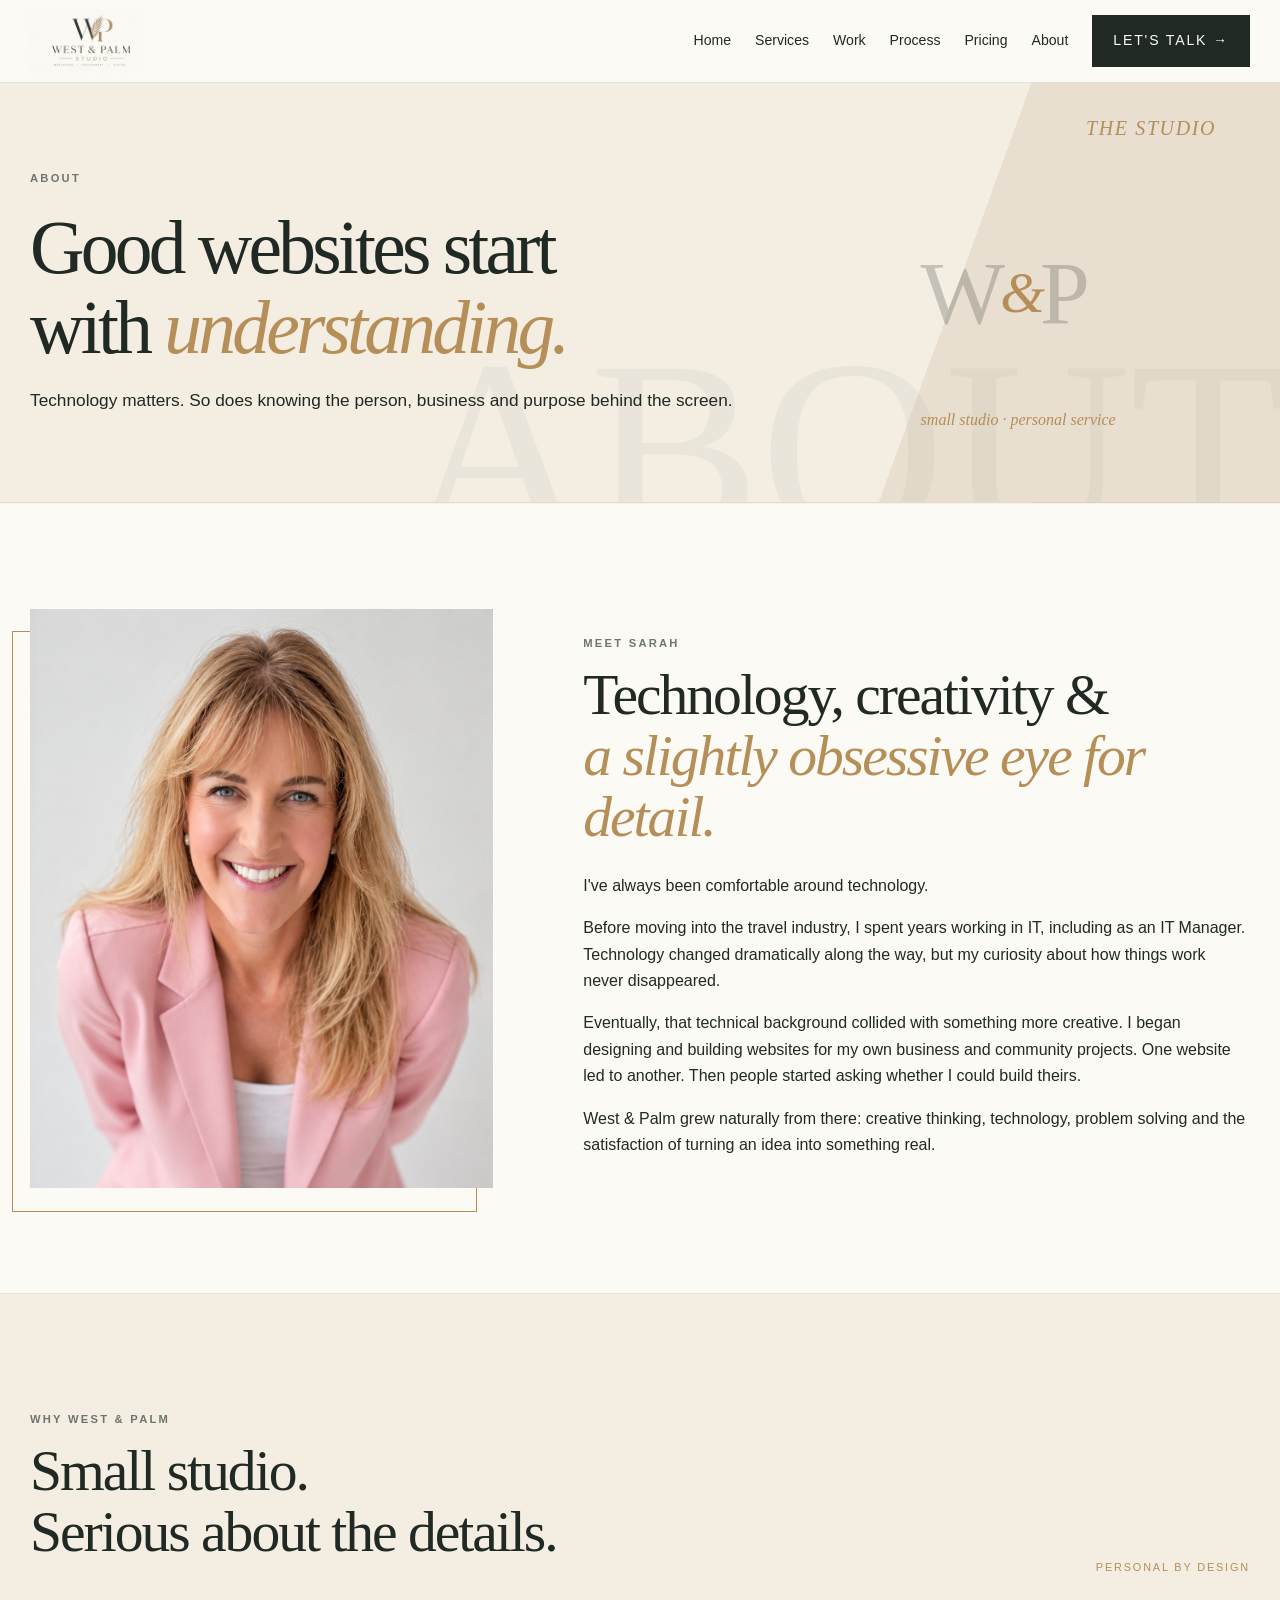
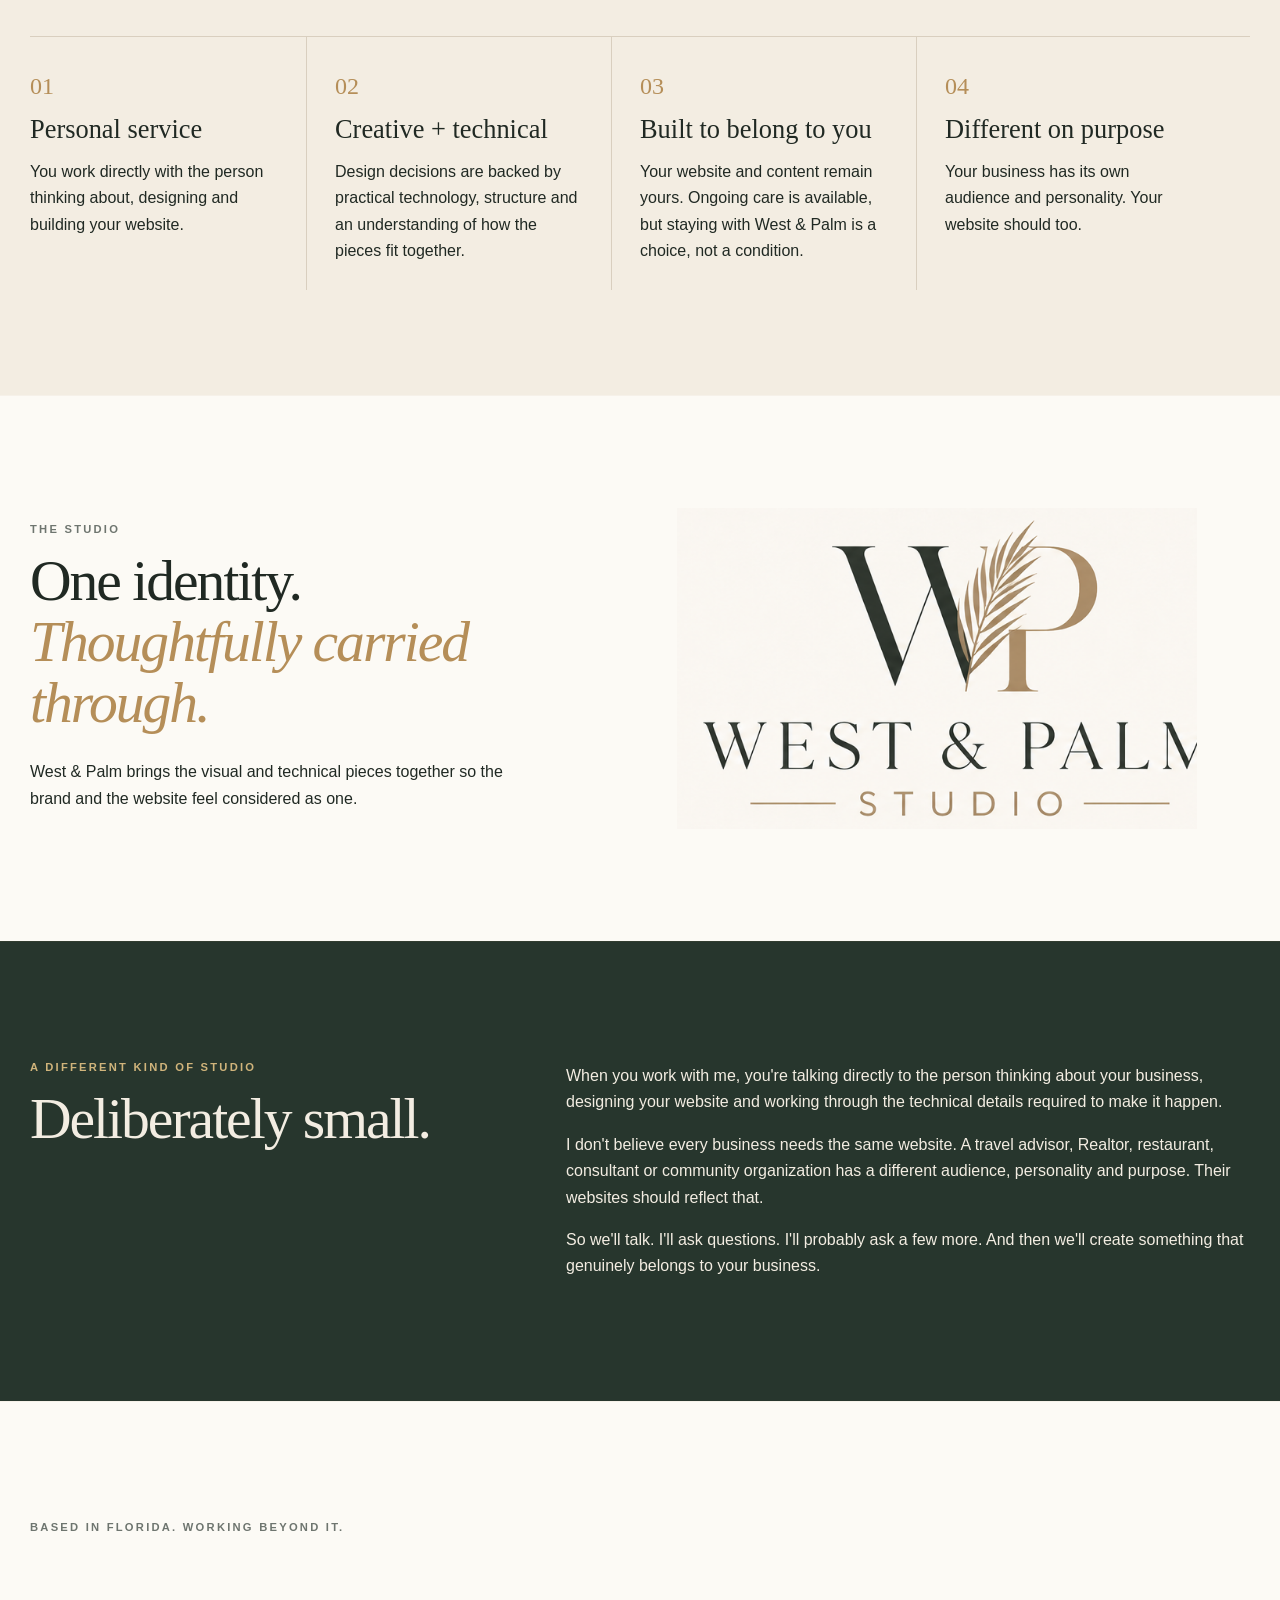
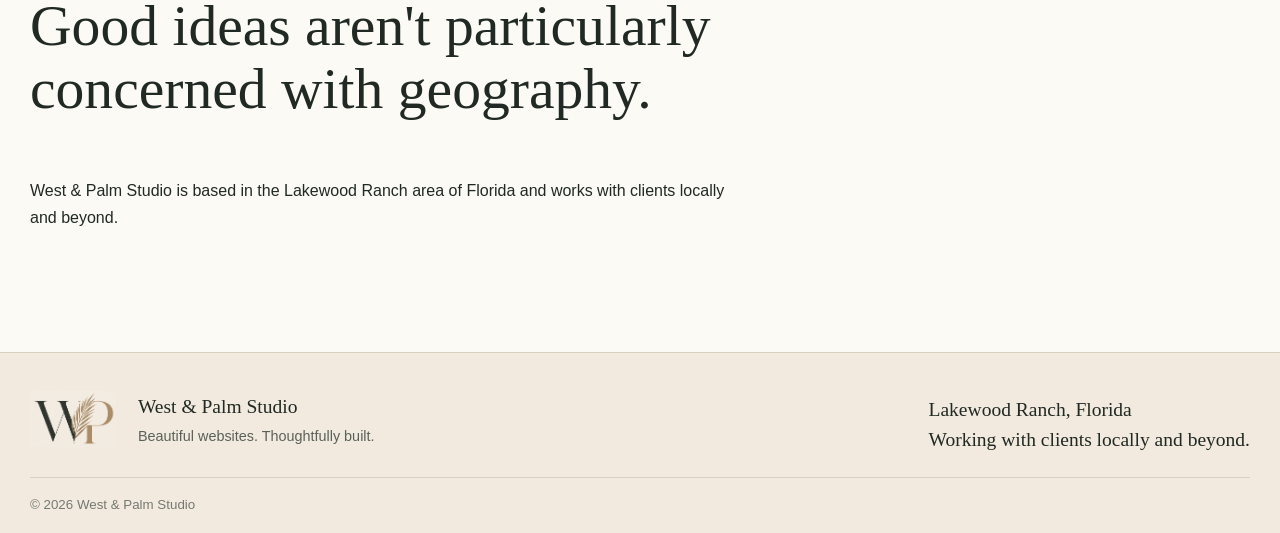
==== about.html @ f9d8305f "Add files via upload" ====
<!doctype html><html lang="en"><head><meta charset="utf-8"><meta name="viewport" content="width=device-width,initial-scale=1"><title>About | West &amp; Palm Studio</title><meta name="description" content="Meet Sarah Cullen and learn about the personal, technically grounded approach behind West & Palm Studio."><link rel="icon" href="assets/wp-transparent.png"><link rel="stylesheet" href="styles.css"></head><body><header class="nav"><div class="wrap"><a class="brand header-logo" href="index.html" aria-label="West &amp; Palm Studio"><img src="assets/west-palm-header-transparent.png" alt="West &amp; Palm Studio"></a><nav class="links"><a href="index.html">Home</a><a href="services.html">Services</a><a href="work.html">Work</a><a href="process.html">Process</a><a href="pricing.html">Pricing</a><a href="about.html">About</a><a class="btn fill" href="contact.html">Let's talk →</a></nav><a class="mobile btn" href="contact.html">Contact</a></div></header><main><section class="pagehero editorial-hero about-hero"><div class="wrap hero-editorial-grid"><div class="hero-editorial-copy"><p class="eyebrow">About</p><h1>Good websites start<br>with <em>understanding.</em></h1><p>Technology matters. So does knowing the person, business and purpose behind the screen.</p></div><div class="hero-editorial-art about-art" aria-hidden="true"><b>W</b><span>&amp;</span><b>P</b><i>small studio · personal service</i></div></div></section><section class="section about-sarah"><div class="wrap about-sarah-grid"><div class="sarah-photo"><img src="assets/sarah-cullen.png" alt="Sarah Cullen, West &amp; Palm Studio"></div><div class="sarah-story"><p class="eyebrow">Meet Sarah</p><h2>Technology, creativity &amp;<br><em>a slightly obsessive eye for detail.</em></h2><p>I've always been comfortable around technology.</p><p>Before moving into the travel industry, I spent years working in IT, including as an IT Manager. Technology changed dramatically along the way, but my curiosity about how things work never disappeared.</p><p>Eventually, that technical background collided with something more creative. I began designing and building websites for my own business and community projects. One website led to another. Then people started asking whether I could build theirs.</p><p>West &amp; Palm grew naturally from there: creative thinking, technology, problem solving and the satisfaction of turning an idea into something real.</p></div></div></section><section class="section why-wp"><div class="wrap"><div class="services-head"><div><p class="eyebrow">Why West &amp; Palm</p><h2>Small studio.<br>Serious about the details.</h2></div><p class="micro">Personal by design</p></div><div class="thinking-grid"><article><span>01</span><h3>Personal service</h3><p>You work directly with the person thinking about, designing and building your website.</p></article><article><span>02</span><h3>Creative + technical</h3><p>Design decisions are backed by practical technology, structure and an understanding of how the pieces fit together.</p></article><article><span>03</span><h3>Built to belong to you</h3><p>Your website and content remain yours. Ongoing care is available, but staying with West &amp; Palm is a choice, not a condition.</p></article><article><span>04</span><h3>Different on purpose</h3><p>Your business has its own audience and personality. Your website should too.</p></article></div></div></section><section class="section about-brand-signature"><div class="wrap about-brand-signature-grid"><div><p class="eyebrow">The studio</p><h2>One identity.<br><em>Thoughtfully carried through.</em></h2><p>West &amp; Palm brings the visual and technical pieces together so the brand and the website feel considered as one.</p></div><div class="about-brand-logo"><img src="assets/west-palm-logo.png" alt="West &amp; Palm Studio"></div></div></section><section class="section dark"><div class="wrap split"><div><p class="eyebrow">A different kind of studio</p><h2>Deliberately small.</h2></div><div><p>When you work with me, you're talking directly to the person thinking about your business, designing your website and working through the technical details required to make it happen.</p><p>I don't believe every business needs the same website. A travel advisor, Realtor, restaurant, consultant or community organization has a different audience, personality and purpose. Their websites should reflect that.</p><p>So we'll talk. I'll ask questions. I'll probably ask a few more. And then we'll create something that genuinely belongs to your business.</p></div></div></section><section class="section"><div class="wrap"><p class="eyebrow">Based in Florida. Working beyond it.</p><p class="quote">Good ideas aren't particularly concerned with geography.</p><p>West &amp; Palm Studio is based in the Lakewood Ranch area of Florida and works with clients locally and beyond.</p></div></section></main><footer class="footer"><div class="wrap footer-main"><div class="footer-brand"><div class="footer-brand-lockup"><a class="footer-mark" href="index.html" aria-label="West &amp; Palm Studio"><img src="assets/wp-transparent.png" alt=""></a><div><p class="footer-studio-name">West &amp; Palm Studio</p><p class="footer-tagline">Beautiful websites. Thoughtfully built.</p></div></div></div><div class="footer-location"><p class="footer-location-title">Lakewood Ranch, Florida</p><p class="footer-location-subtitle">Working with clients locally and beyond.</p></div></div><div class="wrap footer-bottom"><small>© <span data-year></span> West &amp; Palm Studio</small></div></footer><script src="script.js"></script></body></html>
---- styles.css ----
:root{--ink:#202923;--forest:#27362d;--forest2:#34453a;--sage:#8e9a89;--sand:#b58e58;--gold:#c9a45f;--cream:#f3ede2;--paper:#fcfaf5;--line:#d9cfbf}*{box-sizing:border-box}html{scroll-behavior:smooth}body{margin:0;color:var(--ink);background:var(--paper);font-family:Arial,Helvetica,sans-serif;line-height:1.65}h1,h2,h3,.brand,.serif{font-family:Georgia,'Times New Roman',serif;font-weight:400;line-height:1.06}h1{font-size:clamp(3.4rem,7vw,7rem);letter-spacing:-.05em;margin:.16em 0}h2{font-size:clamp(2.35rem,4.5vw,4.5rem);letter-spacing:-.035em;margin:.2em 0 .45em}h3{font-size:1.55rem;margin:.3em 0}p{max-width:720px}.wrap{width:min(1220px,calc(100% - 44px));margin:auto}.nav{position:sticky;top:0;z-index:20;background:rgba(252,250,245,.94);border-bottom:1px solid rgba(32,41,35,.12);backdrop-filter:blur(14px)}.nav .wrap{height:88px;display:flex;align-items:center;justify-content:space-between}.brand{text-decoration:none;color:var(--ink);font-size:1.45rem;letter-spacing:.035em}.brand small{display:block;font-family:Arial;font-size:.54rem;letter-spacing:.35em;text-align:center;margin-top:3px}.brand:before{content:'WP';display:inline-block;font-size:.7rem;color:var(--sand);margin-right:9px;vertical-align:middle;letter-spacing:-.12em}.links{display:flex;gap:26px;align-items:center}.links a{text-decoration:none;color:var(--ink);font-size:.88rem}.links>a:not(.btn):after{content:'';display:block;width:0;height:1px;background:var(--sand);transition:.25s}.links>a:hover:after{width:100%}.btn{display:inline-block;text-decoration:none;padding:13px 20px;border:1px solid currentColor;color:var(--ink);font-size:.76rem;letter-spacing:.13em;text-transform:uppercase;transition:.25s}.btn:hover{transform:translateY(-2px)}.btn.fill{background:var(--ink);color:var(--paper);border-color:var(--ink)}.hero{min-height:calc(100vh - 88px);display:grid;align-items:stretch;background:var(--cream);overflow:hidden}.hero-grid{display:grid;grid-template-columns:1.03fr .97fr;min-height:calc(100vh - 88px)}.hero-copy{display:flex;flex-direction:column;justify-content:center;padding:80px 6vw 80px max(22px,calc((100vw - 1220px)/2))}.hero-copy h1 em{display:block;color:var(--sand);font-weight:400}.hero-copy>p:not(.eyebrow){font-size:1.16rem;max-width:610px}.hero-visual{position:relative;min-height:620px;background:linear-gradient(145deg,#ddd0bb,#f5eee3);overflow:hidden}.hero-visual:before{content:'';position:absolute;inset:0;background:linear-gradient(110deg,rgba(255,255,255,.1),rgba(39,54,45,.12)),url('assets/brand-board.png') center/cover;filter:saturate(.65);transform:scale(1.02)}.hero-visual:after{content:'WEST & PALM';position:absolute;right:-18px;bottom:32px;color:rgba(255,255,255,.68);font-family:Georgia;font-size:clamp(2rem,4vw,5rem);letter-spacing:.08em;writing-mode:vertical-rl}.eyebrow{text-transform:uppercase;letter-spacing:.2em;font-size:.7rem;color:#6e756f;font-weight:600}.actions{display:flex;gap:13px;margin-top:28px;flex-wrap:wrap}.section{padding:105px 0}.intro-band{background:var(--forest);color:var(--cream);position:relative;overflow:hidden}.intro-band:after{content:'WP';position:absolute;right:4vw;top:-65px;font:300 20rem Georgia;color:rgba(255,255,255,.035)}.intro{display:grid;grid-template-columns:1.1fr .9fr;gap:90px;position:relative;z-index:1}.intro-band .eyebrow,.dark .eyebrow{color:#d0b47b}.intro-band strong{color:#e4c88f;letter-spacing:.08em}.cards{display:grid;grid-template-columns:repeat(3,1fr);gap:18px;margin-top:42px}.card{border-top:1px solid var(--line);padding:30px 22px 24px 0;min-height:235px;background:transparent}.card span{display:inline-grid;place-items:center;width:42px;height:42px;border-radius:50%;background:#eee5d7;color:var(--sand);font-family:Georgia;margin-bottom:12px}.services-head{display:flex;justify-content:space-between;align-items:end;gap:30px}.micro{font-size:.68rem;letter-spacing:.17em;text-transform:uppercase;color:var(--sand);max-width:210px}.work-section{background:#eee5d8}.work{display:grid;grid-template-columns:1fr 1fr;gap:28px;margin-top:45px}.project{background:var(--paper);padding:0;overflow:hidden;box-shadow:0 16px 40px rgba(32,41,35,.07)}.project-shot{aspect-ratio:16/10;overflow:hidden;background:#d8d0c2}.project-shot img{width:100%;height:100%;object-fit:cover;display:block;transition:.5s}.project:hover .project-shot img{transform:scale(1.025)}.project-copy{padding:28px 30px 34px}.project-copy h3{font-size:2rem}.text-link{color:var(--ink);text-transform:uppercase;letter-spacing:.14em;font-size:.68rem;text-decoration:none;border-bottom:1px solid var(--sand);padding-bottom:4px}.studio{display:grid;grid-template-columns:.9fr 1.1fr;min-height:520px}.studio-image{background:linear-gradient(rgba(32,41,35,.22),rgba(32,41,35,.22)),url('assets/brand-board.png') 5% 90%/210% auto no-repeat;min-height:480px}.studio-copy{background:var(--cream);padding:80px max(30px,7vw);display:flex;flex-direction:column;justify-content:center}.process-preview{background:var(--paper)}.process{display:grid;grid-template-columns:repeat(6,1fr);gap:0;margin-top:40px}.step{border-top:1px solid var(--line);border-right:1px solid var(--line);padding:24px 18px 0 0;margin-right:18px;min-height:165px}.step:last-child{border-right:0}.step b{display:block;font-family:Georgia;font-size:1.25rem;font-weight:400}.step:before{content:attr(data-num);display:block;color:var(--sand);font-family:Georgia;font-size:1.5rem;margin-bottom:12px}.dark{background:var(--forest);color:var(--cream);position:relative;overflow:hidden}.dark:after{content:'';position:absolute;inset:0;background:linear-gradient(90deg,rgba(39,54,45,.96),rgba(39,54,45,.72)),url('assets/brand-board.png') center/cover;opacity:.42}.dark .wrap{position:relative;z-index:1}.dark .btn{border-color:var(--gold);color:var(--forest);background:var(--gold)}.quote{font-family:Georgia;font-size:clamp(2.3rem,4.5vw,4.7rem);line-height:1.1;max-width:930px}.footer{padding:62px 0;border-top:1px solid var(--line);background:#f7f2e9}.footer .wrap{display:flex;justify-content:space-between;gap:30px}.pagehero{padding:120px 0 85px;background:var(--cream)}.pagehero h1{font-size:clamp(3rem,6vw,5.8rem)}.split{display:grid;grid-template-columns:.8fr 1.2fr;gap:80px}.list{display:grid;grid-template-columns:1fr 1fr;gap:10px 25px;padding:0;list-style:none}.list li{padding:10px 0;border-bottom:1px solid var(--line)}form{display:grid;gap:14px;max-width:720px}input,textarea,select{width:100%;padding:15px;border:1px solid var(--line);background:#fff;font:inherit}textarea{min-height:160px}.mobile{display:none}.reveal{opacity:0;transform:translateY(18px);transition:.7s ease}.reveal.visible{opacity:1;transform:none}@media(max-width:900px){.hero-grid{grid-template-columns:1fr}.hero-copy{padding:75px 24px}.hero-visual{min-height:45vh}.intro,.split,.studio{grid-template-columns:1fr}.cards{grid-template-columns:1fr 1fr}.process{grid-template-columns:repeat(3,1fr);gap:24px}.studio-image{min-height:360px}.links{display:none}.mobile{display:block}}@media(max-width:620px){.work,.cards{grid-template-columns:1fr}.process{grid-template-columns:1fr 1fr}.section{padding:72px 0}.footer .wrap{display:block}.list{grid-template-columns:1fr}.hero-visual{min-height:360px}.services-head{display:block}.nav .wrap{height:76px}}

/* V1.1 visual refinement */
.nav .wrap{height:104px}.brand-logo{display:block;width:185px;height:92px;overflow:hidden}.brand-logo img{width:100%;height:100%;object-fit:contain;display:block;mix-blend-mode:multiply}.brand-logo:before{display:none!important}.hero{min-height:calc(100vh - 104px)}.hero-grid{min-height:calc(100vh - 104px)}
.hero-visual{background:url('assets/hero-coastal.jpg') center/cover no-repeat;isolation:isolate}.hero-visual:before{content:'';position:absolute;inset:0;background:linear-gradient(120deg,rgba(255,248,236,.03),rgba(32,41,35,.1));filter:none;transform:none;z-index:-1}.hero-visual:after{content:'';position:absolute;inset:0;border:1px solid rgba(255,255,255,.24);pointer-events:none}.hero-stamp{position:absolute;right:34px;bottom:32px;width:145px;padding:14px;background:rgba(252,250,245,.9);backdrop-filter:blur(8px);box-shadow:0 12px 35px rgba(32,41,35,.12);text-align:center}.hero-stamp img{width:70px;display:block;margin:0 auto 5px;mix-blend-mode:multiply}.hero-stamp span{font-size:.5rem;letter-spacing:.16em;text-transform:uppercase;color:var(--ink)}
.intro-band{background:var(--forest)}.work-section{background:linear-gradient(180deg,#eee5d8,#f6f0e7)}.project{border:1px solid rgba(181,142,88,.16)}.project-shot{position:relative;padding:24px;background:#d8cbb8}.project-shot:before{content:'';position:absolute;left:24px;right:24px;top:14px;height:10px;border-radius:8px 8px 0 0;background:#f6f2ea;box-shadow:0 10px 30px rgba(32,41,35,.12)}.project-shot img{position:relative;box-shadow:0 15px 32px rgba(32,41,35,.18)}
.studio-image{background:linear-gradient(rgba(32,41,35,.12),rgba(32,41,35,.12)),url('assets/hero-coastal.jpg') 50% 58%/cover no-repeat}.dark:after{display:none;content:none;background:none}.footer .brand-logo{width:165px;height:88px}.footer{background:#f4ede2}
@media(max-width:900px){.nav .wrap{height:92px}.brand-logo{width:155px;height:80px}.hero{min-height:auto}.hero-grid{min-height:auto}.hero-visual{min-height:58vh}.hero-stamp{right:20px;bottom:20px}}
@media(max-width:620px){.nav .wrap{height:82px}.brand-logo{width:135px;height:72px}.hero-copy h1{font-size:clamp(3.1rem,15vw,4.8rem)}.hero-visual{min-height:460px}.hero-stamp{width:120px}.project-shot{padding:14px}.project-shot:before{left:14px;right:14px;top:8px}}

/* V1.2 brand implementation: restrained, asset-free header wordmark */
.nav .wrap{height:82px}
.wordmark{display:flex;flex-direction:column;align-items:center;justify-content:center;width:auto;line-height:1;text-decoration:none;color:var(--ink);padding:4px 0}
.wordmark:before{display:none!important}
.wordmark span{font-family:Georgia,'Times New Roman',serif;font-size:1.38rem;letter-spacing:.16em;white-space:nowrap}
.wordmark i{font-style:normal;color:var(--sand);padding:0 .06em}
.wordmark small{font-family:Arial,Helvetica,sans-serif;font-size:.48rem;letter-spacing:.48em;margin-top:8px;padding-left:.48em;color:var(--sand)}
.hero{min-height:calc(100vh - 82px)}.hero-grid{min-height:calc(100vh - 82px)}
.pagehero{padding-top:92px}
.footer{padding:52px 0}.footer .wrap{align-items:flex-start}.footer-mark{display:inline-block;width:74px;height:58px;margin-bottom:8px}.footer-mark img{display:block;width:100%;height:100%;object-fit:contain}.footer p{margin-top:8px}
@media(max-width:900px){.nav .wrap{height:78px}.wordmark span{font-size:1.2rem}.wordmark small{font-size:.43rem;margin-top:7px}.hero{min-height:auto}.hero-grid{min-height:auto}.pagehero{padding-top:82px}}
@media(max-width:620px){.nav .wrap{height:72px}.wordmark span{font-size:1.02rem;letter-spacing:.11em}.wordmark small{font-size:.39rem;letter-spacing:.4em;padding-left:.4em}.footer-mark{width:64px;height:50px}}

/* V1.2.2 implementation fixes */
.intro-band{background-color:var(--forest);background-image:none!important}
.dark{background-color:var(--forest);background-image:none!important}
.dark:after{display:none!important;content:none!important;background:none!important;background-image:none!important}
.header-logo{display:flex;align-items:center;flex:0 0 auto;width:190px;height:64px;overflow:hidden;text-decoration:none}
.header-logo:before{display:none!important}
.header-logo img{display:block;width:100%;height:100%;object-fit:contain;object-position:left center;mix-blend-mode:normal}
.links{gap:24px}
.links .btn{white-space:nowrap}
@media(max-width:1100px) and (min-width:901px){.header-logo{width:165px;height:58px}.links{gap:18px}.links a{font-size:.82rem}.links .btn{padding:12px 15px;font-size:.7rem;letter-spacing:.1em}}
@media(max-width:900px){.header-logo{width:170px;height:58px}}
@media(max-width:620px){.header-logo{width:145px;height:52px}}

/* V1.3 commercial content */
.section-lead{font-size:1.08rem;max-width:760px;margin:18px 0 0}.packages-preview{background:var(--paper)}.package-grid{display:grid;grid-template-columns:repeat(3,1fr);gap:18px;margin-top:42px;align-items:stretch}.package-card{border:1px solid var(--line);padding:34px 30px;display:flex;flex-direction:column;min-height:520px;background:var(--paper)}.package-card.featured{background:var(--cream);border-color:rgba(181,142,88,.65);transform:translateY(-8px)}.package-card h3{font-size:2rem;margin:.25em 0 .55em}.package-card>p:not(.eyebrow){min-height:88px}.package-card ul{list-style:none;padding:18px 0;margin:10px 0 24px;border-top:1px solid var(--line)}.package-card li{padding:7px 0 7px 22px;position:relative}.package-card li:before{content:'✓';position:absolute;left:0;color:var(--sand)}.investment{margin-top:auto;padding-top:22px;border-top:1px solid var(--line)}.investment span{display:block;text-transform:uppercase;letter-spacing:.16em;font-size:.62rem;color:#737970}.investment strong{display:block;font-family:Georgia,'Times New Roman',serif;font-size:1.85rem;font-weight:400;color:var(--ink);margin-top:4px}.pricing-note{font-size:.84rem;color:#687069;max-width:900px;margin:24px 0 28px}.packages-section{background:#eee5d8;scroll-margin-top:90px}.inclusions{background:var(--paper)}.addons{background:var(--cream)}.addon-grid{display:grid;grid-template-columns:repeat(4,1fr);gap:0;margin-top:40px;border-top:1px solid var(--line);border-bottom:1px solid var(--line)}.addon-grid>div{padding:30px 26px 34px 0;margin-right:26px;border-right:1px solid var(--line)}.addon-grid>div:last-child{border-right:0;margin-right:0}.addon-grid h3{font-size:1.45rem}.addon-grid strong{display:block;color:var(--sand);font-size:.78rem;letter-spacing:.08em;text-transform:uppercase;margin-top:18px}.care-band{background:var(--forest);color:var(--cream)}.care-band .eyebrow{color:#d0b47b}.care-band .btn.fill{background:var(--gold);border-color:var(--gold);color:var(--forest);margin-top:14px}
@media(max-width:900px){.package-grid{grid-template-columns:1fr}.package-card{min-height:0}.package-card.featured{transform:none}.package-card>p:not(.eyebrow){min-height:0}.addon-grid{grid-template-columns:1fr 1fr}.addon-grid>div:nth-child(2){border-right:0}.addon-grid>div{border-bottom:1px solid var(--line)}}
@media(max-width:620px){.addon-grid{grid-template-columns:1fr}.addon-grid>div{border-right:0;margin-right:0}.package-card{padding:28px 22px}.investment strong{font-size:1.65rem}}

/* V1.4 personality, comparison and case studies */
.comparison-section{background:var(--paper);scroll-margin-top:90px}.comparison-scroll{overflow-x:auto;margin-top:42px;border-top:1px solid var(--line)}.comparison-table{width:100%;border-collapse:collapse;min-width:760px}.comparison-table th,.comparison-table td{padding:18px 20px;border-bottom:1px solid var(--line);text-align:center}.comparison-table th:first-child,.comparison-table td:first-child{text-align:left}.comparison-table th{font-family:Georgia,'Times New Roman',serif;font-size:1.25rem;font-weight:400;background:var(--cream)}.comparison-table th span{font-family:Arial,sans-serif;font-size:.64rem;letter-spacing:.1em;text-transform:uppercase;color:var(--sand)}.comparison-table td:not(:first-child){border-left:1px solid rgba(217,207,191,.55)}
.work-hero{position:relative;overflow:hidden}.work-hero:after{content:'WORK';position:absolute;right:-.03em;bottom:-.28em;font:400 clamp(8rem,22vw,22rem)/1 Georgia;color:rgba(181,142,88,.07);pointer-events:none}.work-hero .wrap{position:relative;z-index:1}.work-hero h1{max-width:1050px;font-size:clamp(3rem,5.8vw,6.2rem)}
.case-study{padding:120px 0}.case-study.alt{background:var(--cream)}.case-grid{display:grid;grid-template-columns:1.08fr .92fr;gap:80px;align-items:center}.case-study.alt .case-visual{order:2}.case-study.alt .case-copy{order:1}.case-copy h2{font-size:clamp(3rem,5vw,5.3rem)}.case-intro{font-size:1.13rem}.case-detail{border-top:1px solid var(--line);padding-top:18px;margin-top:24px}.case-detail h3{font-size:1.25rem}.capability-tags{display:flex;flex-wrap:wrap;gap:8px;margin:28px 0}.capability-tags span{border:1px solid var(--line);padding:7px 10px;font-size:.62rem;letter-spacing:.1em;text-transform:uppercase;background:rgba(252,250,245,.7)}
.site-preview{width:100%;border:0;padding:0;background:#d8cbb8;box-shadow:0 24px 55px rgba(32,41,35,.16);cursor:pointer;text-align:left;position:relative;transform:rotate(-1deg);transition:.45s ease}.alt .site-preview{transform:rotate(1deg)}.site-preview:hover,.site-preview.is-live{transform:rotate(0) translateY(-6px);box-shadow:0 32px 70px rgba(32,41,35,.22)}.browser-bar{height:34px;background:#f7f2e9;display:flex;align-items:center;padding:0 14px;gap:6px}.browser-bar i{width:7px;height:7px;border-radius:50%;background:#c8bda9}.browser-bar b{font:400 .58rem Arial;margin-left:10px;letter-spacing:.08em;color:#74786f}.preview-window{display:block;aspect-ratio:16/10;overflow:hidden;position:relative}.preview-window img{width:100%;height:112%;object-fit:cover;object-position:top;display:block;transition:transform 2.8s cubic-bezier(.22,.61,.36,1),filter .5s}.site-preview.is-live .preview-window img{transform:translateY(-10%) scale(1.035);filter:saturate(1.08)}.preview-hint{position:absolute;right:14px;bottom:14px;background:rgba(32,41,35,.9);color:var(--paper);padding:8px 11px;font:600 .56rem Arial;letter-spacing:.11em;text-transform:uppercase;transition:.3s}.site-preview.is-live .preview-hint{background:var(--gold);color:var(--forest)}
.case-statement{background:var(--forest);color:var(--cream);padding:90px 0;position:relative;overflow:hidden}.case-statement:after{content:'WP';position:absolute;right:3vw;top:-1.1em;font:400 18rem Georgia;color:rgba(255,255,255,.035)}.case-statement .eyebrow{color:#d0b47b}.case-statement .quote{position:relative;z-index:1}.case-statement em{color:#e4c88f;font-weight:400}.thinking-section{background:var(--paper)}.thinking-grid{display:grid;grid-template-columns:repeat(4,1fr);margin-top:48px;border-top:1px solid var(--line)}.thinking-grid article{padding:30px 28px 10px 0;margin-right:28px;border-right:1px solid var(--line)}.thinking-grid article:last-child{border-right:0}.thinking-grid span{font-family:Georgia;font-size:1.5rem;color:var(--sand)}.thinking-grid h3{font-size:1.65rem}
@media(max-width:1100px) and (min-width:901px){.links{gap:14px}.links a{font-size:.78rem}.links .btn{padding:11px 13px}.header-logo{width:145px}.case-grid{gap:48px}}
@media(max-width:900px){.case-grid{grid-template-columns:1fr;gap:45px}.case-study.alt .case-visual,.case-study.alt .case-copy{order:initial}.thinking-grid{grid-template-columns:1fr 1fr}.thinking-grid article:nth-child(2){border-right:0}.site-preview,.alt .site-preview{transform:none}.case-study{padding:85px 0}}
@media(max-width:620px){.thinking-grid{grid-template-columns:1fr}.thinking-grid article{border-right:0;border-bottom:1px solid var(--line);margin-right:0}.case-study{padding:70px 0}.browser-bar b{font-size:.5rem}.preview-hint{font-size:.5rem}}


/* V1.4.1 refinement: straight portfolio frames, deep links and expanded process */
.case-study{scroll-margin-top:100px}
.site-preview,.alt .site-preview{transform:none}
.site-preview:hover,.site-preview.is-live{transform:translateY(-6px);box-shadow:0 32px 70px rgba(32,41,35,.22)}
.process-hero{position:relative;overflow:hidden}.process-hero:after{content:'PROCESS';position:absolute;right:-.04em;bottom:-.26em;font:400 clamp(7rem,18vw,19rem)/1 Georgia;color:rgba(181,142,88,.065);pointer-events:none}.process-hero .wrap{position:relative;z-index:1}
.process-detail-section{background:var(--paper)}.process-detail-grid{display:grid;grid-template-columns:1fr 1fr;margin-top:48px;border-top:1px solid var(--line);border-left:1px solid var(--line)}.process-detail-grid article{display:grid;grid-template-columns:72px 1fr;gap:18px;padding:36px 34px;border-right:1px solid var(--line);border-bottom:1px solid var(--line);min-height:260px}.process-detail-grid article>span{font-family:Georgia,'Times New Roman',serif;font-size:2rem;color:var(--sand)}.process-detail-grid h3{font-size:2rem;margin:0 0 12px}.process-detail-grid p{margin:0}
.process-reassurance{background:var(--forest);color:var(--cream);overflow:hidden}.process-reassurance .eyebrow{color:#d0b47b}.reassurance-grid{display:grid;grid-template-columns:1.15fr .85fr;gap:90px;align-items:center}.process-lead{font-size:1.12rem}.jargon-card{position:relative;min-height:340px;border:1px solid rgba(228,200,143,.35);padding:38px;display:flex;flex-wrap:wrap;align-content:center;gap:10px;background:rgba(255,255,255,.025)}.jargon-word{font-family:Georgia,'Times New Roman',serif;font-size:clamp(2.2rem,5vw,4.6rem);line-height:1;color:rgba(252,250,245,.12)}.jargon-word:nth-child(2),.jargon-word:nth-child(4){color:rgba(201,164,95,.35)}.jargon-card p{width:100%;margin-top:28px;color:var(--cream)}.jargon-card strong{color:#e4c88f}
.client-input{background:var(--cream)}.input-grid{display:grid;grid-template-columns:repeat(4,1fr);margin-top:46px;border-top:1px solid var(--line)}.input-grid article{padding:30px 28px 10px 0;margin-right:28px;border-right:1px solid var(--line)}.input-grid article:last-child{border-right:0}.input-grid span,.after-options span{font-family:Georgia,'Times New Roman',serif;font-size:1.5rem;color:var(--sand)}.input-grid h3{font-size:1.55rem}
.timeline-band{background:#e9dfd0;padding:78px 0}.timeline-grid{display:grid;grid-template-columns:.75fr 1.25fr;gap:80px;align-items:center}.timeline-number{font-family:Georgia,'Times New Roman',serif;font-size:clamp(4.5rem,9vw,8rem);line-height:.9;margin:.1em 0;color:var(--forest)}.timeline-number em{display:block;font-size:.28em;font-weight:400;color:var(--sand);letter-spacing:.08em}.timeline-grid h2{font-size:clamp(2.2rem,4vw,3.8rem)}
.after-launch{background:var(--paper)}.after-options{border-top:1px solid var(--line)}.after-options>div{display:grid;grid-template-columns:54px 1fr;gap:16px;padding:20px 0;border-bottom:1px solid var(--line)}.after-options p{margin:0}.after-options strong{font-family:Georgia,'Times New Roman',serif;font-size:1.2rem;font-weight:400}
@media(max-width:900px){.process-detail-grid,.reassurance-grid,.timeline-grid{grid-template-columns:1fr}.process-detail-grid article{min-height:0}.reassurance-grid,.timeline-grid{gap:42px}.input-grid{grid-template-columns:1fr 1fr}.input-grid article:nth-child(2){border-right:0}.timeline-band{padding:65px 0}}
@media(max-width:620px){.process-detail-grid{grid-template-columns:1fr}.process-detail-grid article{grid-template-columns:52px 1fr;padding:28px 22px}.input-grid{grid-template-columns:1fr}.input-grid article{border-right:0;border-bottom:1px solid var(--line);margin-right:0}.jargon-card{min-height:280px;padding:26px}.case-study{scroll-margin-top:80px}}

/* V1.5 art direction: distinctive interior heroes, aligned pricing */
.package-card.featured{transform:none}
.editorial-hero{padding:0;background:var(--cream);position:relative;overflow:hidden;border-bottom:1px solid rgba(181,142,88,.18)}
.hero-editorial-grid{min-height:500px;display:grid;grid-template-columns:1.12fr .88fr;align-items:stretch}
.hero-editorial-copy{padding:92px 6vw 88px 0;display:flex;flex-direction:column;justify-content:center;position:relative;z-index:2}
.hero-editorial-copy h1{font-size:clamp(3.4rem,5.7vw,6rem);max-width:830px}
.editorial-hero h1 em,.work-hero h1 em{font-weight:400;color:var(--sand)}
.hero-editorial-copy>p:not(.eyebrow){font-size:1.08rem;max-width:650px}
.hero-editorial-art{position:relative;border-left:1px solid rgba(181,142,88,.28);min-height:500px;padding:64px 38px;display:flex;flex-direction:column;justify-content:center;overflow:hidden;background:rgba(252,250,245,.3)}
.hero-editorial-art:before{content:'';position:absolute;left:0;top:14%;width:52px;height:1px;background:var(--sand)}
.hero-editorial-art i{font:italic 400 1.55rem Georgia,'Times New Roman',serif;color:var(--sand);margin-top:28px}
.services-hero .hero-editorial-art span{font:400 clamp(2rem,3.6vw,4.2rem)/1.15 Georgia,'Times New Roman',serif;color:rgba(32,41,35,.16);letter-spacing:.035em}
.services-hero .hero-editorial-art span:nth-child(2){color:var(--forest);transform:translateX(34px)}
.services-hero .hero-editorial-art span:nth-child(3){color:rgba(181,142,88,.48);transform:translateX(74px)}
.about-art{align-items:center;flex-direction:row;gap:4px}
.about-art b{font:400 clamp(7rem,11vw,12rem)/.8 Georgia,'Times New Roman',serif;color:var(--forest)}
.about-art span{font:italic 400 clamp(4rem,7vw,7rem)/1 Georgia,'Times New Roman',serif;color:var(--sand);margin:0 -8px;z-index:2}
.about-art i{position:absolute;left:38px;bottom:55px;font-size:1.25rem}
.process-hero:after{display:none}
.process-art{display:grid;grid-template-columns:repeat(3,1fr);align-content:center;gap:0;padding:68px 42px}
.process-art span{font:400 clamp(3rem,5vw,5.4rem)/1 Georgia,'Times New Roman',serif;color:rgba(32,41,35,.16);padding:20px 12px;border-bottom:1px solid rgba(181,142,88,.25)}
.process-art span:nth-child(2),.process-art span:nth-child(5){color:var(--sand)}
.process-art i{grid-column:1/-1;margin-top:34px}
.contact-art strong{font:400 clamp(10rem,17vw,18rem)/.75 Georgia,'Times New Roman',serif;letter-spacing:-.12em;color:rgba(32,41,35,.065);position:absolute;right:-.04em;top:50%;transform:translateY(-50%)}
.contact-art span{writing-mode:vertical-rl;transform:rotate(180deg);font-size:.72rem;letter-spacing:.45em;color:var(--forest);position:absolute;left:34px;top:70px}
.contact-art i{position:absolute;left:80px;bottom:64px;max-width:270px}
.work-hero{padding:100px 0 82px;background:linear-gradient(110deg,var(--cream) 0 68%,#e9dfd0 68% 100%)}
.work-hero:before{content:'01  /  02';position:absolute;right:5vw;top:54px;font:italic 400 1.35rem Georgia;color:var(--sand);letter-spacing:.08em}
.work-hero:after{content:'WORK';right:-.02em;bottom:-.3em;color:rgba(32,41,35,.045)}
.work-hero h1{max-width:1080px}
@media(max-width:900px){.hero-editorial-grid{grid-template-columns:1fr;min-height:0}.hero-editorial-copy{padding:70px 0 55px}.hero-editorial-art{min-height:250px;border-left:0;border-top:1px solid rgba(181,142,88,.28);padding:42px 28px}.about-art{min-height:280px}.contact-art{min-height:270px}.work-hero{background:var(--cream)}}
@media(max-width:620px){.hero-editorial-copy{padding:58px 0 46px}.hero-editorial-art{min-height:220px}.services-hero .hero-editorial-art span:nth-child(2),.services-hero .hero-editorial-art span:nth-child(3){transform:none}.process-art{padding:35px 20px}.about-art b{font-size:6rem}.contact-art strong{font-size:10rem}.work-hero{padding:65px 0 55px}}

/* V1.6 commercial structure, About portrait and Safari-safe hero devices */
.pricing-teaser{background:var(--paper)}.pricing-teaser-grid{display:grid;grid-template-columns:1.05fr .95fr;gap:90px;align-items:end}.pricing-teaser h2 em,.care-plans h2 em{font-weight:400;color:var(--sand)}.pricing-teaser strong{font-family:Georgia,'Times New Roman',serif;font-size:1.25em;font-weight:400;color:var(--forest)}
.service-care{background:#eee5d8}.service-care .text-link{display:inline-block;margin-top:18px}
.pricing-art span{font:400 clamp(2.4rem,4.2vw,4.8rem)/1.18 Georgia,'Times New Roman',serif;color:rgba(32,41,35,.16)}.pricing-art span:nth-child(2){color:var(--forest);margin-left:32px}.pricing-art span:nth-child(3){color:var(--sand);margin-left:64px}
.care-plans{background:var(--cream);scroll-margin-top:100px}.care-grid{display:grid;grid-template-columns:repeat(3,1fr);gap:18px;margin-top:44px;align-items:stretch}.care-card{background:var(--paper);border:1px solid var(--line);padding:34px 30px}.care-card.featured{border-color:rgba(181,142,88,.7);background:#eee5d8}.care-card h3{font-size:2.3rem}.care-card h3 small{font:400 .9rem Arial,sans-serif;color:#6e756f}.care-card ul{list-style:none;padding:18px 0 0;border-top:1px solid var(--line)}.care-card li{padding:7px 0 7px 22px;position:relative}.care-card li:before{content:'✓';position:absolute;left:0;color:var(--sand)}.ownership-band{background:var(--forest);color:var(--cream)}.ownership-band .eyebrow{color:#d0b47b}.faq-grid{display:grid;grid-template-columns:1fr 1fr;gap:0;margin-top:42px;border-top:1px solid var(--line);border-left:1px solid var(--line)}.faq-grid article{padding:30px;border-right:1px solid var(--line);border-bottom:1px solid var(--line)}
.about-sarah{background:var(--paper)}.about-sarah-grid{display:grid;grid-template-columns:.82fr 1.18fr;gap:90px;align-items:center}.sarah-photo{position:relative}.sarah-photo:before{content:'';position:absolute;left:-18px;top:22px;width:100%;height:100%;border:1px solid var(--sand);z-index:0}.sarah-photo img{position:relative;z-index:1;width:100%;display:block;aspect-ratio:4/5;object-fit:cover;object-position:center top}.sarah-story h2 em{font-weight:400;color:var(--sand)}.why-wp{background:var(--cream)}
.process-art{display:flex!important;flex-direction:column!important;justify-content:center!important}.process-numbers{display:flex;align-items:center;gap:13px;flex-wrap:wrap}.process-numbers span{padding:0!important;border:0!important;font-size:clamp(2rem,3.7vw,4rem)!important;color:rgba(32,41,35,.24)!important}.process-numbers span:nth-of-type(2),.process-numbers span:nth-of-type(5){color:var(--sand)!important}.process-numbers b{font-weight:400;color:var(--sand)}.process-art>i{display:flex;align-items:center;gap:12px;grid-column:auto;margin-top:34px!important}.process-art>i strong{font:italic 400 1.35rem Georgia,'Times New Roman',serif;color:var(--sand)}.process-art>i b{font-weight:400;letter-spacing:-.15em;color:rgba(32,41,35,.3)}
.contact-art{display:flex;align-items:center;justify-content:center}.contact-device{display:grid;grid-template-columns:auto auto auto;align-items:center;column-gap:16px;row-gap:14px}.contact-device strong{position:static!important;transform:none!important;font:400 clamp(4.5rem,8vw,8rem)/.8 Georgia,'Times New Roman',serif!important;letter-spacing:-.08em!important;color:rgba(32,41,35,.1)!important}.contact-device b{font-weight:400;color:var(--sand)}.contact-device span{position:static!important;writing-mode:horizontal-tb!important;transform:none!important;font-size:.72rem!important;letter-spacing:.35em!important}.contact-device i{position:static!important;grid-column:1/-1;max-width:320px!important;margin:0!important;font-size:1.3rem!important}
@media(max-width:900px){.pricing-teaser-grid,.about-sarah-grid{grid-template-columns:1fr;gap:42px}.care-grid{grid-template-columns:1fr}.sarah-photo{max-width:520px}.faq-grid{grid-template-columns:1fr}.contact-device{justify-self:start}.process-numbers{gap:9px}}
@media(max-width:620px){.process-numbers span{font-size:1.65rem!important}.process-numbers{gap:6px}.process-art>i b{display:none}.contact-device strong{font-size:4rem!important}.about-sarah-grid{gap:32px}}

/* V1.7 polish pass: one editorial hero family, page-specific personalities */
.editorial-hero:not(.work-hero){padding:0;background:linear-gradient(110deg,var(--cream) 0 72%,#e9dfd0 72% 100%);position:relative;min-height:0}
.editorial-hero:not(.work-hero):before{position:absolute;right:5vw;top:58px;font:italic 400 1.25rem Georgia,'Times New Roman',serif;color:var(--sand);letter-spacing:.08em;z-index:3}
.editorial-hero:not(.work-hero):after{position:absolute;right:-.025em;bottom:-.30em;font:400 clamp(10rem,20vw,20rem)/1 Georgia,'Times New Roman',serif;color:rgba(32,41,35,.04);pointer-events:none;z-index:0}
.editorial-hero .hero-editorial-grid{min-height:560px;display:block;position:relative}
.editorial-hero .hero-editorial-copy{min-height:560px;padding:104px 31% 88px 0;display:flex;justify-content:center;position:relative;z-index:2}
.editorial-hero .hero-editorial-copy h1{font-size:clamp(3.4rem,5.9vw,6.3rem);max-width:1000px;margin:.12em 0 .24em}
.editorial-hero .hero-editorial-copy>p:not(.eyebrow){max-width:760px;margin-top:0}
.editorial-hero .hero-editorial-art{position:absolute;right:0;top:0;width:27%;height:100%;min-height:0;border:0;background:transparent;padding:0;z-index:2;overflow:visible}
.editorial-hero .hero-editorial-art:before{display:none}
.services-hero:before{content:'01 / 05'} .services-hero:after{content:'SERVICES'}
.about-hero:before{content:'THE STUDIO'} .about-hero:after{content:'ABOUT'}
.process-hero:before{content:'01 → 06'} .process-hero:after{content:'PROCESS'}
.pricing-hero:before{content:'GUIDE PRICING'} .pricing-hero:after{content:'PRICING'}
.contact-hero:before{content:'SAY HELLO'} .contact-hero:after{content:'HELLO'}

/* page-specific hero marks: restrained accents, not second layouts */
.services-hero .hero-editorial-art{display:flex;flex-direction:column;justify-content:center;align-items:flex-start;gap:8px}
.services-hero .hero-editorial-art span{font-size:clamp(1.25rem,2vw,2rem);color:rgba(32,41,35,.25);transform:none!important;letter-spacing:.08em}
.services-hero .hero-editorial-art span:nth-child(2){color:var(--forest)}
.services-hero .hero-editorial-art span:nth-child(3){color:var(--sand)}
.services-hero .hero-editorial-art i{font-size:1.05rem;margin-top:14px}
.about-art{display:flex;align-items:center;justify-content:flex-start;gap:0}
.about-art b{font-size:clamp(4.8rem,7vw,7.5rem);line-height:1;color:rgba(32,41,35,.22)}
.about-art span{font-size:clamp(3rem,4.5vw,5rem);color:var(--sand);margin:0 -5px}
.about-art i{position:absolute;left:0;bottom:74px;font-size:1rem;white-space:nowrap}
.process-art{display:flex!important;justify-content:center!important;align-items:flex-start!important;padding:0!important}
.process-numbers{display:grid;grid-template-columns:repeat(3,auto);gap:10px 14px!important;align-items:center}
.process-numbers span{font-size:clamp(1.9rem,3vw,3rem)!important;color:rgba(32,41,35,.28)!important}
.process-numbers b{display:none}
.process-art>i{display:flex;margin-top:18px!important;gap:8px}.process-art>i b{display:none}.process-art>i strong{font-size:1rem}
.pricing-art{display:flex;flex-direction:column;justify-content:center;align-items:flex-start;gap:6px}
.pricing-art span,.pricing-art span:nth-child(2),.pricing-art span:nth-child(3){font-size:clamp(1.7rem,2.6vw,2.8rem);margin-left:0;color:rgba(32,41,35,.25)}
.pricing-art span:nth-child(2){color:var(--forest)}.pricing-art span:nth-child(3){color:var(--sand)}.pricing-art i{font-size:1rem;margin-top:14px}
.contact-art{display:flex;align-items:center;justify-content:flex-start}
.contact-device{display:flex;flex-wrap:wrap;align-items:center;gap:10px 13px;max-width:250px}
.contact-device strong{font-size:clamp(3rem,5vw,5rem)!important}.contact-device span{font-size:.68rem!important;letter-spacing:.28em!important}.contact-device i{flex-basis:100%;font-size:1rem!important;line-height:1.35}

/* crisp package alignment and dependable anchor landings */
.package-grid{align-items:stretch}.package-card{height:100%}.package-card.featured{transform:none!important;margin-top:0!important}
#twilight-travel,#lwn-social,#care{scroll-margin-top:96px}

/* slightly more intentional global finish */
.section{border-top:1px solid rgba(181,142,88,.08)}
.text-link{transition:color .2s,border-color .2s}.text-link:hover{color:var(--sand);border-color:var(--ink)}

@media(max-width:1050px){
  .editorial-hero .hero-editorial-copy{padding-right:29%}
  .editorial-hero .hero-editorial-art{width:25%}
  .editorial-hero:not(.work-hero):before{right:3vw}
}
@media(max-width:900px){
  .editorial-hero:not(.work-hero){background:linear-gradient(110deg,var(--cream) 0 78%,#e9dfd0 78% 100%)}
  .editorial-hero .hero-editorial-grid{min-height:500px;display:block}
  .editorial-hero .hero-editorial-copy{min-height:500px;padding:78px 29% 66px 0}
  .editorial-hero .hero-editorial-art{display:none!important}
  .editorial-hero:not(.work-hero):after{font-size:clamp(9rem,22vw,14rem);bottom:-.22em}
  .editorial-hero:not(.work-hero):before{top:44px;right:4vw;font-size:1rem}
}
@media(max-width:620px){
  .editorial-hero:not(.work-hero){background:var(--cream)}
  .editorial-hero .hero-editorial-grid,.editorial-hero .hero-editorial-copy{min-height:0}
  .editorial-hero .hero-editorial-copy{padding:68px 0 76px}
  .editorial-hero .hero-editorial-copy h1{font-size:clamp(3rem,14vw,4.6rem)}
  .editorial-hero:not(.work-hero):before{top:24px;right:22px;font-size:.82rem}
  .editorial-hero:not(.work-hero):after{font-size:7rem;bottom:-.16em;right:-.05em}
}


/* V1.8 inspiration pass: capability graphics, tools, testimonials and enquiry experience */
.capability-strip{background:#f0e9dd}.capability-icon-grid{display:grid;grid-template-columns:repeat(4,1fr);gap:1px;background:var(--line);border:1px solid var(--line);margin-top:42px}.capability-icon-grid article{background:var(--paper);padding:30px}.line-icon{display:grid;place-items:center;width:48px;height:48px;border:1px solid rgba(181,142,88,.55);font:400 1.6rem Georgia,serif;color:var(--sand);margin-bottom:22px}.capability-icon-grid h3{font-size:1.45rem;margin-bottom:8px}
.tools-section{background:var(--paper)}.tool-grid{display:grid;grid-template-columns:repeat(4,1fr);gap:18px;margin-top:42px}.tool-grid article{border:1px solid var(--line);padding:28px;min-height:210px}.tool-grid span{display:grid;place-items:center;width:52px;height:52px;border-radius:50%;background:var(--cream);color:var(--forest);font:600 1.25rem Arial,sans-serif;margin-bottom:24px}.tool-grid h3{font-size:1.4rem}.tool-disclaimer{max-width:820px;margin:28px auto 0;text-align:center;font-size:.86rem;color:#747970}
.testimonial-section{overflow:hidden;background:#ebe5da}.testimonial-heading h2 em{color:var(--sand);font-weight:400}.demo-note{font-size:.82rem;color:#777d76;max-width:680px}.testimonial-marquee{overflow:hidden;margin-top:38px}.testimonial-track{display:flex;width:max-content;gap:18px;animation:wp-marquee 42s linear infinite;padding:0 18px 8px}.testimonial-track:hover{animation-play-state:paused}.testimonial-track blockquote{width:min(430px,82vw);margin:0;padding:30px 32px;background:var(--paper);border:1px solid var(--line);box-shadow:0 12px 32px rgba(32,41,35,.05)}.testimonial-track blockquote p{font:italic 400 1.25rem/1.55 Georgia,serif;margin:0 0 24px}.testimonial-track footer{font-size:.78rem;letter-spacing:.12em;text-transform:uppercase;color:#747970}@keyframes wp-marquee{to{transform:translateX(calc(-50% - 9px))}}@media(prefers-reduced-motion:reduce){.testimonial-track{animation:none;flex-wrap:wrap;width:auto}}
.contact-workspace{background:var(--paper)}.contact-grid{display:grid;grid-template-columns:.8fr 1.2fr;gap:70px;align-items:start}.contact-intro h2 em,.timeline-band h2 em{color:var(--sand);font-weight:400}.contact-prompts{margin-top:38px;border-top:1px solid var(--line)}.contact-prompts article{display:grid;grid-template-columns:42px 1fr;gap:12px;padding:20px 0;border-bottom:1px solid var(--line)}.contact-prompts article>span{font:italic 400 .9rem Georgia,serif;color:var(--sand)}.contact-prompts h3{font-size:1.2rem;margin:0 0 4px}.contact-prompts p{font-size:.95rem;margin:0}.project-form{background:var(--forest);color:var(--cream);padding:38px;border:1px solid rgba(255,255,255,.12)}.project-form .eyebrow{color:#d6bd88}.project-form h3{font-size:2rem;margin-top:4px}.project-form label{display:block;font-size:.76rem;letter-spacing:.1em;text-transform:uppercase;color:#d9ddd8}.form-row{display:grid;grid-template-columns:1fr 1fr;gap:16px}.project-form input,.project-form select,.project-form textarea{width:100%;margin-top:8px;background:rgba(255,255,255,.06);border:1px solid rgba(255,255,255,.18);color:var(--cream);padding:15px 14px;border-radius:0}.project-form select option{color:#222}.project-form textarea{min-height:150px}.project-form input::placeholder,.project-form textarea::placeholder{color:#aeb5af}.project-form .btn.fill{background:var(--sand);border-color:var(--sand);color:var(--forest)}.form-foot{display:flex;align-items:center;justify-content:space-between;gap:18px;margin-top:6px}.form-foot small{color:#aeb5af;max-width:220px}.timeline-band{background:#eee5d8}.timeline-band strong{color:var(--forest)}
@media(max-width:900px){.capability-icon-grid,.tool-grid{grid-template-columns:1fr 1fr}.contact-grid{grid-template-columns:1fr;gap:42px}.project-form{padding:30px}.form-row{grid-template-columns:1fr 1fr}}
@media(max-width:620px){.capability-icon-grid,.tool-grid,.form-row{grid-template-columns:1fr}.form-foot{align-items:flex-start;flex-direction:column}.project-form{padding:24px}.testimonial-track{animation-duration:34s}}
\n\n/* V1.8.1 fixes: consistent interior heroes + foundation icons */
@media (min-width:901px){
  .pagehero.editorial-hero{height:560px;min-height:560px;max-height:560px;overflow:hidden;padding:0}
  .pagehero.editorial-hero>.wrap{height:100%;min-height:560px}
  .pagehero.editorial-hero:not(.work-hero) .hero-editorial-grid,
  .pagehero.editorial-hero:not(.work-hero) .hero-editorial-copy{height:100%;min-height:560px}
  .pagehero.editorial-hero.work-hero>.wrap{display:flex;flex-direction:column;justify-content:center;padding-top:20px;padding-bottom:20px}
}
.inclusions .list{gap:0 28px}
.inclusions .foundation-item{display:grid;grid-template-columns:34px 1fr;align-items:center;gap:12px;min-height:70px;padding:12px 0}
.foundation-icon{width:30px;height:30px;border:1px solid rgba(181,142,88,.52);border-radius:50%;position:relative;display:block;color:var(--sand)}
.foundation-icon:before,.foundation-icon:after{content:'';position:absolute;box-sizing:border-box}
.icon-device:before,.icon-devices:before{left:8px;top:6px;width:14px;height:17px;border:1.5px solid currentColor;border-radius:2px}.icon-device:after,.icon-devices:after{left:12px;bottom:4px;width:6px;border-top:1.5px solid currentColor}
.icon-structure:before{left:7px;top:7px;width:16px;height:16px;border:1.5px solid currentColor}.icon-structure:after{left:14px;top:4px;height:22px;border-left:1.5px solid currentColor;box-shadow:-7px 7px 0 -6px currentColor,7px 7px 0 -6px currentColor}
.icon-search:before{left:7px;top:6px;width:12px;height:12px;border:1.5px solid currentColor;border-radius:50%}.icon-search:after{width:8px;border-top:1.5px solid currentColor;transform:rotate(45deg);left:17px;top:19px}
.icon-map:before{left:7px;top:7px;width:16px;height:16px;border:1.5px solid currentColor;transform:skewY(-12deg)}.icon-map:after{left:14px;top:8px;height:14px;border-left:1.5px solid currentColor}
.icon-image:before{left:6px;top:7px;width:18px;height:16px;border:1.5px solid currentColor}.icon-image:after{left:9px;top:15px;width:13px;height:7px;border-left:1.5px solid currentColor;border-top:1.5px solid currentColor;transform:rotate(35deg)}
.icon-access:before{left:12px;top:5px;width:6px;height:6px;border:1.5px solid currentColor;border-radius:50%}.icon-access:after{left:8px;top:12px;width:14px;height:12px;border-top:1.5px solid currentColor;border-left:1.5px solid currentColor;border-right:1.5px solid currentColor;border-radius:50% 50% 0 0}
.icon-lock:before{left:8px;top:12px;width:14px;height:11px;border:1.5px solid currentColor;border-radius:2px}.icon-lock:after{left:11px;top:6px;width:8px;height:8px;border:1.5px solid currentColor;border-bottom:0;border-radius:8px 8px 0 0}
.icon-console:before{left:6px;top:7px;width:18px;height:16px;border:1.5px solid currentColor}.icon-console:after{left:9px;top:12px;width:7px;height:5px;border-left:1.5px solid currentColor;border-bottom:1.5px solid currentColor;transform:rotate(-45deg)}
.icon-chart:before{left:7px;bottom:7px;width:16px;height:15px;border-left:1.5px solid currentColor;border-bottom:1.5px solid currentColor}.icon-chart:after{left:10px;top:10px;width:12px;height:8px;border-top:1.5px solid currentColor;transform:skewY(-28deg)}
.icon-share:before{left:6px;top:12px;width:5px;height:5px;border:1.5px solid currentColor;border-radius:50%;box-shadow:13px -6px 0 -1.5px var(--paper),13px -6px 0 0 currentColor,13px 6px 0 -1.5px var(--paper),13px 6px 0 0 currentColor}.icon-share:after{left:10px;top:12px;width:10px;height:8px;border-top:1.5px solid currentColor;border-bottom:1.5px solid currentColor;transform:skewY(-27deg)}
.icon-devices:after{left:4px;top:11px;width:9px;height:12px;border:1.5px solid currentColor;background:var(--paper)}
.icon-launch:before{left:9px;top:6px;width:12px;height:18px;border:1.5px solid currentColor;border-radius:50% 50% 45% 45%;transform:rotate(35deg)}.icon-launch:after{left:7px;bottom:5px;width:8px;height:8px;border-left:1.5px solid currentColor;border-bottom:1.5px solid currentColor;transform:rotate(-10deg)}
@media(max-width:620px){.inclusions .foundation-item{min-height:60px}.foundation-icon{width:28px;height:28px}}

/* V1.8.2 cleanup + brand/hosting pass */
/* Work is the master interior hero: keep every secondary hero to the same compact canvas. */
@media (min-width:901px){
  .pagehero.editorial-hero{height:420px!important;min-height:420px!important;max-height:420px!important;padding:0!important;overflow:hidden}
  .pagehero.editorial-hero>.wrap{height:100%!important;min-height:420px!important}
  .pagehero.editorial-hero .hero-editorial-grid,
  .pagehero.editorial-hero .hero-editorial-copy{height:100%!important;min-height:420px!important}
  .pagehero.editorial-hero .hero-editorial-copy{padding-top:54px!important;padding-bottom:50px!important}
  .pagehero.editorial-hero.work-hero>.wrap{padding-top:0!important;padding-bottom:0!important;justify-content:center}
  .pagehero.editorial-hero:not(.work-hero):before{top:34px}
  .contact-hero .contact-art{display:none!important}
  .contact-hero:before{content:'WP  ·  HELLO'!important;white-space:pre;letter-spacing:.18em!important}
}
/* Give pricing sections a deliberate rhythm, not a missing-section-sized gap. */
.comparison-section{padding-bottom:68px}
.inclusions{padding-top:68px}
/* Package cards use one language: ticks for inclusions, icons for explanatory sections only. */
.package-card li.foundation-item{display:list-item!important;padding:7px 0 7px 22px!important;min-height:0!important}
.package-card li.foundation-item .foundation-icon{display:none!important}
/* Contact: ivory left, forest right running cleanly to the viewport edge. */
.contact-workspace{position:relative;overflow:hidden;background:linear-gradient(90deg,var(--paper) 0 45%,var(--forest) 45% 100%)}
.contact-workspace .contact-grid{position:relative}
.contact-workspace .contact-intro{padding-right:22px}
.project-form{border:0;box-shadow:none;align-self:stretch}
/* Brand + hosting service cards */
.brand-hosting-section{background:var(--cream)}
.brand-hosting-grid{display:grid;grid-template-columns:1fr 1fr;gap:22px;margin-top:42px}
.brand-hosting-grid article{background:var(--paper);border:1px solid var(--line);padding:34px;min-height:330px}
.brand-hosting-grid h3{font-size:1.7rem}.brand-hosting-grid p{margin-bottom:26px}
.addon-grid{grid-template-columns:repeat(3,1fr);row-gap:0}
.addon-grid>div{border-bottom:1px solid var(--line);padding-top:30px}
@media(max-width:900px){
  .contact-workspace{background:var(--paper)}
  .project-form{margin-left:0;margin-right:0}
  .brand-hosting-grid{grid-template-columns:1fr}
  .addon-grid{grid-template-columns:1fr 1fr}
}
@media(max-width:620px){.addon-grid{grid-template-columns:1fr}.brand-hosting-grid article{min-height:0}}

/* V1.8.3 micro-polish: consistent capability icons + pricing header breathing room */
.interior-header-gap{height:20px;background:var(--paper);border-bottom:1px solid rgba(181,142,88,.08)}
.service-capability-list{gap:0 28px}
.service-capability-list .foundation-item{display:grid;grid-template-columns:34px 1fr;align-items:center;gap:12px;min-height:70px;padding:12px 0}
@media(max-width:620px){.interior-header-gap{height:14px}.service-capability-list .foundation-item{min-height:60px}}


/* V1.8.4 micro-fixes: straight contact split, complete icons, Work marker */
@media (min-width:901px){
  .work-hero:before{top:auto!important;bottom:26px!important;right:3vw!important}
  .contact-workspace{background:var(--forest)!important}
  .contact-workspace .contact-grid{gap:0!important}
  .contact-workspace .contact-intro{background:var(--paper);padding-right:70px!important;box-shadow:-100vw 0 0 var(--paper)}
  .contact-workspace .project-form{padding-left:46px;padding-right:38px}
}

/* V1.8.5 Work hero vertical balance */
@media (min-width:901px){
  .pagehero.editorial-hero.work-hero>.wrap{transform:translateY(42px)}
  .work-hero:before{bottom:34px!important}
}


/* V1.8.6 collected polish: nav order, Process ghost word, lighter Contact composition */
@media (min-width:901px){
  .process-hero{position:relative!important}
  .process-hero:after{content:'PROCESS'!important;display:block!important;position:absolute!important;right:-.025em!important;bottom:-.30em!important;font:400 clamp(10rem,20vw,20rem)/1 Georgia,'Times New Roman',serif!important;color:rgba(32,41,35,.04)!important;pointer-events:none!important;z-index:1!important}

  /* Return Contact to the light page canvas and let the form be the dark focal panel. */
  .contact-workspace{background:var(--paper)!important;overflow:visible!important}
  .contact-workspace .contact-grid{grid-template-columns:.8fr 1.2fr!important;gap:70px!important;align-items:start!important}
  .contact-workspace .contact-intro{background:transparent!important;padding-right:22px!important;box-shadow:none!important}
  .contact-workspace .project-form{background:var(--forest)!important;padding:38px!important;border:1px solid rgba(255,255,255,.12)!important}
}
@media (max-width:900px){
  .contact-workspace{background:var(--paper)!important}
  .contact-workspace .contact-intro{background:transparent!important;box-shadow:none!important}
}

/* v1.8.7 polish */
.services-brand-tight{padding-top:58px}
.about-brand-signature{background:var(--paper);padding:88px 0}
.about-brand-signature-grid{display:grid;grid-template-columns:.9fr 1.1fr;gap:80px;align-items:center}
.about-brand-signature h2 em{color:var(--sand);font-weight:400}
.about-brand-logo{display:flex;justify-content:center;align-items:center;padding:24px 0}
.about-brand-logo img{display:block;width:min(520px,100%);height:auto;object-fit:contain}
.footer{padding:44px 0 22px}
.footer .footer-main{display:grid;grid-template-columns:1.1fr .75fr 1fr;gap:70px;align-items:start}
.footer-mark{width:72px;height:56px}
.footer-brand p,.footer-location p{margin:8px 0 0}
.footer-label{margin:0 0 9px;text-transform:uppercase;letter-spacing:.18em;font-size:.66rem;color:#747970;font-weight:600}
.footer-explore nav{display:grid;grid-template-columns:1fr 1fr;gap:4px 24px}
.footer-explore a{color:var(--ink);text-decoration:none;font-size:.88rem}
.footer-explore a:hover{color:var(--sand)}
.footer-location{justify-self:end}
.footer-bottom{border-top:1px solid var(--line);margin-top:28px;padding-top:16px;color:#747970}
@media(max-width:900px){.footer .footer-main{grid-template-columns:1fr 1fr;gap:34px}.footer-location{justify-self:start}.footer-brand{grid-row:span 2}.about-brand-signature-grid{grid-template-columns:1fr;gap:32px}.about-brand-logo{justify-content:flex-start}.about-brand-logo img{width:min(440px,90%)}}
@media(max-width:620px){.services-brand-tight{padding-top:40px}.footer .footer-main{display:grid;grid-template-columns:1fr;gap:28px}.footer-brand{grid-row:auto}.footer-explore nav{grid-template-columns:1fr 1fr}.footer-bottom{margin-top:24px}.about-brand-signature{padding:64px 0}.about-brand-logo img{width:min(360px,100%)}}

/* v1.8.8 footer refinement */
.footer{padding:36px 0 18px}
.footer .footer-main{display:grid;grid-template-columns:1fr 1fr;gap:80px;align-items:center}
.footer-mark{width:104px;height:80px;margin-bottom:10px}
.footer-brand p,.footer-location p{margin:6px 0 0}
.footer-location{justify-self:end;text-align:left}
.footer-bottom{display:flex!important;justify-content:space-between!important;align-items:center!important;gap:28px;border-top:1px solid var(--line);margin-top:26px;padding-top:15px;color:#747970}
.footer-utility{display:flex;gap:24px;flex-wrap:wrap}
.footer-utility a{color:#747970;text-decoration:none;font-size:.78rem}
.footer-utility a:hover{color:var(--sand)}
@media(max-width:900px){.footer .footer-main{grid-template-columns:1fr 1fr;gap:40px}.footer-location{justify-self:end}.footer-bottom{display:flex!important}}
@media(max-width:620px){.footer{padding:32px 0 18px}.footer .footer-main{grid-template-columns:1fr;gap:24px}.footer-location{justify-self:start}.footer-mark{width:90px;height:70px}.footer-bottom{display:block!important}.footer-utility{margin-top:12px;gap:18px}}


/* v1.8.9 simplified branded footer */
.footer{padding:32px 0 16px;background:#f2eadf}
.footer .footer-main{display:grid;grid-template-columns:1fr 1fr;gap:70px;align-items:center}
.footer-brand-lockup{display:flex;align-items:center;gap:22px}
.footer-mark{width:86px;height:68px;margin:0;flex:0 0 auto}
.footer-studio-name{font:400 1.22rem/1.2 Georgia,"Times New Roman",serif;margin:0;color:var(--ink)}
.footer-tagline{margin:7px 0 0!important;font-size:.9rem;color:#59615b}
.footer-location{justify-self:end;text-align:left}
.footer-location p{margin:0;line-height:1.55}
.footer-bottom{display:block!important;border-top:1px solid var(--line);margin-top:24px;padding-top:13px;color:#747970}
.footer-utility{display:none!important}
@media(max-width:620px){.footer{padding:28px 0 15px}.footer .footer-main{grid-template-columns:1fr;gap:24px}.footer-location{justify-self:start}.footer-brand-lockup{gap:16px}.footer-mark{width:76px;height:60px}.footer-bottom{margin-top:22px}}

/* v1.9.0 — footer typographic balance */
.footer-location p{margin:0}
.footer-location p::first-line{font-family:Georgia,"Times New Roman",serif;font-size:1.22rem;line-height:1.25;color:var(--ink)}
.footer-location{font-size:.9rem;line-height:1.55;color:#59615b}

/* v1.9.1 — explicit footer location typography (Safari-safe) */
.footer-location p.footer-location-title{margin:0!important;font-family:Georgia,"Times New Roman",serif!important;font-size:1.22rem!important;font-weight:400!important;line-height:1.25!important;color:var(--ink)!important}
.footer-location p.footer-location-subtitle{margin:7px 0 0!important;font-family:Arial,Helvetica,sans-serif!important;font-size:.9rem!important;font-weight:400!important;line-height:1.45!important;color:#59615b!important}

/* v1.9.2 footer location hierarchy */
.footer-location{justify-self:end;text-align:left;min-width:300px}
.footer-location p.footer-location-eyebrow{margin:0 0 10px!important;font-family:Arial,Helvetica,sans-serif!important;font-size:.72rem!important;font-weight:600!important;line-height:1.2!important;letter-spacing:.22em!important;text-transform:uppercase!important;color:#b48a4a!important}
.footer-location p.footer-location-title{margin:0!important;font-family:Georgia,"Times New Roman",serif!important;font-size:1.65rem!important;font-weight:400!important;line-height:1.15!important;color:var(--ink)!important}
.footer-location p.footer-location-subtitle{margin:9px 0 0!important;font-family:Arial,Helvetica,sans-serif!important;font-size:.88rem!important;font-weight:400!important;line-height:1.45!important;color:#737971!important}
@media(max-width:620px){.footer-location{min-width:0;justify-self:start}}

/* v1.9.3 — final footer location refinement */
.footer-location{justify-self:end;text-align:left;min-width:0;margin-right:0}
.footer-location p.footer-location-eyebrow{margin:0 0 9px!important;font-family:Arial,Helvetica,sans-serif!important;font-size:.68rem!important;font-weight:600!important;line-height:1.2!important;letter-spacing:.24em!important;text-transform:uppercase!important;color:#b48a4a!important}
.footer-location p.footer-location-title{margin:0!important;font-family:Georgia,"Times New Roman",serif!important;font-size:1.34rem!important;font-weight:400!important;line-height:1.2!important;color:var(--ink)!important}
.footer-location p.footer-location-subtitle{margin:7px 0 0!important;font-family:Arial,Helvetica,sans-serif!important;font-size:.88rem!important;font-weight:400!important;line-height:1.45!important;color:#737971!important}
@media(min-width:901px){.footer .footer-main{grid-template-columns:1fr auto}.footer-location{justify-self:end}}
@media(max-width:620px){.footer-location{justify-self:start}}

/* v1.9.4 — quiet footer location treatment */
.footer-location{justify-self:end!important;text-align:left!important;align-self:center!important;min-width:0!important;margin:12px 0 0!important}
.footer-location p.footer-location-eyebrow{display:none!important}
.footer-location p.footer-location-title{margin:0!important;font-family:Arial,Helvetica,sans-serif!important;font-size:.92rem!important;font-weight:500!important;line-height:1.35!important;color:#59615b!important}
.footer-location p.footer-location-subtitle{margin:5px 0 0!important;font-family:Arial,Helvetica,sans-serif!important;font-size:.84rem!important;font-weight:400!important;line-height:1.4!important;color:#7b817c!important}
@media(min-width:901px){.footer .footer-main{grid-template-columns:1fr auto!important}.footer-location{justify-self:end!important}}
@media(max-width:620px){.footer-location{justify-self:start!important;margin-top:0!important}}
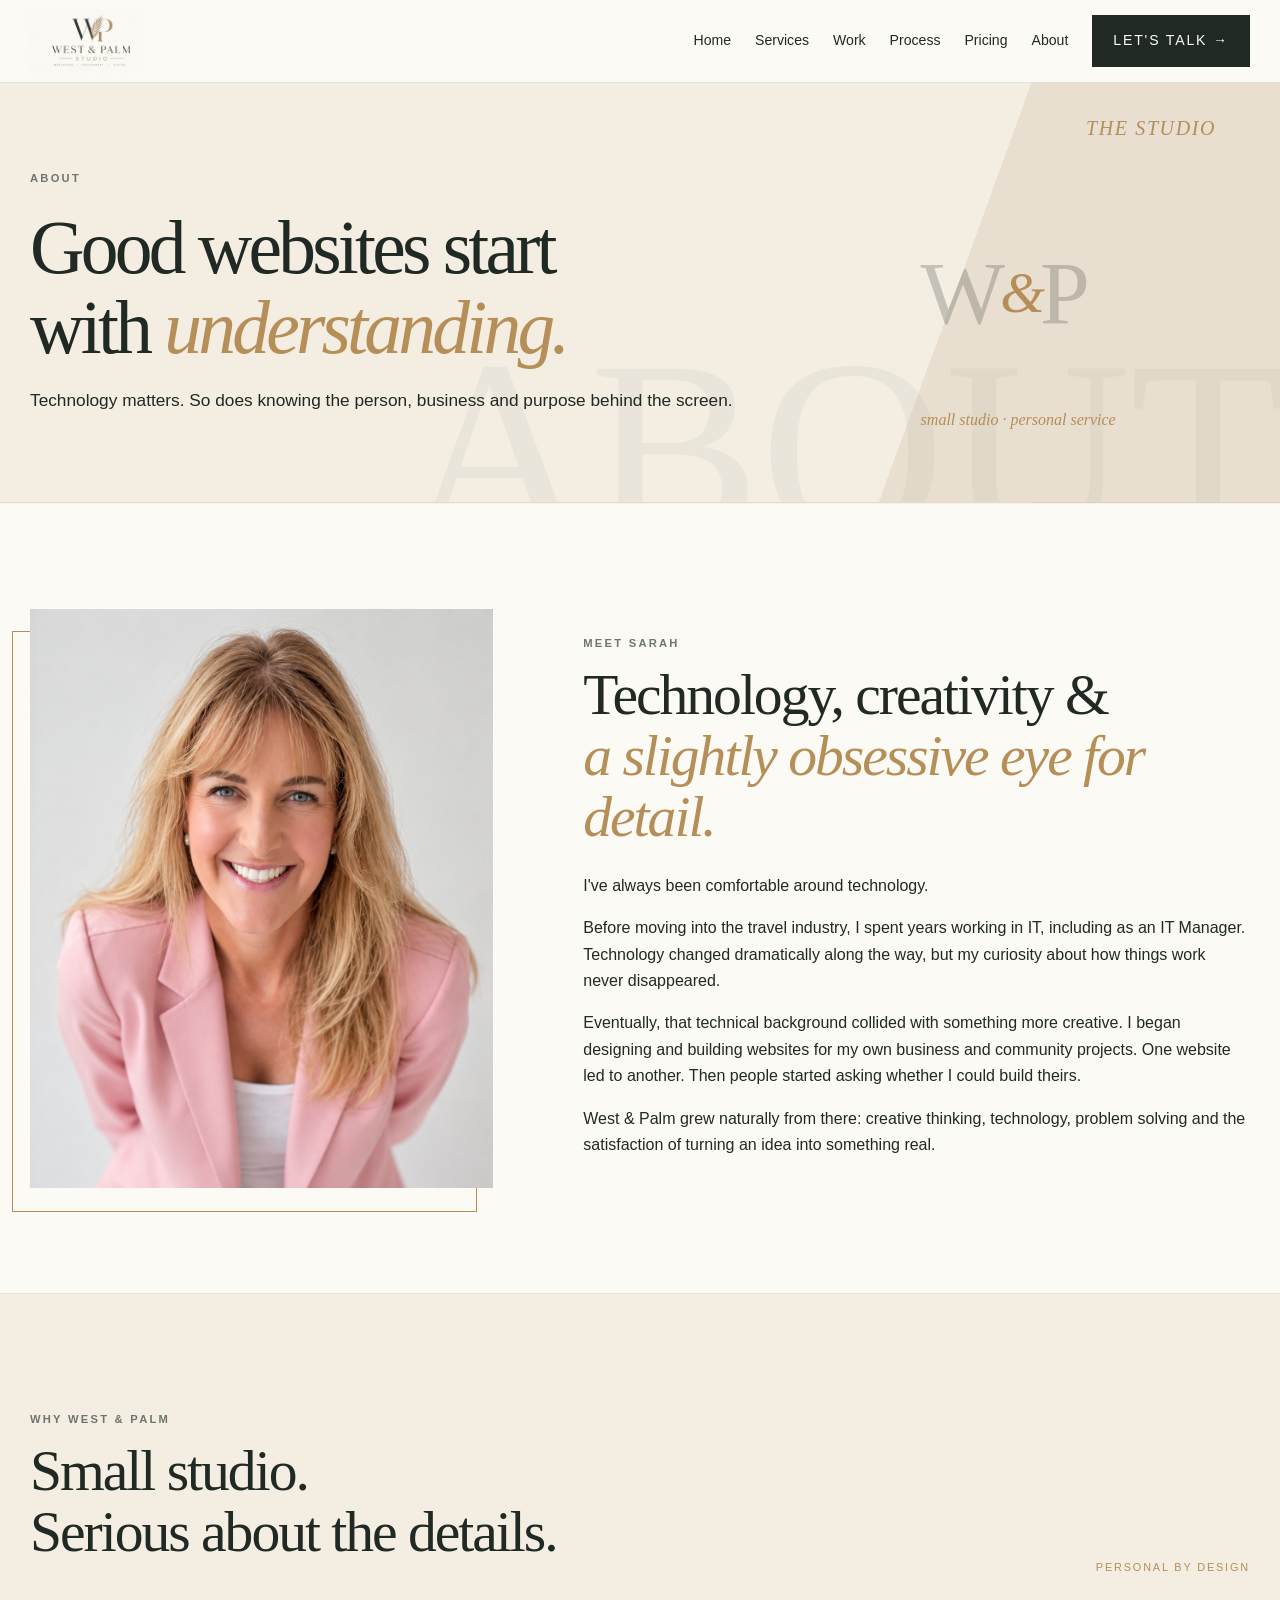
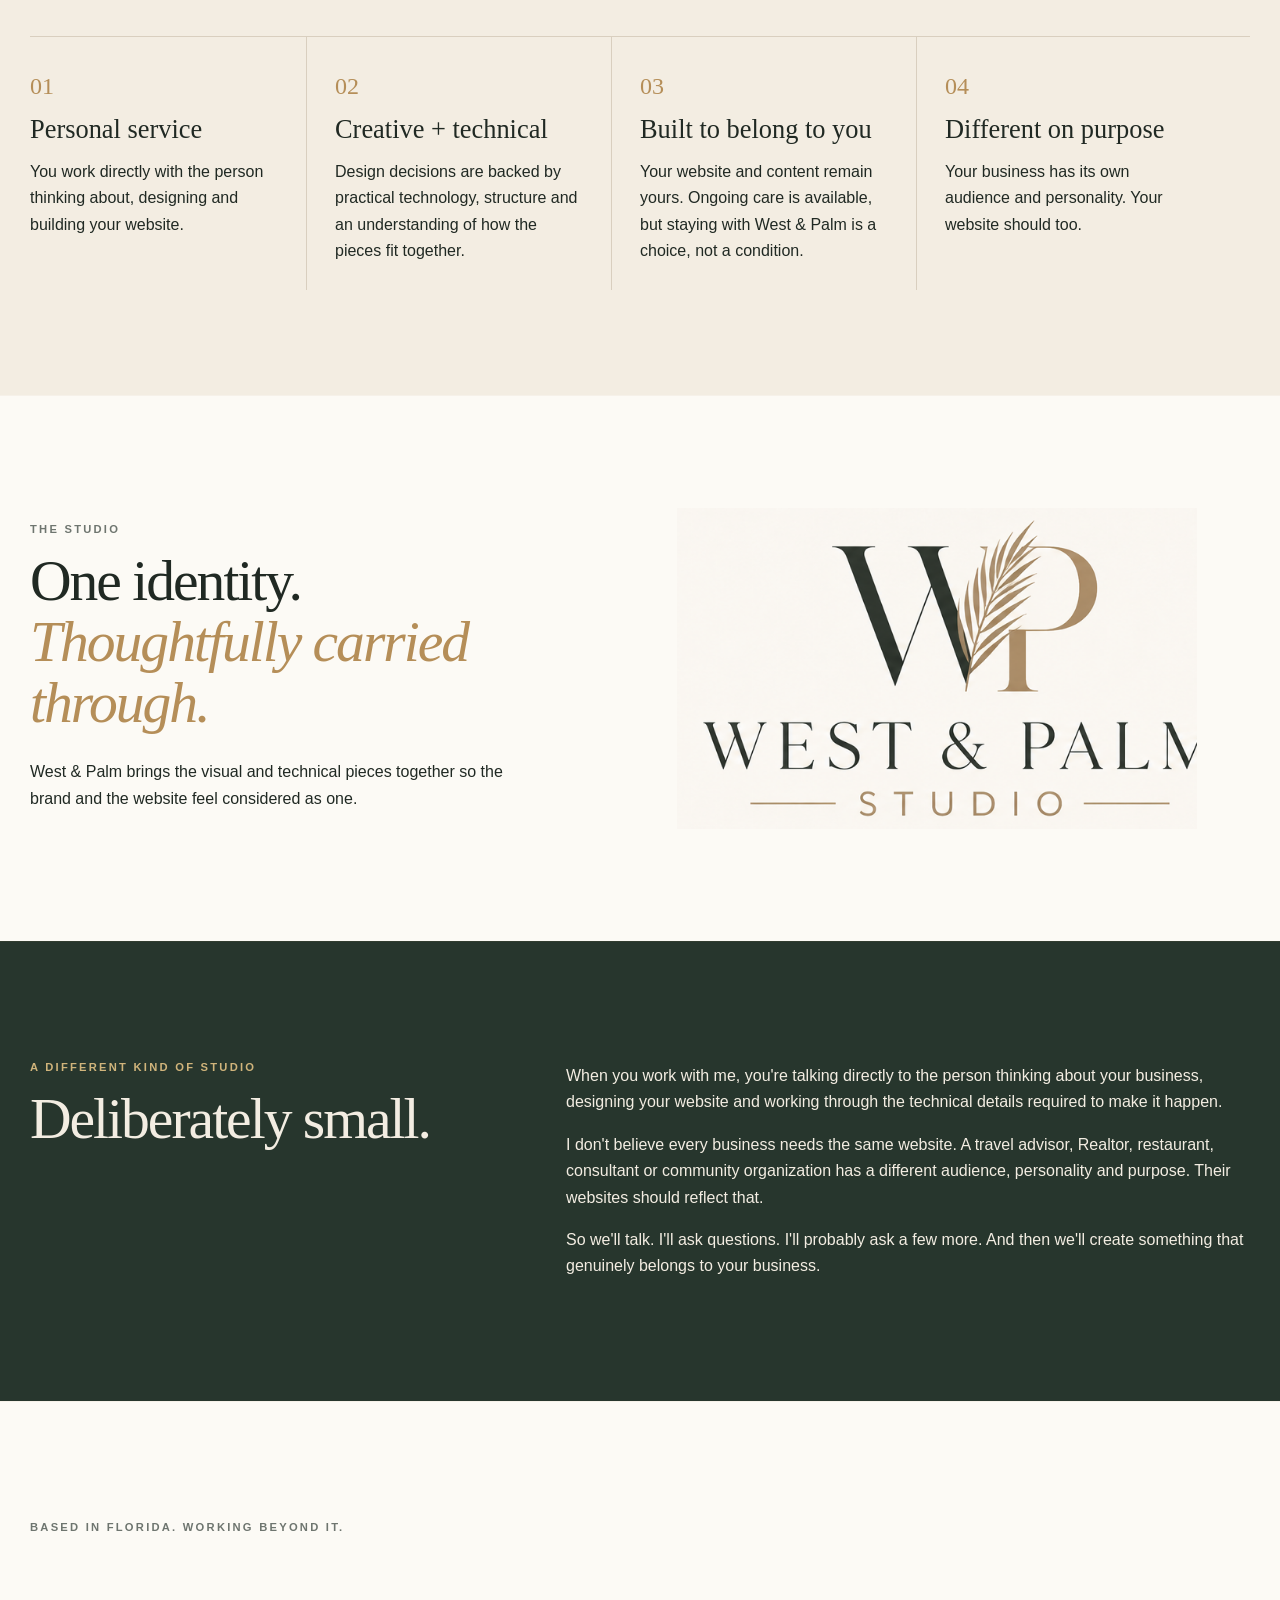
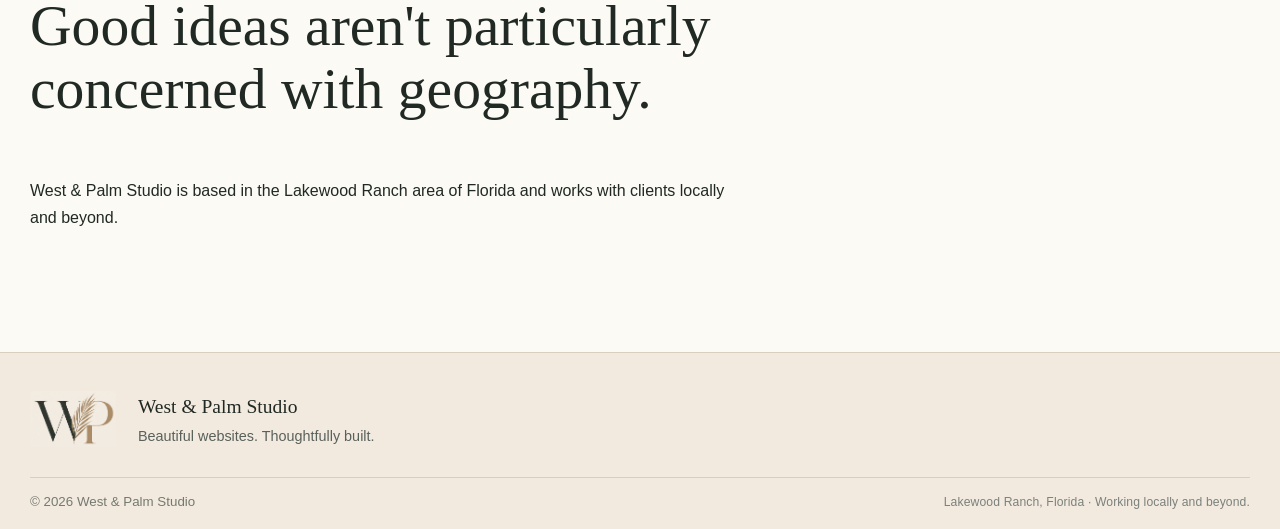
==== commit 9d87aec5: "Add files via upload" ====
--- a/about.html
+++ b/about.html
@@ -1 +1 @@
-<!doctype html><html lang="en"><head><meta charset="utf-8"><meta name="viewport" content="width=device-width,initial-scale=1"><title>About | West &amp; Palm Studio</title><meta name="description" content="Meet Sarah Cullen and learn about the personal, technically grounded approach behind West & Palm Studio."><link rel="icon" href="assets/wp-transparent.png"><link rel="stylesheet" href="styles.css"></head><body><header class="nav"><div class="wrap"><a class="brand header-logo" href="index.html" aria-label="West &amp; Palm Studio"><img src="assets/west-palm-header-transparent.png" alt="West &amp; Palm Studio"></a><nav class="links"><a href="index.html">Home</a><a href="services.html">Services</a><a href="work.html">Work</a><a href="process.html">Process</a><a href="pricing.html">Pricing</a><a href="about.html">About</a><a class="btn fill" href="contact.html">Let's talk →</a></nav><a class="mobile btn" href="contact.html">Contact</a></div></header><main><section class="pagehero editorial-hero about-hero"><div class="wrap hero-editorial-grid"><div class="hero-editorial-copy"><p class="eyebrow">About</p><h1>Good websites start<br>with <em>understanding.</em></h1><p>Technology matters. So does knowing the person, business and purpose behind the screen.</p></div><div class="hero-editorial-art about-art" aria-hidden="true"><b>W</b><span>&amp;</span><b>P</b><i>small studio · personal service</i></div></div></section><section class="section about-sarah"><div class="wrap about-sarah-grid"><div class="sarah-photo"><img src="assets/sarah-cullen.png" alt="Sarah Cullen, West &amp; Palm Studio"></div><div class="sarah-story"><p class="eyebrow">Meet Sarah</p><h2>Technology, creativity &amp;<br><em>a slightly obsessive eye for detail.</em></h2><p>I've always been comfortable around technology.</p><p>Before moving into the travel industry, I spent years working in IT, including as an IT Manager. Technology changed dramatically along the way, but my curiosity about how things work never disappeared.</p><p>Eventually, that technical background collided with something more creative. I began designing and building websites for my own business and community projects. One website led to another. Then people started asking whether I could build theirs.</p><p>West &amp; Palm grew naturally from there: creative thinking, technology, problem solving and the satisfaction of turning an idea into something real.</p></div></div></section><section class="section why-wp"><div class="wrap"><div class="services-head"><div><p class="eyebrow">Why West &amp; Palm</p><h2>Small studio.<br>Serious about the details.</h2></div><p class="micro">Personal by design</p></div><div class="thinking-grid"><article><span>01</span><h3>Personal service</h3><p>You work directly with the person thinking about, designing and building your website.</p></article><article><span>02</span><h3>Creative + technical</h3><p>Design decisions are backed by practical technology, structure and an understanding of how the pieces fit together.</p></article><article><span>03</span><h3>Built to belong to you</h3><p>Your website and content remain yours. Ongoing care is available, but staying with West &amp; Palm is a choice, not a condition.</p></article><article><span>04</span><h3>Different on purpose</h3><p>Your business has its own audience and personality. Your website should too.</p></article></div></div></section><section class="section about-brand-signature"><div class="wrap about-brand-signature-grid"><div><p class="eyebrow">The studio</p><h2>One identity.<br><em>Thoughtfully carried through.</em></h2><p>West &amp; Palm brings the visual and technical pieces together so the brand and the website feel considered as one.</p></div><div class="about-brand-logo"><img src="assets/west-palm-logo.png" alt="West &amp; Palm Studio"></div></div></section><section class="section dark"><div class="wrap split"><div><p class="eyebrow">A different kind of studio</p><h2>Deliberately small.</h2></div><div><p>When you work with me, you're talking directly to the person thinking about your business, designing your website and working through the technical details required to make it happen.</p><p>I don't believe every business needs the same website. A travel advisor, Realtor, restaurant, consultant or community organization has a different audience, personality and purpose. Their websites should reflect that.</p><p>So we'll talk. I'll ask questions. I'll probably ask a few more. And then we'll create something that genuinely belongs to your business.</p></div></div></section><section class="section"><div class="wrap"><p class="eyebrow">Based in Florida. Working beyond it.</p><p class="quote">Good ideas aren't particularly concerned with geography.</p><p>West &amp; Palm Studio is based in the Lakewood Ranch area of Florida and works with clients locally and beyond.</p></div></section></main><footer class="footer"><div class="wrap footer-main"><div class="footer-brand"><div class="footer-brand-lockup"><a class="footer-mark" href="index.html" aria-label="West &amp; Palm Studio"><img src="assets/wp-transparent.png" alt=""></a><div><p class="footer-studio-name">West &amp; Palm Studio</p><p class="footer-tagline">Beautiful websites. Thoughtfully built.</p></div></div></div><div class="footer-location"><p class="footer-location-title">Lakewood Ranch, Florida</p><p class="footer-location-subtitle">Working with clients locally and beyond.</p></div></div><div class="wrap footer-bottom"><small>© <span data-year></span> West &amp; Palm Studio</small></div></footer><script src="script.js"></script></body></html>+<!doctype html><html lang="en"><head><meta charset="utf-8"><meta name="viewport" content="width=device-width,initial-scale=1"><title>About | West &amp; Palm Studio</title><meta name="description" content="Meet Sarah Cullen and learn about the personal, technically grounded approach behind West & Palm Studio."><link rel="icon" href="assets/wp-transparent.png"><link rel="stylesheet" href="styles.css"></head><body><header class="nav"><div class="wrap"><a class="brand header-logo" href="index.html" aria-label="West &amp; Palm Studio"><img src="assets/west-palm-header-transparent.png" alt="West &amp; Palm Studio"></a><nav class="links"><a href="index.html">Home</a><a href="services.html">Services</a><a href="work.html">Work</a><a href="process.html">Process</a><a href="pricing.html">Pricing</a><a href="about.html">About</a><a class="btn fill" href="contact.html">Let's talk →</a></nav><a class="mobile btn" href="contact.html">Contact</a></div></header><main><section class="pagehero editorial-hero about-hero"><div class="wrap hero-editorial-grid"><div class="hero-editorial-copy"><p class="eyebrow">About</p><h1>Good websites start<br>with <em>understanding.</em></h1><p>Technology matters. So does knowing the person, business and purpose behind the screen.</p></div><div class="hero-editorial-art about-art" aria-hidden="true"><b>W</b><span>&amp;</span><b>P</b><i>small studio · personal service</i></div></div></section><section class="section about-sarah"><div class="wrap about-sarah-grid"><div class="sarah-photo"><img src="assets/sarah-cullen.png" alt="Sarah Cullen, West &amp; Palm Studio"></div><div class="sarah-story"><p class="eyebrow">Meet Sarah</p><h2>Technology, creativity &amp;<br><em>a slightly obsessive eye for detail.</em></h2><p>I've always been comfortable around technology.</p><p>Before moving into the travel industry, I spent years working in IT, including as an IT Manager. Technology changed dramatically along the way, but my curiosity about how things work never disappeared.</p><p>Eventually, that technical background collided with something more creative. I began designing and building websites for my own business and community projects. One website led to another. Then people started asking whether I could build theirs.</p><p>West &amp; Palm grew naturally from there: creative thinking, technology, problem solving and the satisfaction of turning an idea into something real.</p></div></div></section><section class="section why-wp"><div class="wrap"><div class="services-head"><div><p class="eyebrow">Why West &amp; Palm</p><h2>Small studio.<br>Serious about the details.</h2></div><p class="micro">Personal by design</p></div><div class="thinking-grid"><article><span>01</span><h3>Personal service</h3><p>You work directly with the person thinking about, designing and building your website.</p></article><article><span>02</span><h3>Creative + technical</h3><p>Design decisions are backed by practical technology, structure and an understanding of how the pieces fit together.</p></article><article><span>03</span><h3>Built to belong to you</h3><p>Your website and content remain yours. Ongoing care is available, but staying with West &amp; Palm is a choice, not a condition.</p></article><article><span>04</span><h3>Different on purpose</h3><p>Your business has its own audience and personality. Your website should too.</p></article></div></div></section><section class="section about-brand-signature"><div class="wrap about-brand-signature-grid"><div><p class="eyebrow">The studio</p><h2>One identity.<br><em>Thoughtfully carried through.</em></h2><p>West &amp; Palm brings the visual and technical pieces together so the brand and the website feel considered as one.</p></div><div class="about-brand-logo"><img src="assets/west-palm-logo.png" alt="West &amp; Palm Studio"></div></div></section><section class="section dark"><div class="wrap split"><div><p class="eyebrow">A different kind of studio</p><h2>Deliberately small.</h2></div><div><p>When you work with me, you're talking directly to the person thinking about your business, designing your website and working through the technical details required to make it happen.</p><p>I don't believe every business needs the same website. A travel advisor, Realtor, restaurant, consultant or community organization has a different audience, personality and purpose. Their websites should reflect that.</p><p>So we'll talk. I'll ask questions. I'll probably ask a few more. And then we'll create something that genuinely belongs to your business.</p></div></div></section><section class="section"><div class="wrap"><p class="eyebrow">Based in Florida. Working beyond it.</p><p class="quote">Good ideas aren't particularly concerned with geography.</p><p>West &amp; Palm Studio is based in the Lakewood Ranch area of Florida and works with clients locally and beyond.</p></div></section></main><footer class="footer"><div class="wrap footer-main"><div class="footer-brand"><div class="footer-brand-lockup"><a class="footer-mark" href="index.html" aria-label="West &amp; Palm Studio"><img src="assets/wp-transparent.png" alt=""></a><div><p class="footer-studio-name">West &amp; Palm Studio</p><p class="footer-tagline">Beautiful websites. Thoughtfully built.</p></div></div></div></div><div class="wrap footer-bottom"><small>© <span data-year></span> West &amp; Palm Studio</small><small class="footer-location-line">Lakewood Ranch, Florida <span aria-hidden="true">·</span> Working locally and beyond.</small></div></footer><script src="script.js"></script></body></html>
--- a/styles.css
+++ b/styles.css
@@ -365,3 +365,11 @@
 .footer-location p.footer-location-subtitle{margin:5px 0 0!important;font-family:Arial,Helvetica,sans-serif!important;font-size:.84rem!important;font-weight:400!important;line-height:1.4!important;color:#7b817c!important}
 @media(min-width:901px){.footer .footer-main{grid-template-columns:1fr auto!important}.footer-location{justify-self:end!important}}
 @media(max-width:620px){.footer-location{justify-self:start!important;margin-top:0!important}}
+
+
+/* V1.9.5 — simplified footer: brand lockup only, location moved to utility row */
+.footer .footer-main{display:block!important}
+.footer-brand{max-width:max-content}
+.footer-bottom{display:flex!important;justify-content:space-between!important;align-items:center!important;gap:28px!important}
+.footer-location-line{font-family:Arial,Helvetica,sans-serif;font-size:.76rem;font-weight:400;color:#7b817c;letter-spacing:.01em;text-align:right}
+@media(max-width:620px){.footer-bottom{display:flex!important;flex-direction:column;align-items:flex-start!important;gap:7px!important}.footer-location-line{text-align:left;font-size:.74rem}}
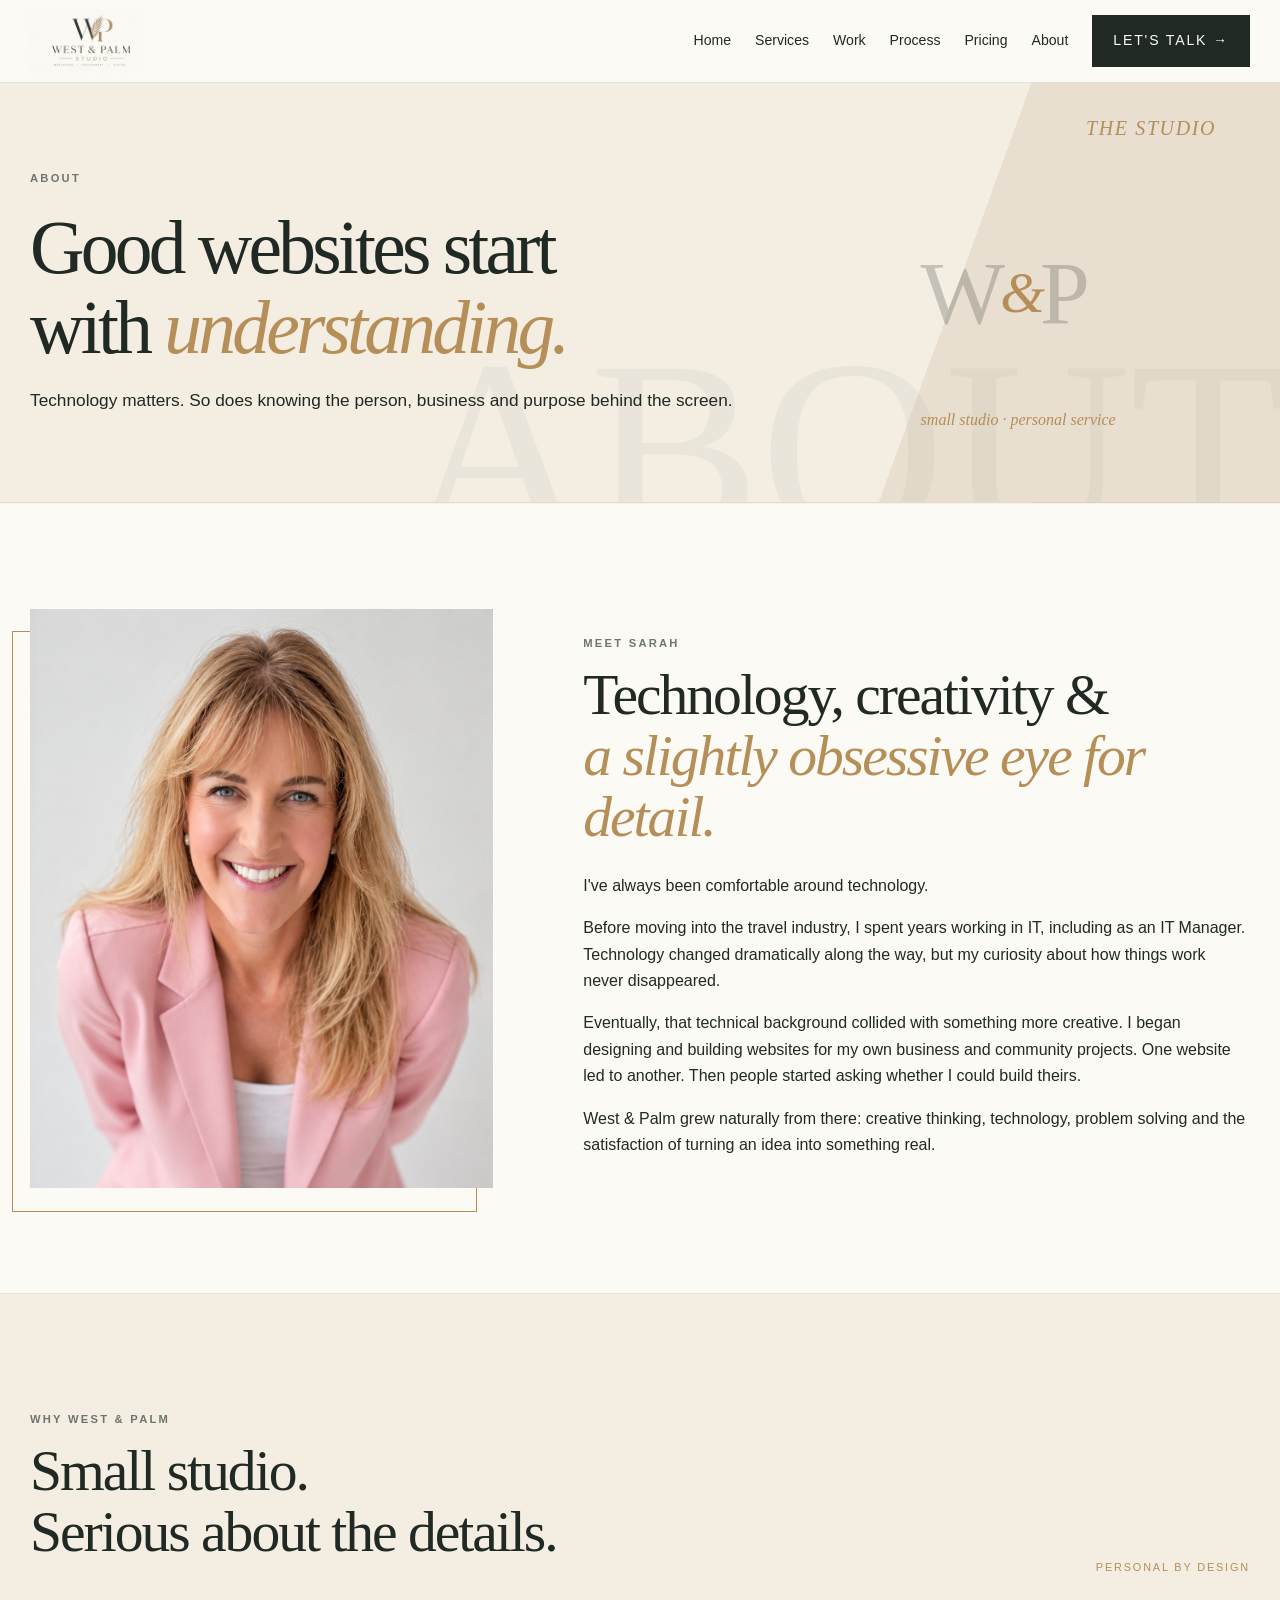
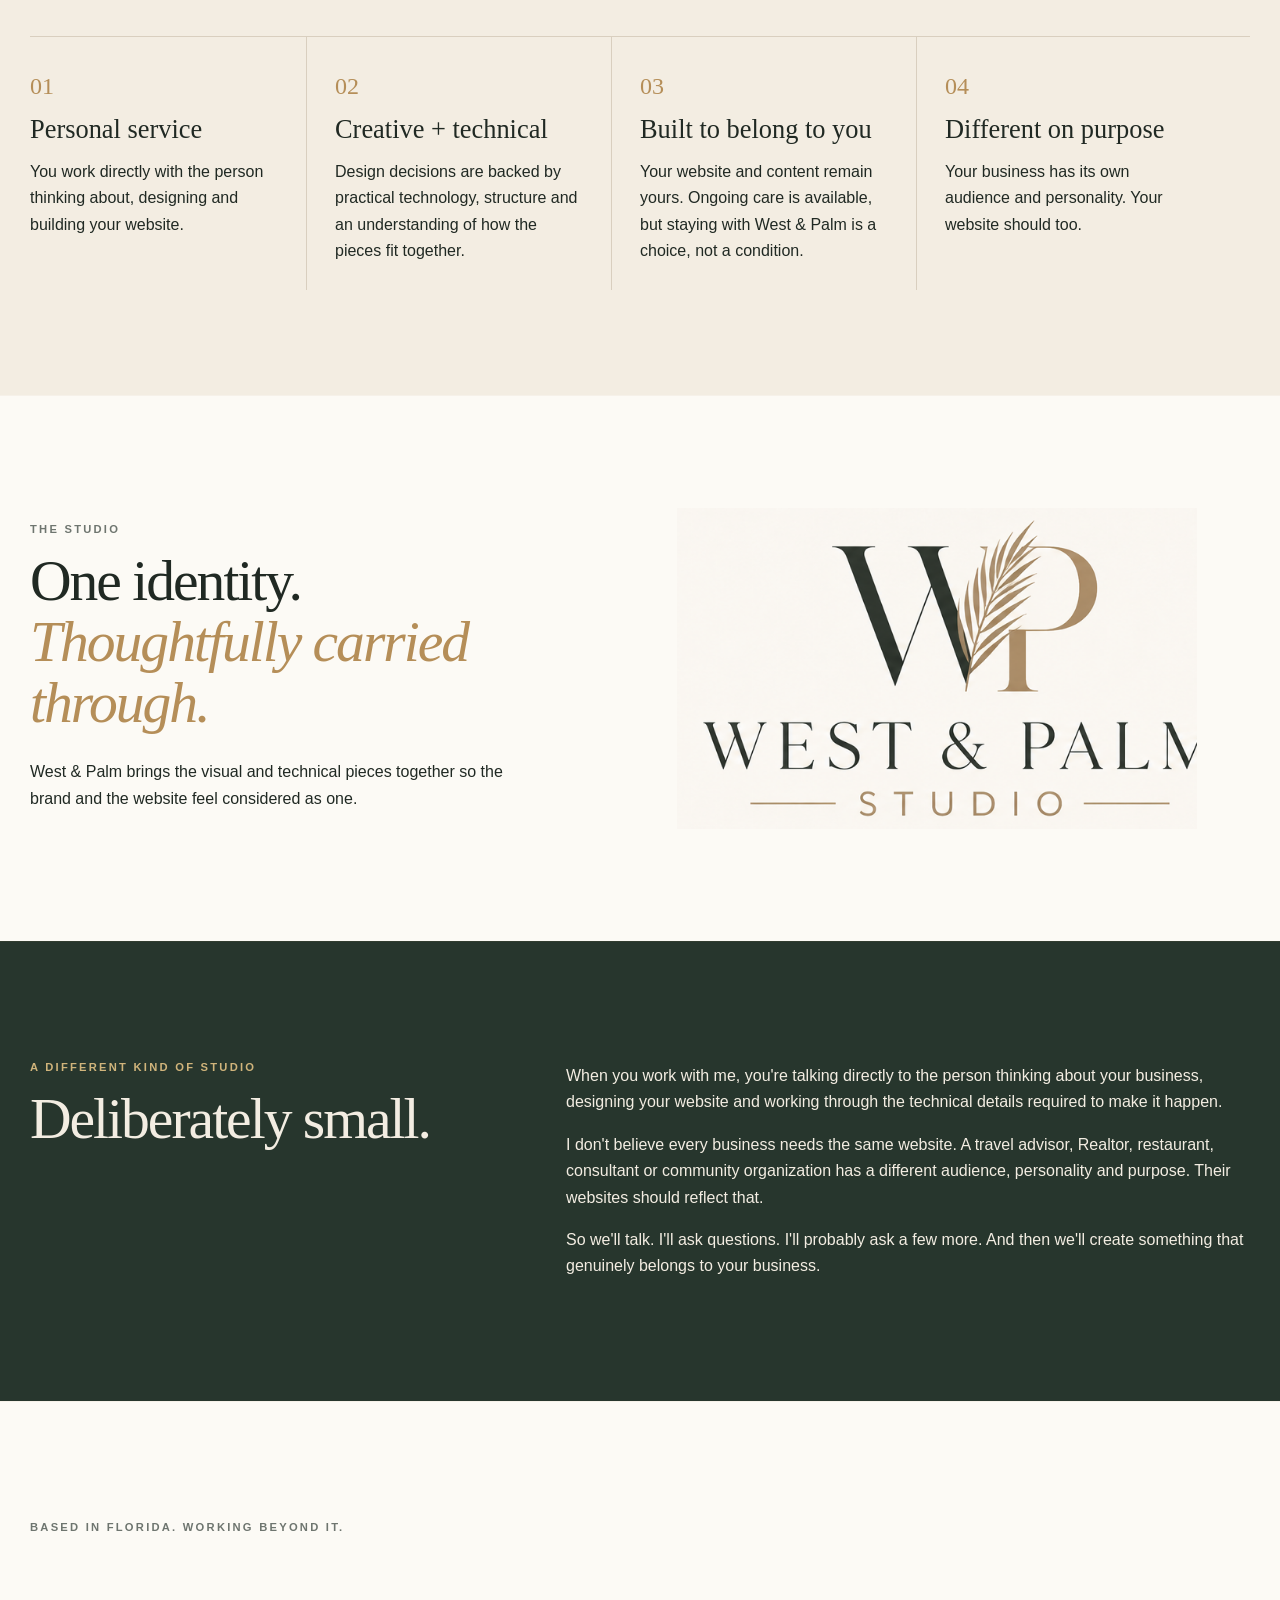
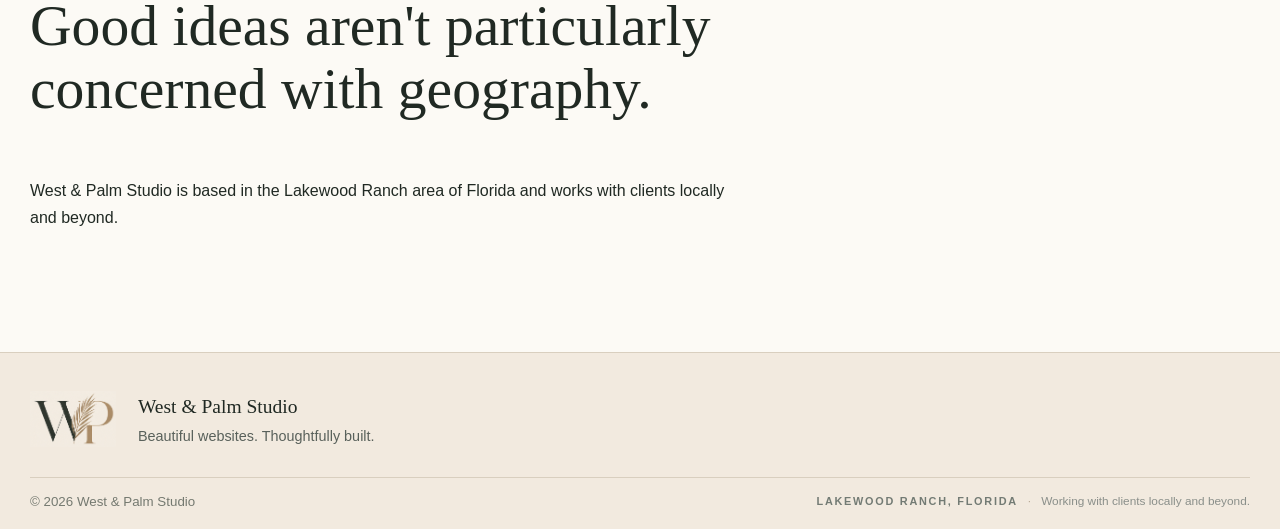
==== commit 80858947: "Add files via upload" ====
--- a/about.html
+++ b/about.html
@@ -1 +1 @@
-<!doctype html><html lang="en"><head><meta charset="utf-8"><meta name="viewport" content="width=device-width,initial-scale=1"><title>About | West &amp; Palm Studio</title><meta name="description" content="Meet Sarah Cullen and learn about the personal, technically grounded approach behind West & Palm Studio."><link rel="icon" href="assets/wp-transparent.png"><link rel="stylesheet" href="styles.css"></head><body><header class="nav"><div class="wrap"><a class="brand header-logo" href="index.html" aria-label="West &amp; Palm Studio"><img src="assets/west-palm-header-transparent.png" alt="West &amp; Palm Studio"></a><nav class="links"><a href="index.html">Home</a><a href="services.html">Services</a><a href="work.html">Work</a><a href="process.html">Process</a><a href="pricing.html">Pricing</a><a href="about.html">About</a><a class="btn fill" href="contact.html">Let's talk →</a></nav><a class="mobile btn" href="contact.html">Contact</a></div></header><main><section class="pagehero editorial-hero about-hero"><div class="wrap hero-editorial-grid"><div class="hero-editorial-copy"><p class="eyebrow">About</p><h1>Good websites start<br>with <em>understanding.</em></h1><p>Technology matters. So does knowing the person, business and purpose behind the screen.</p></div><div class="hero-editorial-art about-art" aria-hidden="true"><b>W</b><span>&amp;</span><b>P</b><i>small studio · personal service</i></div></div></section><section class="section about-sarah"><div class="wrap about-sarah-grid"><div class="sarah-photo"><img src="assets/sarah-cullen.png" alt="Sarah Cullen, West &amp; Palm Studio"></div><div class="sarah-story"><p class="eyebrow">Meet Sarah</p><h2>Technology, creativity &amp;<br><em>a slightly obsessive eye for detail.</em></h2><p>I've always been comfortable around technology.</p><p>Before moving into the travel industry, I spent years working in IT, including as an IT Manager. Technology changed dramatically along the way, but my curiosity about how things work never disappeared.</p><p>Eventually, that technical background collided with something more creative. I began designing and building websites for my own business and community projects. One website led to another. Then people started asking whether I could build theirs.</p><p>West &amp; Palm grew naturally from there: creative thinking, technology, problem solving and the satisfaction of turning an idea into something real.</p></div></div></section><section class="section why-wp"><div class="wrap"><div class="services-head"><div><p class="eyebrow">Why West &amp; Palm</p><h2>Small studio.<br>Serious about the details.</h2></div><p class="micro">Personal by design</p></div><div class="thinking-grid"><article><span>01</span><h3>Personal service</h3><p>You work directly with the person thinking about, designing and building your website.</p></article><article><span>02</span><h3>Creative + technical</h3><p>Design decisions are backed by practical technology, structure and an understanding of how the pieces fit together.</p></article><article><span>03</span><h3>Built to belong to you</h3><p>Your website and content remain yours. Ongoing care is available, but staying with West &amp; Palm is a choice, not a condition.</p></article><article><span>04</span><h3>Different on purpose</h3><p>Your business has its own audience and personality. Your website should too.</p></article></div></div></section><section class="section about-brand-signature"><div class="wrap about-brand-signature-grid"><div><p class="eyebrow">The studio</p><h2>One identity.<br><em>Thoughtfully carried through.</em></h2><p>West &amp; Palm brings the visual and technical pieces together so the brand and the website feel considered as one.</p></div><div class="about-brand-logo"><img src="assets/west-palm-logo.png" alt="West &amp; Palm Studio"></div></div></section><section class="section dark"><div class="wrap split"><div><p class="eyebrow">A different kind of studio</p><h2>Deliberately small.</h2></div><div><p>When you work with me, you're talking directly to the person thinking about your business, designing your website and working through the technical details required to make it happen.</p><p>I don't believe every business needs the same website. A travel advisor, Realtor, restaurant, consultant or community organization has a different audience, personality and purpose. Their websites should reflect that.</p><p>So we'll talk. I'll ask questions. I'll probably ask a few more. And then we'll create something that genuinely belongs to your business.</p></div></div></section><section class="section"><div class="wrap"><p class="eyebrow">Based in Florida. Working beyond it.</p><p class="quote">Good ideas aren't particularly concerned with geography.</p><p>West &amp; Palm Studio is based in the Lakewood Ranch area of Florida and works with clients locally and beyond.</p></div></section></main><footer class="footer"><div class="wrap footer-main"><div class="footer-brand"><div class="footer-brand-lockup"><a class="footer-mark" href="index.html" aria-label="West &amp; Palm Studio"><img src="assets/wp-transparent.png" alt=""></a><div><p class="footer-studio-name">West &amp; Palm Studio</p><p class="footer-tagline">Beautiful websites. Thoughtfully built.</p></div></div></div></div><div class="wrap footer-bottom"><small>© <span data-year></span> West &amp; Palm Studio</small><small class="footer-location-line">Lakewood Ranch, Florida <span aria-hidden="true">·</span> Working locally and beyond.</small></div></footer><script src="script.js"></script></body></html>+<!doctype html><html lang="en"><head><meta charset="utf-8"><meta name="viewport" content="width=device-width,initial-scale=1"><title>About | West &amp; Palm Studio</title><meta name="description" content="Meet Sarah Cullen and learn about the personal, technically grounded approach behind West & Palm Studio."><link rel="icon" href="assets/wp-transparent.png"><link rel="stylesheet" href="styles.css"></head><body><header class="nav"><div class="wrap"><a class="brand header-logo" href="index.html" aria-label="West &amp; Palm Studio"><img src="assets/west-palm-header-transparent.png" alt="West &amp; Palm Studio"></a><nav class="links"><a href="index.html">Home</a><a href="services.html">Services</a><a href="work.html">Work</a><a href="process.html">Process</a><a href="pricing.html">Pricing</a><a href="about.html">About</a><a class="btn fill" href="contact.html">Let's talk →</a></nav><button class="mobile-menu-toggle" type="button" aria-label="Open navigation" aria-expanded="false" aria-controls="mobile-navigation"><span></span><span></span><span></span></button><nav class="mobile-navigation" id="mobile-navigation" aria-label="Mobile navigation"><a href="index.html">Home</a><a href="services.html">Services</a><a href="work.html">Work</a><a href="process.html">Process</a><a href="pricing.html">Pricing</a><a href="about.html">About</a><a class="mobile-menu-cta" href="contact.html">Let's talk →</a></nav></div></header><main><section class="pagehero editorial-hero about-hero"><div class="wrap hero-editorial-grid"><div class="hero-editorial-copy"><p class="eyebrow">About</p><h1>Good websites start<br>with <em>understanding.</em></h1><p>Technology matters. So does knowing the person, business and purpose behind the screen.</p></div><div class="hero-editorial-art about-art" aria-hidden="true"><b>W</b><span>&amp;</span><b>P</b><i>small studio · personal service</i></div></div></section><section class="section about-sarah"><div class="wrap about-sarah-grid"><div class="sarah-photo"><img src="assets/sarah-cullen.png" alt="Sarah Cullen, West &amp; Palm Studio"></div><div class="sarah-story"><p class="eyebrow">Meet Sarah</p><h2>Technology, creativity &amp;<br><em>a slightly obsessive eye for detail.</em></h2><p>I've always been comfortable around technology.</p><p>Before moving into the travel industry, I spent years working in IT, including as an IT Manager. Technology changed dramatically along the way, but my curiosity about how things work never disappeared.</p><p>Eventually, that technical background collided with something more creative. I began designing and building websites for my own business and community projects. One website led to another. Then people started asking whether I could build theirs.</p><p>West &amp; Palm grew naturally from there: creative thinking, technology, problem solving and the satisfaction of turning an idea into something real.</p></div></div></section><section class="section why-wp"><div class="wrap"><div class="services-head"><div><p class="eyebrow">Why West &amp; Palm</p><h2>Small studio.<br>Serious about the details.</h2></div><p class="micro">Personal by design</p></div><div class="thinking-grid"><article><span>01</span><h3>Personal service</h3><p>You work directly with the person thinking about, designing and building your website.</p></article><article><span>02</span><h3>Creative + technical</h3><p>Design decisions are backed by practical technology, structure and an understanding of how the pieces fit together.</p></article><article><span>03</span><h3>Built to belong to you</h3><p>Your website and content remain yours. Ongoing care is available, but staying with West &amp; Palm is a choice, not a condition.</p></article><article><span>04</span><h3>Different on purpose</h3><p>Your business has its own audience and personality. Your website should too.</p></article></div></div></section><section class="section about-brand-signature"><div class="wrap about-brand-signature-grid"><div><p class="eyebrow">The studio</p><h2>One identity.<br><em>Thoughtfully carried through.</em></h2><p>West &amp; Palm brings the visual and technical pieces together so the brand and the website feel considered as one.</p></div><div class="about-brand-logo"><img src="assets/west-palm-logo.png" alt="West &amp; Palm Studio"></div></div></section><section class="section dark"><div class="wrap split"><div><p class="eyebrow">A different kind of studio</p><h2>Deliberately small.</h2></div><div><p>When you work with me, you're talking directly to the person thinking about your business, designing your website and working through the technical details required to make it happen.</p><p>I don't believe every business needs the same website. A travel advisor, Realtor, restaurant, consultant or community organization has a different audience, personality and purpose. Their websites should reflect that.</p><p>So we'll talk. I'll ask questions. I'll probably ask a few more. And then we'll create something that genuinely belongs to your business.</p></div></div></section><section class="section"><div class="wrap"><p class="eyebrow">Based in Florida. Working beyond it.</p><p class="quote">Good ideas aren't particularly concerned with geography.</p><p>West &amp; Palm Studio is based in the Lakewood Ranch area of Florida and works with clients locally and beyond.</p></div></section></main><footer class="footer"><div class="wrap footer-main"><div class="footer-brand"><div class="footer-brand-lockup"><a class="footer-mark" href="index.html" aria-label="West &amp; Palm Studio"><img src="assets/wp-transparent.png" alt=""></a><div><p class="footer-studio-name">West &amp; Palm Studio</p><p class="footer-tagline">Beautiful websites. Thoughtfully built.</p></div></div></div></div><div class="wrap footer-bottom"><small>© <span data-year></span> West &amp; Palm Studio</small><small class="footer-location-line"><span class="footer-location-place">Lakewood Ranch, Florida</span><span class="footer-location-copy">Working with clients locally and beyond.</span></small></div></footer><script src="script.js"></script></body></html>
--- a/styles.css
+++ b/styles.css
@@ -373,3 +373,28 @@
 .footer-bottom{display:flex!important;justify-content:space-between!important;align-items:center!important;gap:28px!important}
 .footer-location-line{font-family:Arial,Helvetica,sans-serif;font-size:.76rem;font-weight:400;color:#7b817c;letter-spacing:.01em;text-align:right}
 @media(max-width:620px){.footer-bottom{display:flex!important;flex-direction:column;align-items:flex-start!important;gap:7px!important}.footer-location-line{text-align:left;font-size:.74rem}}
+
+/* V1.9.6: quiet footer location treatment + proper mobile navigation */
+.footer-location-line{display:flex;align-items:center;gap:10px!important;text-align:right!important;font-family:Arial,Helvetica,sans-serif!important;color:#7b817c!important}
+.footer-location-place{font-size:.68rem!important;font-weight:600!important;letter-spacing:.16em!important;text-transform:uppercase!important;color:#737b74!important;white-space:nowrap}
+.footer-location-copy{font-size:.74rem!important;font-weight:400!important;letter-spacing:0!important;color:#8a8f8a!important;white-space:nowrap}
+.footer-location-copy:before{content:'·';margin-right:10px;color:#b7aa95}
+.mobile-menu-toggle,.mobile-navigation{display:none}
+@media(max-width:900px){
+  .mobile{display:none!important}
+  .mobile-menu-toggle{display:flex;width:46px;height:46px;padding:0;border:0;background:transparent;flex-direction:column;justify-content:center;align-items:center;gap:6px;cursor:pointer;color:var(--ink);z-index:32}
+  .mobile-menu-toggle span{display:block;width:24px;height:1.5px;background:currentColor;transition:transform .25s ease,opacity .2s ease}
+  .mobile-menu-toggle[aria-expanded="true"] span:nth-child(1){transform:translateY(7.5px) rotate(45deg)}
+  .mobile-menu-toggle[aria-expanded="true"] span:nth-child(2){opacity:0}
+  .mobile-menu-toggle[aria-expanded="true"] span:nth-child(3){transform:translateY(-7.5px) rotate(-45deg)}
+  .mobile-navigation{position:absolute;top:100%;left:0;right:0;background:var(--paper);border-top:1px solid var(--line);border-bottom:1px solid var(--line);padding:22px max(22px,calc((100vw - 1220px)/2)) 26px;box-shadow:0 18px 34px rgba(32,41,35,.10);z-index:30}
+  .mobile-navigation.is-open{display:grid}
+  .mobile-navigation>a{padding:12px 0;border-bottom:1px solid rgba(217,207,191,.72);color:var(--ink);text-decoration:none;font:400 1.28rem/1.2 Georgia,'Times New Roman',serif}
+  .mobile-navigation .mobile-menu-cta{margin-top:18px;padding:14px 18px;border:0;background:var(--ink);color:var(--paper);font:400 .74rem/1.2 Arial,Helvetica,sans-serif;letter-spacing:.14em;text-transform:uppercase;text-align:center}
+  body.mobile-menu-open{overflow:hidden}
+}
+@media(max-width:620px){
+  .footer-location-line{align-items:flex-start!important;gap:5px!important;text-align:left!important}
+  .footer-location-place,.footer-location-copy{white-space:normal}
+  .footer-location-copy:before{display:none}
+}
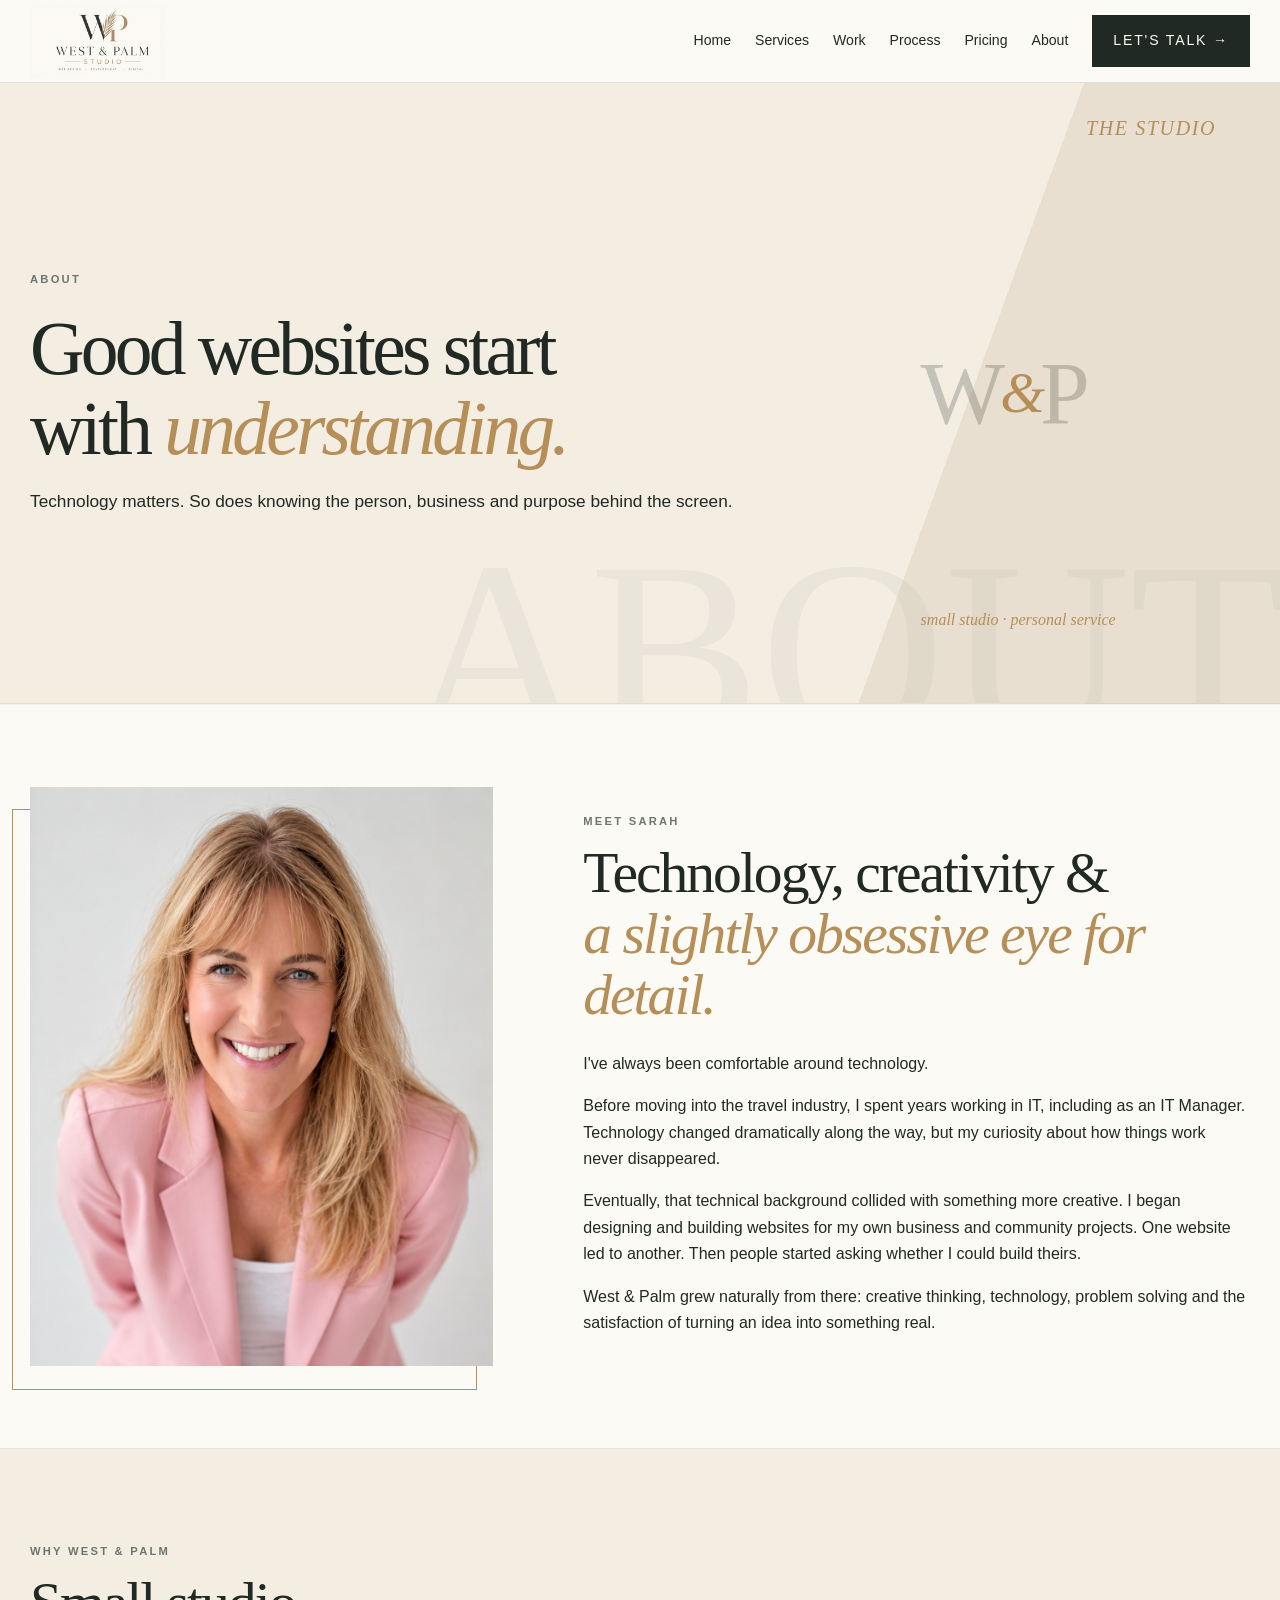
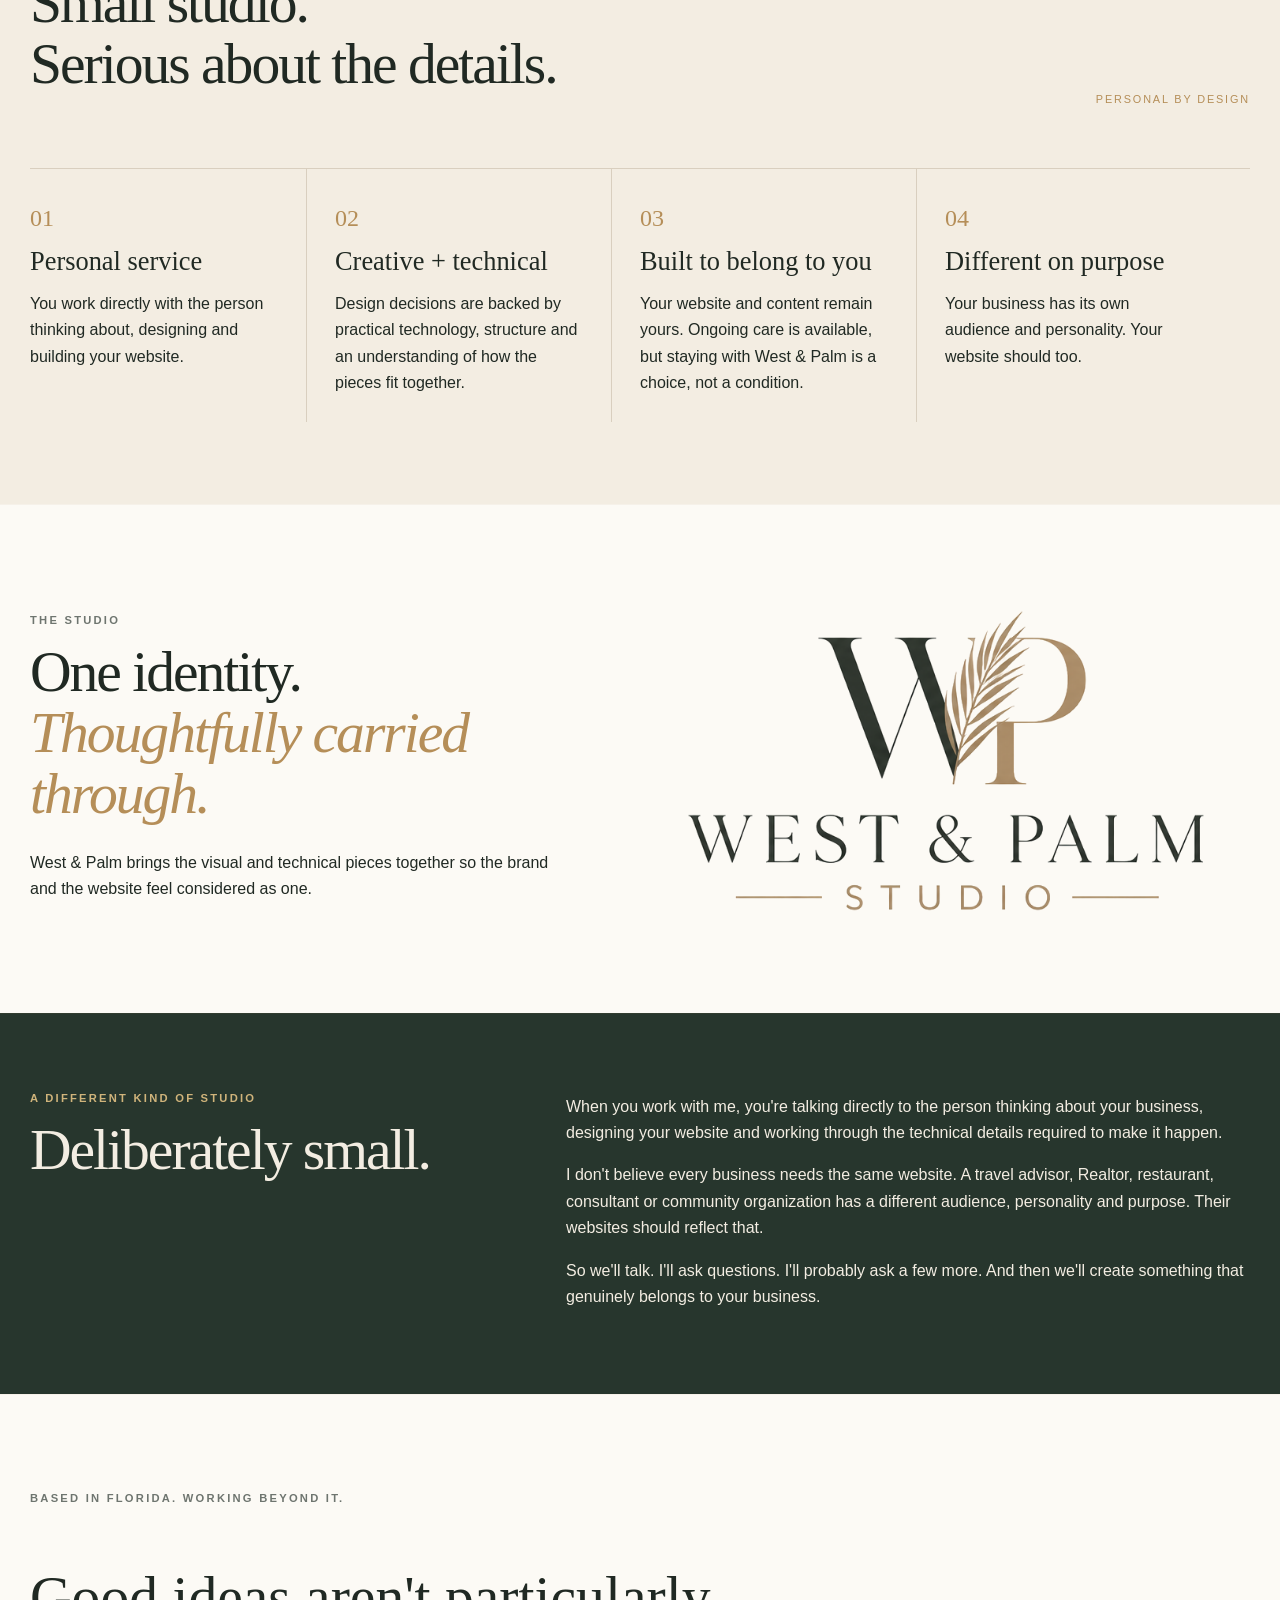
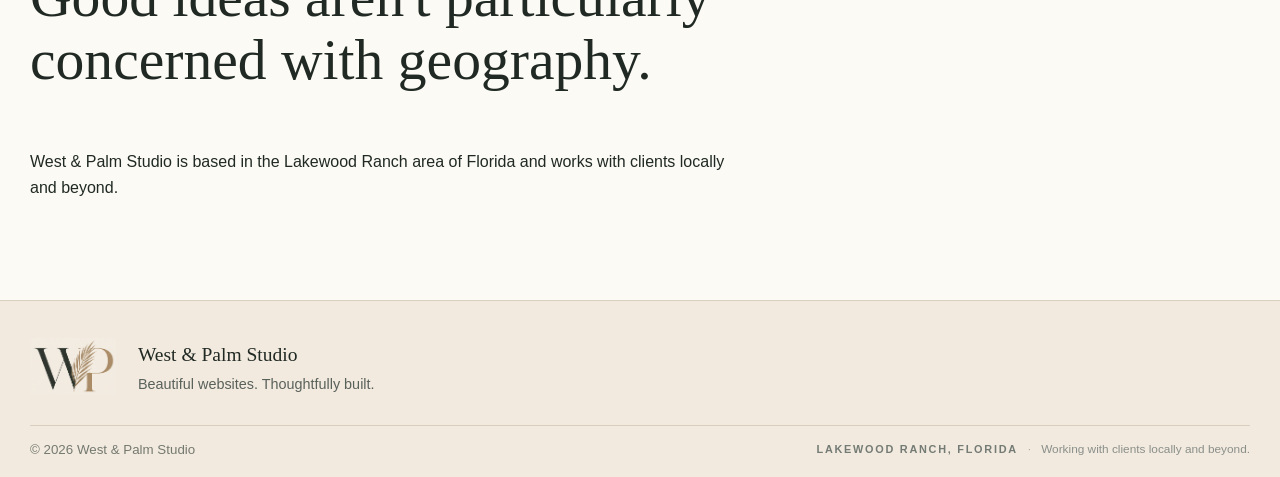
==== commit 71efcddb: "Add files via upload" ====
--- a/about.html
+++ b/about.html
@@ -1 +1,2 @@
-<!doctype html><html lang="en"><head><meta charset="utf-8"><meta name="viewport" content="width=device-width,initial-scale=1"><title>About | West &amp; Palm Studio</title><meta name="description" content="Meet Sarah Cullen and learn about the personal, technically grounded approach behind West & Palm Studio."><link rel="icon" href="assets/wp-transparent.png"><link rel="stylesheet" href="styles.css"></head><body><header class="nav"><div class="wrap"><a class="brand header-logo" href="index.html" aria-label="West &amp; Palm Studio"><img src="assets/west-palm-header-transparent.png" alt="West &amp; Palm Studio"></a><nav class="links"><a href="index.html">Home</a><a href="services.html">Services</a><a href="work.html">Work</a><a href="process.html">Process</a><a href="pricing.html">Pricing</a><a href="about.html">About</a><a class="btn fill" href="contact.html">Let's talk →</a></nav><button class="mobile-menu-toggle" type="button" aria-label="Open navigation" aria-expanded="false" aria-controls="mobile-navigation"><span></span><span></span><span></span></button><nav class="mobile-navigation" id="mobile-navigation" aria-label="Mobile navigation"><a href="index.html">Home</a><a href="services.html">Services</a><a href="work.html">Work</a><a href="process.html">Process</a><a href="pricing.html">Pricing</a><a href="about.html">About</a><a class="mobile-menu-cta" href="contact.html">Let's talk →</a></nav></div></header><main><section class="pagehero editorial-hero about-hero"><div class="wrap hero-editorial-grid"><div class="hero-editorial-copy"><p class="eyebrow">About</p><h1>Good websites start<br>with <em>understanding.</em></h1><p>Technology matters. So does knowing the person, business and purpose behind the screen.</p></div><div class="hero-editorial-art about-art" aria-hidden="true"><b>W</b><span>&amp;</span><b>P</b><i>small studio · personal service</i></div></div></section><section class="section about-sarah"><div class="wrap about-sarah-grid"><div class="sarah-photo"><img src="assets/sarah-cullen.png" alt="Sarah Cullen, West &amp; Palm Studio"></div><div class="sarah-story"><p class="eyebrow">Meet Sarah</p><h2>Technology, creativity &amp;<br><em>a slightly obsessive eye for detail.</em></h2><p>I've always been comfortable around technology.</p><p>Before moving into the travel industry, I spent years working in IT, including as an IT Manager. Technology changed dramatically along the way, but my curiosity about how things work never disappeared.</p><p>Eventually, that technical background collided with something more creative. I began designing and building websites for my own business and community projects. One website led to another. Then people started asking whether I could build theirs.</p><p>West &amp; Palm grew naturally from there: creative thinking, technology, problem solving and the satisfaction of turning an idea into something real.</p></div></div></section><section class="section why-wp"><div class="wrap"><div class="services-head"><div><p class="eyebrow">Why West &amp; Palm</p><h2>Small studio.<br>Serious about the details.</h2></div><p class="micro">Personal by design</p></div><div class="thinking-grid"><article><span>01</span><h3>Personal service</h3><p>You work directly with the person thinking about, designing and building your website.</p></article><article><span>02</span><h3>Creative + technical</h3><p>Design decisions are backed by practical technology, structure and an understanding of how the pieces fit together.</p></article><article><span>03</span><h3>Built to belong to you</h3><p>Your website and content remain yours. Ongoing care is available, but staying with West &amp; Palm is a choice, not a condition.</p></article><article><span>04</span><h3>Different on purpose</h3><p>Your business has its own audience and personality. Your website should too.</p></article></div></div></section><section class="section about-brand-signature"><div class="wrap about-brand-signature-grid"><div><p class="eyebrow">The studio</p><h2>One identity.<br><em>Thoughtfully carried through.</em></h2><p>West &amp; Palm brings the visual and technical pieces together so the brand and the website feel considered as one.</p></div><div class="about-brand-logo"><img src="assets/west-palm-logo.png" alt="West &amp; Palm Studio"></div></div></section><section class="section dark"><div class="wrap split"><div><p class="eyebrow">A different kind of studio</p><h2>Deliberately small.</h2></div><div><p>When you work with me, you're talking directly to the person thinking about your business, designing your website and working through the technical details required to make it happen.</p><p>I don't believe every business needs the same website. A travel advisor, Realtor, restaurant, consultant or community organization has a different audience, personality and purpose. Their websites should reflect that.</p><p>So we'll talk. I'll ask questions. I'll probably ask a few more. And then we'll create something that genuinely belongs to your business.</p></div></div></section><section class="section"><div class="wrap"><p class="eyebrow">Based in Florida. Working beyond it.</p><p class="quote">Good ideas aren't particularly concerned with geography.</p><p>West &amp; Palm Studio is based in the Lakewood Ranch area of Florida and works with clients locally and beyond.</p></div></section></main><footer class="footer"><div class="wrap footer-main"><div class="footer-brand"><div class="footer-brand-lockup"><a class="footer-mark" href="index.html" aria-label="West &amp; Palm Studio"><img src="assets/wp-transparent.png" alt=""></a><div><p class="footer-studio-name">West &amp; Palm Studio</p><p class="footer-tagline">Beautiful websites. Thoughtfully built.</p></div></div></div></div><div class="wrap footer-bottom"><small>© <span data-year></span> West &amp; Palm Studio</small><small class="footer-location-line"><span class="footer-location-place">Lakewood Ranch, Florida</span><span class="footer-location-copy">Working with clients locally and beyond.</span></small></div></footer><script src="script.js"></script></body></html>+<!DOCTYPE html>
+<html lang="en"><head><meta charset="utf-8"/><meta content="width=device-width,initial-scale=1" name="viewport"/><title>About | West &amp; Palm Studio</title><meta content="Meet Sarah Cullen and learn about the personal, technically grounded approach behind West &amp; Palm Studio." name="description"/><link href="assets/wp-transparent.png" rel="icon"/><link href="styles.css" rel="stylesheet"/></head><body class="page-about"><header class="nav"><div class="wrap"><a aria-label="West &amp; Palm Studio" class="brand header-logo" href="index.html"><img alt="West &amp; Palm Studio" src="assets/west-palm-header-transparent.png"/></a><nav class="links"><a href="index.html">Home</a><a href="services.html">Services</a><a href="work.html">Work</a><a href="process.html">Process</a><a href="pricing.html">Pricing</a><a href="about.html">About</a><a class="btn fill" href="contact.html">Let's talk →</a></nav><button aria-controls="mobile-navigation" aria-expanded="false" aria-label="Open navigation" class="mobile-menu-toggle" type="button"><span></span><span></span><span></span></button><nav aria-label="Mobile navigation" class="mobile-navigation" id="mobile-navigation"><a href="index.html">Home</a><a href="services.html">Services</a><a href="work.html">Work</a><a href="process.html">Process</a><a href="pricing.html">Pricing</a><a href="about.html">About</a><a class="mobile-menu-cta" href="contact.html">Let's talk →</a></nav></div></header><main><section class="pagehero editorial-hero about-hero"><div class="wrap hero-editorial-grid"><div class="hero-editorial-copy"><p class="eyebrow">About</p><h1>Good websites start<br/>with <em>understanding.</em></h1><p>Technology matters. So does knowing the person, business and purpose behind the screen.</p></div><div aria-hidden="true" class="hero-editorial-art about-art"><b>W</b><span>&amp;</span><b>P</b><i>small studio · personal service</i></div></div></section><section class="section about-sarah"><div class="wrap about-sarah-grid"><div class="sarah-photo"><img alt="Sarah Cullen, West &amp; Palm Studio" src="assets/sarah-cullen.png"/></div><div class="sarah-story"><p class="eyebrow">Meet Sarah</p><h2>Technology, creativity &amp;<br/><em>a slightly obsessive eye for detail.</em></h2><p>I've always been comfortable around technology.</p><p>Before moving into the travel industry, I spent years working in IT, including as an IT Manager. Technology changed dramatically along the way, but my curiosity about how things work never disappeared.</p><p>Eventually, that technical background collided with something more creative. I began designing and building websites for my own business and community projects. One website led to another. Then people started asking whether I could build theirs.</p><p>West &amp; Palm grew naturally from there: creative thinking, technology, problem solving and the satisfaction of turning an idea into something real.</p></div></div></section><section class="section why-wp"><div class="wrap"><div class="services-head"><div><p class="eyebrow">Why West &amp; Palm</p><h2>Small studio.<br/>Serious about the details.</h2></div><p class="micro">Personal by design</p></div><div class="thinking-grid"><article><span>01</span><h3>Personal service</h3><p>You work directly with the person thinking about, designing and building your website.</p></article><article><span>02</span><h3>Creative + technical</h3><p>Design decisions are backed by practical technology, structure and an understanding of how the pieces fit together.</p></article><article><span>03</span><h3>Built to belong to you</h3><p>Your website and content remain yours. Ongoing care is available, but staying with West &amp; Palm is a choice, not a condition.</p></article><article><span>04</span><h3>Different on purpose</h3><p>Your business has its own audience and personality. Your website should too.</p></article></div></div></section><section class="section about-brand-signature"><div class="wrap about-brand-signature-grid"><div><p class="eyebrow">The studio</p><h2>One identity.<br/><em>Thoughtfully carried through.</em></h2><p>West &amp; Palm brings the visual and technical pieces together so the brand and the website feel considered as one.</p></div><div class="about-brand-logo"><img alt="West &amp; Palm Studio" src="assets/west-palm-logo.png"/></div></div></section><section class="section dark"><div class="wrap split"><div><p class="eyebrow">A different kind of studio</p><h2>Deliberately small.</h2></div><div><p>When you work with me, you're talking directly to the person thinking about your business, designing your website and working through the technical details required to make it happen.</p><p>I don't believe every business needs the same website. A travel advisor, Realtor, restaurant, consultant or community organization has a different audience, personality and purpose. Their websites should reflect that.</p><p>So we'll talk. I'll ask questions. I'll probably ask a few more. And then we'll create something that genuinely belongs to your business.</p></div></div></section><section class="section"><div class="wrap"><p class="eyebrow">Based in Florida. Working beyond it.</p><p class="quote">Good ideas aren't particularly concerned with geography.</p><p>West &amp; Palm Studio is based in the Lakewood Ranch area of Florida and works with clients locally and beyond.</p></div></section></main><footer class="footer"><div class="wrap footer-main"><div class="footer-brand"><div class="footer-brand-lockup"><a aria-label="West &amp; Palm Studio" class="footer-mark" href="index.html"><img alt="" src="assets/wp-transparent.png"/></a><div><p class="footer-studio-name">West &amp; Palm Studio</p><p class="footer-tagline">Beautiful websites. Thoughtfully built.</p></div></div></div></div><div class="wrap footer-bottom"><small>© <span data-year=""></span> West &amp; Palm Studio</small><small class="footer-location-line"><span class="footer-location-place">Lakewood Ranch, Florida</span><span class="footer-location-copy">Working with clients locally and beyond.</span></small></div></footer><script src="script.js"></script></body></html>
--- a/styles.css
+++ b/styles.css
@@ -398,3 +398,165 @@
   .footer-location-place,.footer-location-copy{white-space:normal}
   .footer-location-copy:before{display:none}
 }
+
+
+/* V1.9.7: About brand signature logo containment */
+.about-brand-signature-grid{min-width:0}
+.about-brand-signature-grid>div{min-width:0}
+.about-brand-logo{min-width:0;overflow:visible!important;padding:32px 34px!important}
+.about-brand-logo img{display:block!important;width:auto!important;max-width:min(100%,460px)!important;height:auto!important;max-height:190px!important;object-fit:contain!important;object-position:center!important}
+@media(max-width:900px){
+  .about-brand-logo{justify-content:flex-start!important;padding:22px 0!important}
+  .about-brand-logo img{max-width:min(88vw,430px)!important;max-height:none!important}
+}
+@media(max-width:620px){
+  .about-brand-logo img{max-width:100%!important}
+}
+
+/* V1.9.8: About brand signature — use complete lockup and restore visual presence */
+.about-brand-signature{padding:72px 0!important}
+.about-brand-signature-grid{grid-template-columns:.92fr 1.08fr!important;gap:64px!important}
+.about-brand-logo{overflow:visible!important;padding:18px 0!important;justify-content:center!important}
+.about-brand-logo img{width:min(100%,560px)!important;max-width:560px!important;max-height:none!important;height:auto!important;object-fit:contain!important}
+@media(max-width:900px){
+  .about-brand-signature{padding:62px 0!important}
+  .about-brand-signature-grid{grid-template-columns:1fr!important;gap:28px!important}
+  .about-brand-logo{justify-content:flex-start!important;padding:10px 0 0!important}
+  .about-brand-logo img{width:min(100%,520px)!important;max-width:520px!important}
+}
+@media(max-width:620px){
+  .about-brand-signature{padding:52px 0!important}
+  .about-brand-logo img{width:100%!important;max-width:100%!important}
+}
+
+/* Homepage V2: stronger positioning, three-project proof and client voices */
+.hero-proof{margin-top:26px;padding-top:18px;border-top:1px solid rgba(32,41,35,.16);font-size:.72rem;letter-spacing:.12em;text-transform:uppercase;color:#70776f;max-width:610px}.hero-proof strong{font-weight:600;color:var(--forest)}
+.project-location{margin:-2px 0 14px;font-size:.68rem;letter-spacing:.14em;text-transform:uppercase;color:#7a7f78}.work.work-three{grid-template-columns:repeat(3,1fr)}.work-three .project-copy{padding:25px 26px 30px}.work-three .project-copy h3{font-size:1.8rem}.project-shot.project-placeholder{display:grid;place-items:center;background:linear-gradient(135deg,#d9cfbf,#f5efe5);padding:24px}.project-placeholder-card{width:88%;aspect-ratio:16/10;background:#fff;box-shadow:0 15px 32px rgba(32,41,35,.18);display:flex;flex-direction:column;align-items:center;justify-content:center;text-align:center;padding:24px;border-top:10px solid #f6f2ea}.project-placeholder-card strong{font:400 2rem Georgia,serif;color:var(--forest)}.project-placeholder-card span{margin-top:8px;font-size:.66rem;letter-spacing:.15em;text-transform:uppercase;color:var(--sand)}
+.client-voices{display:grid;grid-template-columns:repeat(3,1fr);gap:18px;margin-top:38px}.client-voice{margin:0;padding:32px;background:var(--paper);border:1px solid var(--line);box-shadow:0 12px 32px rgba(32,41,35,.05)}.client-voice p{font:italic 400 1.17rem/1.55 Georgia,serif;margin:0 0 24px}.client-voice footer{font-size:.74rem;letter-spacing:.11em;text-transform:uppercase;color:#747970}.testimonial-note{font-size:.72rem;color:#7b8079;margin-top:22px}.international-line{margin-top:26px;font:italic 400 1.08rem Georgia,serif;color:var(--sand)}
+@media(max-width:900px){.work.work-three,.client-voices{grid-template-columns:1fr}.work-three .project{display:grid;grid-template-columns:.9fr 1.1fr}.work-three .project-shot{aspect-ratio:auto;min-height:300px}}@media(max-width:620px){.work-three .project{display:block}.work-three .project-shot{aspect-ratio:16/10;min-height:0}.client-voice{padding:26px}}
+
+/* Candidate V2.1: logo refinements */
+.header-logo{width:225px;height:76px}
+.hero-stamp img{width:82px;mix-blend-mode:normal}
+@media(max-width:1100px) and (min-width:901px){.header-logo{width:175px;height:64px}}
+@media(max-width:900px){.header-logo{width:195px;height:68px}}
+@media(max-width:620px){.header-logo{width:165px;height:58px}}
+
+/* Homepage V2.2 spacing + capability polish */
+.section{padding:82px 0}
+.intro-band{padding:82px 0}
+.capability-strip{padding-top:78px;padding-bottom:72px}
+.pricing-teaser{padding-top:78px;padding-bottom:78px}
+.dark{padding-top:78px;padding-bottom:78px}
+.line-icon svg{width:27px;height:27px;fill:none;stroke:currentColor;stroke-width:1.45;stroke-linecap:round;stroke-linejoin:round}
+.studio-image{background-image:linear-gradient(rgba(32,41,35,.06),rgba(32,41,35,.06)),url('assets/sarah-cullen.png');background-position:50% 27%;background-size:cover;background-repeat:no-repeat}
+@media (min-width:901px) and (max-width:1180px){
+  .section{padding:72px 0}
+  .intro-band{padding:72px 0}
+  .capability-strip{padding:68px 0 64px}
+  .pricing-teaser{padding:68px 0}
+  .dark{padding:66px 0}
+}
+@media(max-width:620px){.section{padding:64px 0}.intro-band,.capability-strip,.pricing-teaser,.dark{padding:64px 0}}
+
+/* Homepage V2.3: final spacing balance + studio image correction */
+.studio-image{
+  background-image:linear-gradient(rgba(32,41,35,.08),rgba(32,41,35,.08)),url('assets/palm-dark.jpg');
+  background-position:center;
+  background-size:cover;
+  background-repeat:no-repeat;
+}
+.process-preview{padding-top:62px}
+.testimonial-section{padding-top:62px}
+@media(min-width:901px){
+  .intro-band,.dark{
+    height:500px;
+    min-height:500px;
+    display:flex;
+    align-items:center;
+    padding-top:0;
+    padding-bottom:0;
+  }
+  .intro-band>.wrap,.dark>.wrap{width:min(1220px,calc(100% - 44px))}
+}
+@media(min-width:901px) and (max-width:1180px){
+  .intro-band,.dark{height:460px;min-height:460px;padding-top:0;padding-bottom:0}
+  .process-preview,.testimonial-section{padding-top:54px}
+}
+@media(max-width:620px){
+  .process-preview,.testimonial-section{padding-top:52px}
+}
+
+
+/* Homepage V2.3.1: approved shorter green bookends + selected window image */
+.studio-image{
+  background-image:linear-gradient(rgba(32,41,35,.06),rgba(32,41,35,.06)),url('assets/studio-window.jpg');
+  background-position:center;
+  background-size:cover;
+  background-repeat:no-repeat;
+}
+@media(min-width:901px){
+  .intro-band,.dark{height:410px;min-height:410px;padding-top:0;padding-bottom:0}
+}
+@media(min-width:901px) and (max-width:1180px){
+  .intro-band,.dark{height:390px;min-height:390px;padding-top:0;padding-bottom:0}
+}
+
+/* Launch fixes: Work CTA clearance + production enquiry form */
+.work-final-cta{padding-top:92px;padding-bottom:96px}
+.work-final-cta .quote{margin-bottom:.28em}
+.work-final-cta .btn{margin-top:18px}
+.form-honeypot{position:absolute!important;left:-10000px!important;width:1px!important;height:1px!important;overflow:hidden!important}
+@media(max-width:620px){.work-final-cta{padding-top:70px;padding-bottom:78px}.work-final-cta .btn{margin-top:14px}}
+
+
+/* Launch candidate V2: final desktop spacing corrections */
+@media(min-width:901px){
+  .dark{height:auto;min-height:0;padding-top:68px;padding-bottom:72px}
+  .work-final-cta{height:auto;min-height:0;padding-top:68px;padding-bottom:72px}
+  .services-brand-tight{padding-top:42px;padding-bottom:68px}
+  .services-brand-tight .services-head{margin-bottom:8px}
+  .services-brand-tight .brand-hosting-grid{margin-top:28px}
+}
+
+
+/* Launch candidate V3: surgical desktop rhythm pass */
+@media(min-width:901px){
+  /* Give the brand more authority without increasing the navigation bar. */
+  .header-logo{width:270px;height:76px}
+
+  /* Interior heroes: content-led, with enough room for the editorial type. */
+  .pagehero.editorial-hero{height:auto!important;max-height:none!important;min-height:620px!important;overflow:hidden!important;padding:0!important}
+  .pagehero.editorial-hero>.wrap{height:auto!important;min-height:620px!important}
+  .pagehero.editorial-hero:not(.work-hero) .hero-editorial-grid,
+  .pagehero.editorial-hero:not(.work-hero) .hero-editorial-copy{height:auto!important;min-height:620px!important}
+  .pagehero.editorial-hero .hero-editorial-copy{padding-top:92px!important;padding-bottom:86px!important}
+  .pagehero.editorial-hero.work-hero>.wrap{min-height:650px!important;height:auto!important;padding-top:72px!important;padding-bottom:72px!important;transform:none!important;justify-content:center}
+
+  /* Green statement sections should read as bands, not spare hero screens. */
+  .dark{height:auto!important;min-height:0!important;padding:64px 0 68px!important}
+  .page-process .dark{padding:62px 0 66px!important}
+  .work-final-cta{height:auto!important;min-height:0!important;padding:68px 0 72px!important}
+  .case-statement{padding:64px 0!important}
+
+  /* Services: keep the hierarchy but remove the empty middle of the page. */
+  .page-services .services-core{padding-bottom:64px!important}
+  .page-services .services-secondary{padding-top:58px!important;padding-bottom:66px!important}
+  .services-brand-tight{padding-top:56px!important;padding-bottom:72px!important}
+  .services-brand-tight .brand-hosting-grid{margin-top:30px!important}
+
+  /* Pricing: stronger tonal change between the hero and package section. */
+  .page-pricing .packages-section{background:#e8dfd2!important;padding-top:78px!important}
+  .page-pricing .packages-section .package-card{background:var(--paper)}
+}
+
+/* Homepage testimonials: quiet movement rather than a conventional carousel. */
+.testimonial-section{overflow:hidden}
+.testimonial-marquee{overflow:hidden;margin-top:38px;width:100vw;position:relative;left:50%;transform:translateX(-50%)}
+.testimonial-track{display:flex;width:max-content;gap:18px;padding:0 18px 10px;animation:wp-marquee-v3 58s linear infinite}
+.testimonial-track:hover{animation-play-state:paused}
+.testimonial-track .client-voice{width:min(430px,82vw);flex:0 0 auto}
+@keyframes wp-marquee-v3{to{transform:translateX(calc(-50% - 9px))}}
+@media(prefers-reduced-motion:reduce){.testimonial-track{animation:none;flex-wrap:wrap;width:auto;justify-content:center}}
+@media(max-width:900px){.testimonial-track{animation-duration:48s}.testimonial-track .client-voice{width:min(390px,84vw)}}
+@media(max-width:620px){.testimonial-track{animation-duration:42s}}
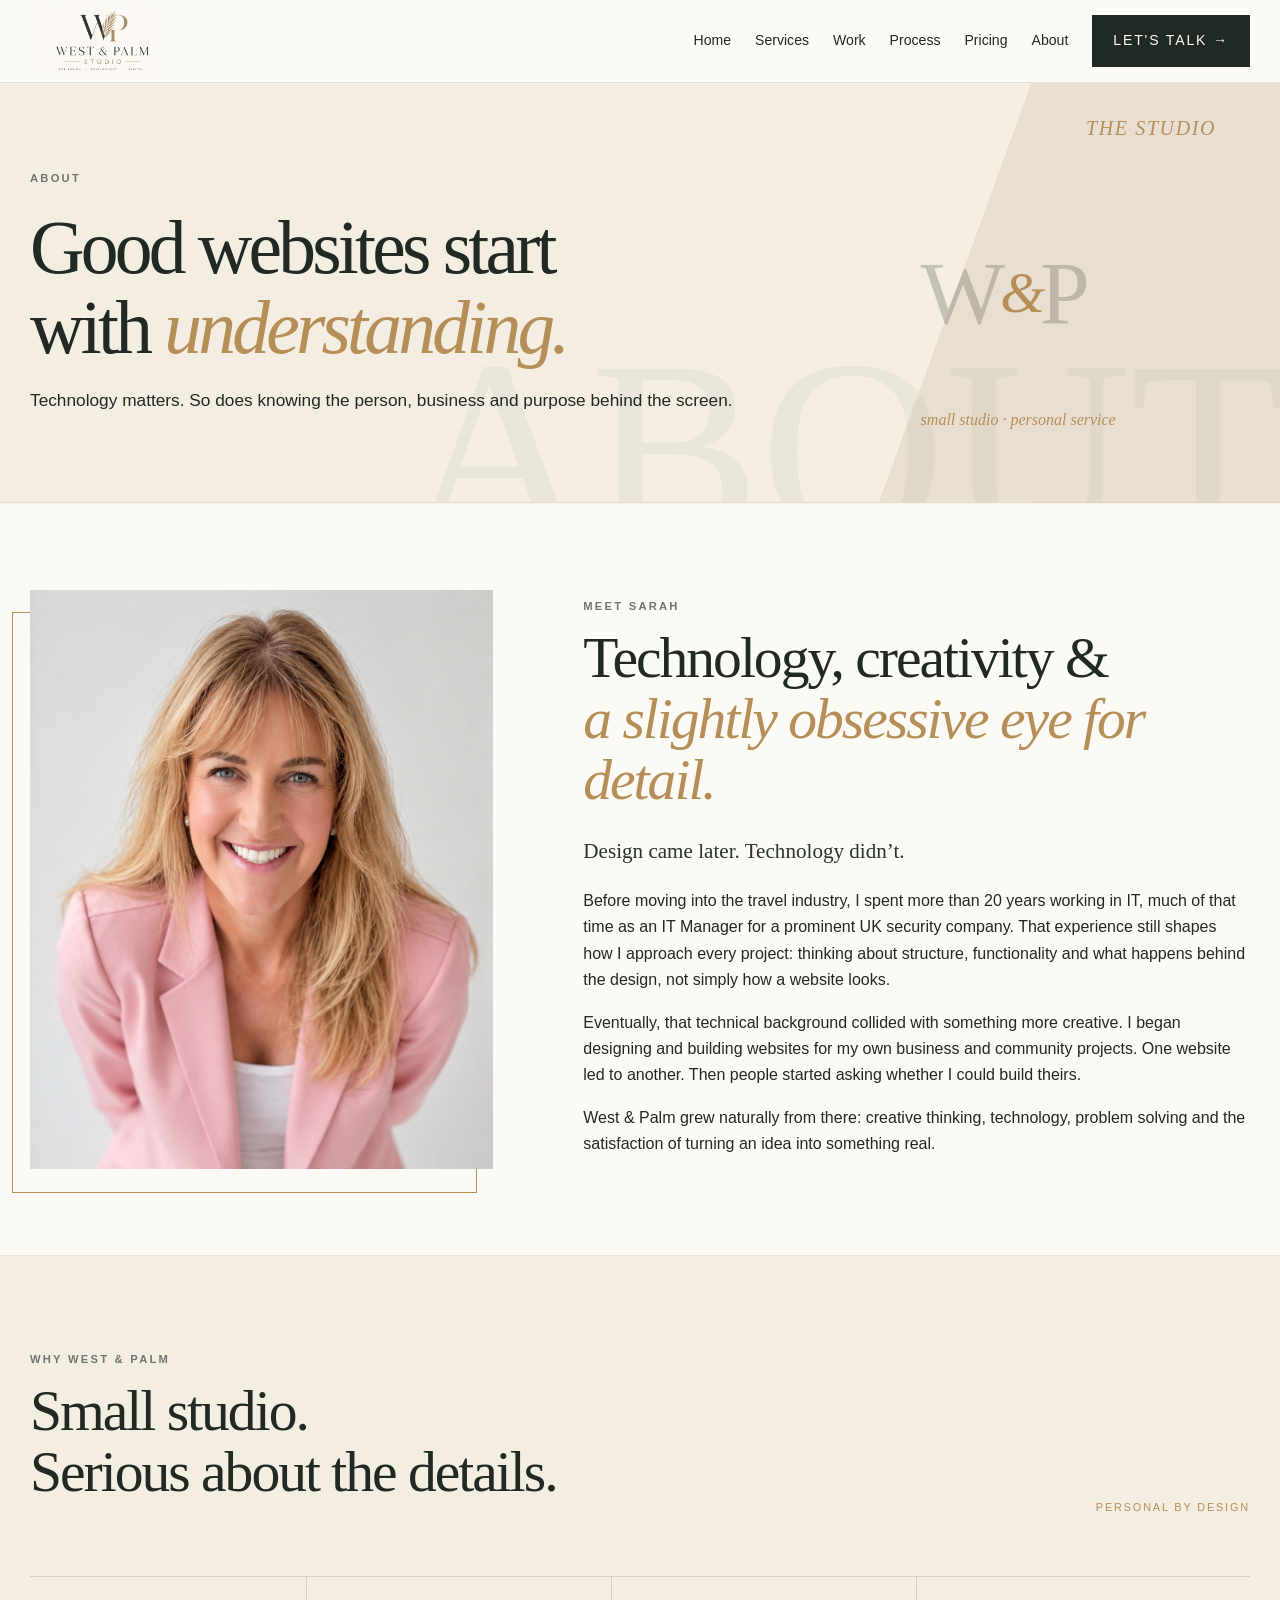
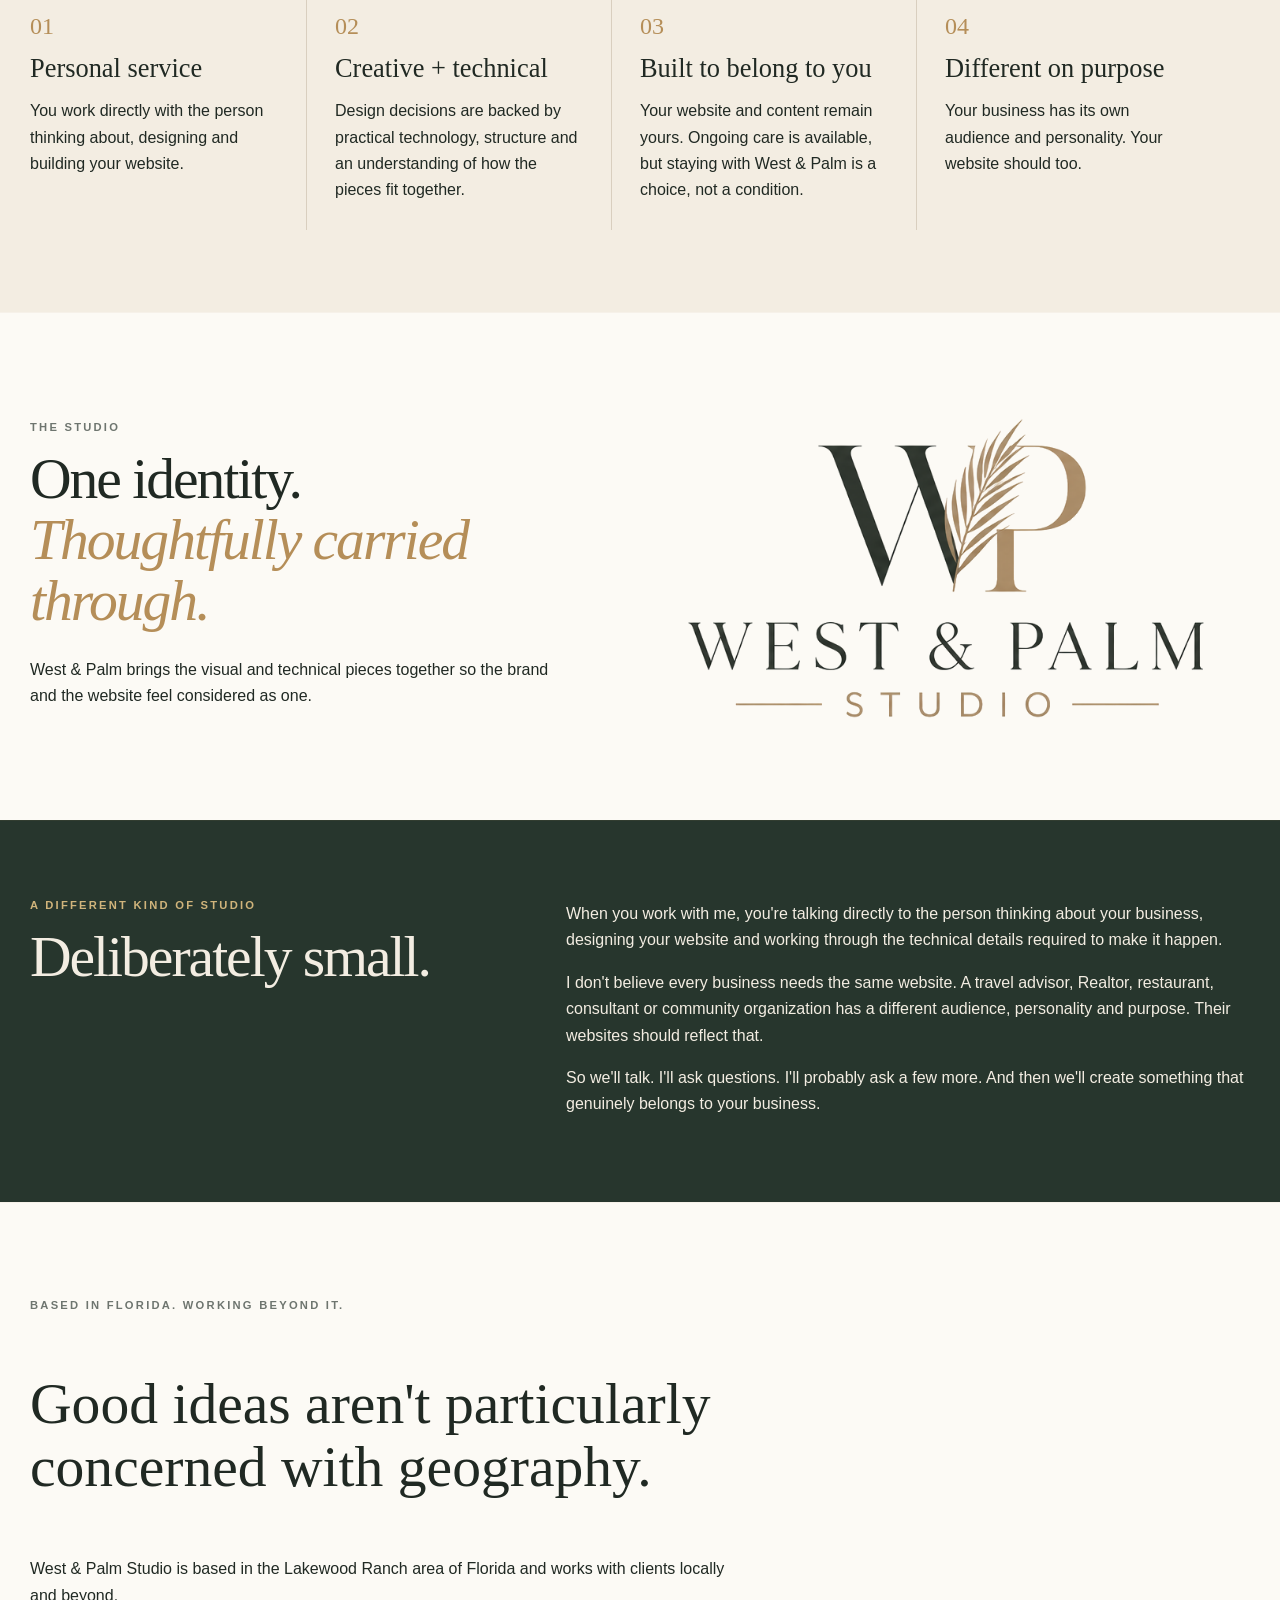
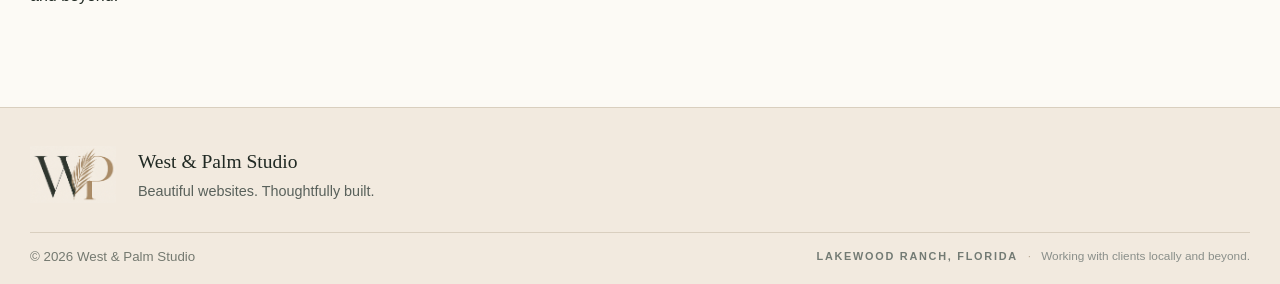
==== commit 83ce8bf8: "Add files via upload" ====
--- a/about.html
+++ b/about.html
@@ -1,2 +1,3 @@
 <!DOCTYPE html>
-<html lang="en"><head><meta charset="utf-8"/><meta content="width=device-width,initial-scale=1" name="viewport"/><title>About | West &amp; Palm Studio</title><meta content="Meet Sarah Cullen and learn about the personal, technically grounded approach behind West &amp; Palm Studio." name="description"/><link href="assets/wp-transparent.png" rel="icon"/><link href="styles.css" rel="stylesheet"/></head><body class="page-about"><header class="nav"><div class="wrap"><a aria-label="West &amp; Palm Studio" class="brand header-logo" href="index.html"><img alt="West &amp; Palm Studio" src="assets/west-palm-header-transparent.png"/></a><nav class="links"><a href="index.html">Home</a><a href="services.html">Services</a><a href="work.html">Work</a><a href="process.html">Process</a><a href="pricing.html">Pricing</a><a href="about.html">About</a><a class="btn fill" href="contact.html">Let's talk →</a></nav><button aria-controls="mobile-navigation" aria-expanded="false" aria-label="Open navigation" class="mobile-menu-toggle" type="button"><span></span><span></span><span></span></button><nav aria-label="Mobile navigation" class="mobile-navigation" id="mobile-navigation"><a href="index.html">Home</a><a href="services.html">Services</a><a href="work.html">Work</a><a href="process.html">Process</a><a href="pricing.html">Pricing</a><a href="about.html">About</a><a class="mobile-menu-cta" href="contact.html">Let's talk →</a></nav></div></header><main><section class="pagehero editorial-hero about-hero"><div class="wrap hero-editorial-grid"><div class="hero-editorial-copy"><p class="eyebrow">About</p><h1>Good websites start<br/>with <em>understanding.</em></h1><p>Technology matters. So does knowing the person, business and purpose behind the screen.</p></div><div aria-hidden="true" class="hero-editorial-art about-art"><b>W</b><span>&amp;</span><b>P</b><i>small studio · personal service</i></div></div></section><section class="section about-sarah"><div class="wrap about-sarah-grid"><div class="sarah-photo"><img alt="Sarah Cullen, West &amp; Palm Studio" src="assets/sarah-cullen.png"/></div><div class="sarah-story"><p class="eyebrow">Meet Sarah</p><h2>Technology, creativity &amp;<br/><em>a slightly obsessive eye for detail.</em></h2><p>I've always been comfortable around technology.</p><p>Before moving into the travel industry, I spent years working in IT, including as an IT Manager. Technology changed dramatically along the way, but my curiosity about how things work never disappeared.</p><p>Eventually, that technical background collided with something more creative. I began designing and building websites for my own business and community projects. One website led to another. Then people started asking whether I could build theirs.</p><p>West &amp; Palm grew naturally from there: creative thinking, technology, problem solving and the satisfaction of turning an idea into something real.</p></div></div></section><section class="section why-wp"><div class="wrap"><div class="services-head"><div><p class="eyebrow">Why West &amp; Palm</p><h2>Small studio.<br/>Serious about the details.</h2></div><p class="micro">Personal by design</p></div><div class="thinking-grid"><article><span>01</span><h3>Personal service</h3><p>You work directly with the person thinking about, designing and building your website.</p></article><article><span>02</span><h3>Creative + technical</h3><p>Design decisions are backed by practical technology, structure and an understanding of how the pieces fit together.</p></article><article><span>03</span><h3>Built to belong to you</h3><p>Your website and content remain yours. Ongoing care is available, but staying with West &amp; Palm is a choice, not a condition.</p></article><article><span>04</span><h3>Different on purpose</h3><p>Your business has its own audience and personality. Your website should too.</p></article></div></div></section><section class="section about-brand-signature"><div class="wrap about-brand-signature-grid"><div><p class="eyebrow">The studio</p><h2>One identity.<br/><em>Thoughtfully carried through.</em></h2><p>West &amp; Palm brings the visual and technical pieces together so the brand and the website feel considered as one.</p></div><div class="about-brand-logo"><img alt="West &amp; Palm Studio" src="assets/west-palm-logo.png"/></div></div></section><section class="section dark"><div class="wrap split"><div><p class="eyebrow">A different kind of studio</p><h2>Deliberately small.</h2></div><div><p>When you work with me, you're talking directly to the person thinking about your business, designing your website and working through the technical details required to make it happen.</p><p>I don't believe every business needs the same website. A travel advisor, Realtor, restaurant, consultant or community organization has a different audience, personality and purpose. Their websites should reflect that.</p><p>So we'll talk. I'll ask questions. I'll probably ask a few more. And then we'll create something that genuinely belongs to your business.</p></div></div></section><section class="section"><div class="wrap"><p class="eyebrow">Based in Florida. Working beyond it.</p><p class="quote">Good ideas aren't particularly concerned with geography.</p><p>West &amp; Palm Studio is based in the Lakewood Ranch area of Florida and works with clients locally and beyond.</p></div></section></main><footer class="footer"><div class="wrap footer-main"><div class="footer-brand"><div class="footer-brand-lockup"><a aria-label="West &amp; Palm Studio" class="footer-mark" href="index.html"><img alt="" src="assets/wp-transparent.png"/></a><div><p class="footer-studio-name">West &amp; Palm Studio</p><p class="footer-tagline">Beautiful websites. Thoughtfully built.</p></div></div></div></div><div class="wrap footer-bottom"><small>© <span data-year=""></span> West &amp; Palm Studio</small><small class="footer-location-line"><span class="footer-location-place">Lakewood Ranch, Florida</span><span class="footer-location-copy">Working with clients locally and beyond.</span></small></div></footer><script src="script.js"></script></body></html>+
+<html lang="en"><head><meta charset="utf-8"/><meta content="width=device-width,initial-scale=1" name="viewport"/><title>About | West &amp; Palm Studio</title><meta content="Meet Sarah Cullen and learn about the personal, technically grounded approach behind West &amp; Palm Studio." name="description"/><link href="assets/wp-transparent.png" rel="icon"/><link href="styles.css" rel="stylesheet"/></head><body class="page-about"><header class="nav"><div class="wrap"><a aria-label="West &amp; Palm Studio" class="brand header-logo" href="index.html"><img alt="West &amp; Palm Studio" src="assets/west-palm-header-transparent.png"/></a><nav class="links"><a href="index.html">Home</a><a href="services.html">Services</a><a href="work.html">Work</a><a href="process.html">Process</a><a href="pricing.html">Pricing</a><a href="about.html">About</a><a class="btn fill" href="contact.html">Let's talk →</a></nav><button aria-controls="mobile-navigation" aria-expanded="false" aria-label="Open navigation" class="mobile-menu-toggle" type="button"><span></span><span></span><span></span></button><nav aria-label="Mobile navigation" class="mobile-navigation" id="mobile-navigation"><a href="index.html">Home</a><a href="services.html">Services</a><a href="work.html">Work</a><a href="process.html">Process</a><a href="pricing.html">Pricing</a><a href="about.html">About</a><a class="mobile-menu-cta" href="contact.html">Let's talk →</a></nav></div></header><main><section class="pagehero editorial-hero about-hero"><div class="wrap hero-editorial-grid"><div class="hero-editorial-copy"><p class="eyebrow">About</p><h1>Good websites start<br/>with <em>understanding.</em></h1><p>Technology matters. So does knowing the person, business and purpose behind the screen.</p></div><div aria-hidden="true" class="hero-editorial-art about-art"><b>W</b><span>&amp;</span><b>P</b><i>small studio · personal service</i></div></div></section><section class="section about-sarah"><div class="wrap about-sarah-grid"><div class="sarah-photo"><img alt="Sarah Cullen, West &amp; Palm Studio" src="assets/sarah-cullen.png"/></div><div class="sarah-story"><p class="eyebrow">Meet Sarah</p><h2>Technology, creativity &amp;<br/><em>a slightly obsessive eye for detail.</em></h2><p class="about-tech-lead">Design came later. Technology didn’t.</p><p>Before moving into the travel industry, I spent more than 20 years working in IT, much of that time as an IT Manager for a prominent UK security company. That experience still shapes how I approach every project: thinking about structure, functionality and what happens behind the design, not simply how a website looks.</p><p>Eventually, that technical background collided with something more creative. I began designing and building websites for my own business and community projects. One website led to another. Then people started asking whether I could build theirs.</p><p>West &amp; Palm grew naturally from there: creative thinking, technology, problem solving and the satisfaction of turning an idea into something real.</p></div></div></section><section class="section why-wp"><div class="wrap"><div class="services-head"><div><p class="eyebrow">Why West &amp; Palm</p><h2>Small studio.<br/>Serious about the details.</h2></div><p class="micro">Personal by design</p></div><div class="thinking-grid"><article><span>01</span><h3>Personal service</h3><p>You work directly with the person thinking about, designing and building your website.</p></article><article><span>02</span><h3>Creative + technical</h3><p>Design decisions are backed by practical technology, structure and an understanding of how the pieces fit together.</p></article><article><span>03</span><h3>Built to belong to you</h3><p>Your website and content remain yours. Ongoing care is available, but staying with West &amp; Palm is a choice, not a condition.</p></article><article><span>04</span><h3>Different on purpose</h3><p>Your business has its own audience and personality. Your website should too.</p></article></div></div></section><section class="section about-brand-signature"><div class="wrap about-brand-signature-grid"><div><p class="eyebrow">The studio</p><h2>One identity.<br/><em>Thoughtfully carried through.</em></h2><p>West &amp; Palm brings the visual and technical pieces together so the brand and the website feel considered as one.</p></div><div class="about-brand-logo"><img alt="West &amp; Palm Studio" src="assets/west-palm-logo.png"/></div></div></section><section class="section dark"><div class="wrap split"><div><p class="eyebrow">A different kind of studio</p><h2>Deliberately small.</h2></div><div><p>When you work with me, you're talking directly to the person thinking about your business, designing your website and working through the technical details required to make it happen.</p><p>I don't believe every business needs the same website. A travel advisor, Realtor, restaurant, consultant or community organization has a different audience, personality and purpose. Their websites should reflect that.</p><p>So we'll talk. I'll ask questions. I'll probably ask a few more. And then we'll create something that genuinely belongs to your business.</p></div></div></section><section class="section"><div class="wrap"><p class="eyebrow">Based in Florida. Working beyond it.</p><p class="quote">Good ideas aren't particularly concerned with geography.</p><p>West &amp; Palm Studio is based in the Lakewood Ranch area of Florida and works with clients locally and beyond.</p></div></section></main><footer class="footer"><div class="wrap footer-main"><div class="footer-brand"><div class="footer-brand-lockup"><a aria-label="West &amp; Palm Studio" class="footer-mark" href="index.html"><img alt="" src="assets/wp-transparent.png"/></a><div><p class="footer-studio-name">West &amp; Palm Studio</p><p class="footer-tagline">Beautiful websites. Thoughtfully built.</p></div></div></div></div><div class="wrap footer-bottom"><small>© <span data-year=""></span> West &amp; Palm Studio</small><small class="footer-location-line"><span class="footer-location-place">Lakewood Ranch, Florida</span><span class="footer-location-copy">Working with clients locally and beyond.</span></small></div></footer><script src="script.js"></script></body></html>
--- a/styles.css
+++ b/styles.css
@@ -525,14 +525,6 @@
   /* Give the brand more authority without increasing the navigation bar. */
   .header-logo{width:270px;height:76px}
 
-  /* Interior heroes: content-led, with enough room for the editorial type. */
-  .pagehero.editorial-hero{height:auto!important;max-height:none!important;min-height:620px!important;overflow:hidden!important;padding:0!important}
-  .pagehero.editorial-hero>.wrap{height:auto!important;min-height:620px!important}
-  .pagehero.editorial-hero:not(.work-hero) .hero-editorial-grid,
-  .pagehero.editorial-hero:not(.work-hero) .hero-editorial-copy{height:auto!important;min-height:620px!important}
-  .pagehero.editorial-hero .hero-editorial-copy{padding-top:92px!important;padding-bottom:86px!important}
-  .pagehero.editorial-hero.work-hero>.wrap{min-height:650px!important;height:auto!important;padding-top:72px!important;padding-bottom:72px!important;transform:none!important;justify-content:center}
-
   /* Green statement sections should read as bands, not spare hero screens. */
   .dark{height:auto!important;min-height:0!important;padding:64px 0 68px!important}
   .page-process .dark{padding:62px 0 66px!important}
@@ -560,3 +552,41 @@
 @media(prefers-reduced-motion:reduce){.testimonial-track{animation:none;flex-wrap:wrap;width:auto;justify-content:center}}
 @media(max-width:900px){.testimonial-track{animation-duration:48s}.testimonial-track .client-voice{width:min(390px,84vw)}}
 @media(max-width:620px){.testimonial-track{animation-duration:42s}}
+
+/* V4 desktop refinement: calmer scale, content-led sections, page-specific fixes */
+@media(min-width:901px){
+  /* Process closing statement: strong, not full-screen. */
+  .page-process .dark{padding:70px 0 76px!important}
+  .page-process .dark .quote{font-size:clamp(2.45rem,3.55vw,3.85rem)!important;max-width:900px;line-height:1.08;margin:.18em 0 .45em}
+  .page-process .dark .btn{margin-top:8px}
+
+  /* Homepage closing CTA: content-led rather than viewport-like. */
+  .page-home .dark:last-of-type{padding:72px 0 82px!important;min-height:0!important;height:auto!important}
+  .page-home .dark:last-of-type .quote{font-size:clamp(2.8rem,4vw,4.15rem)!important;margin:.18em 0 .28em}
+  .page-home .dark:last-of-type .btn{margin-top:14px}
+
+  /* Website Care: a purposeful dark transition. */
+  .page-services .service-care{background:var(--forest)!important;color:var(--cream)!important;padding:82px 0 88px!important}
+  .page-services .service-care .eyebrow{color:#d0b47b!important}
+  .page-services .service-care h2{color:var(--cream)!important}
+  .page-services .service-care p{color:rgba(243,237,226,.9)}
+  .page-services .service-care .text-link{color:var(--cream)!important;border-bottom-color:var(--gold)!important}
+
+  /* Work closing CTA: ensure the button remains comfortably inside the band. */
+  .work-final-cta{padding:72px 0 82px!important;min-height:0!important;height:auto!important}
+  .work-final-cta .quote{font-size:clamp(2.6rem,3.8vw,4rem)!important}
+}
+
+/* V8 launch polish: tighten Pricing rhythm without touching restored hero geometry. */
+.page-pricing .comparison-section{padding-bottom:44px}
+.page-pricing .inclusions{padding-top:44px;padding-bottom:64px}
+.page-pricing .inclusions .split{align-items:start}
+.about-tech-lead{font-family:Georgia,'Times New Roman',serif;font-size:1.32rem;line-height:1.45;color:var(--forest);margin-top:24px}
+@media(max-width:900px){
+  .page-pricing .comparison-section{padding-bottom:38px}
+  .page-pricing .inclusions{padding-top:38px;padding-bottom:56px}
+}
+@media(max-width:620px){
+  .page-pricing .comparison-section{padding-bottom:32px}
+  .page-pricing .inclusions{padding-top:32px;padding-bottom:48px}
+}
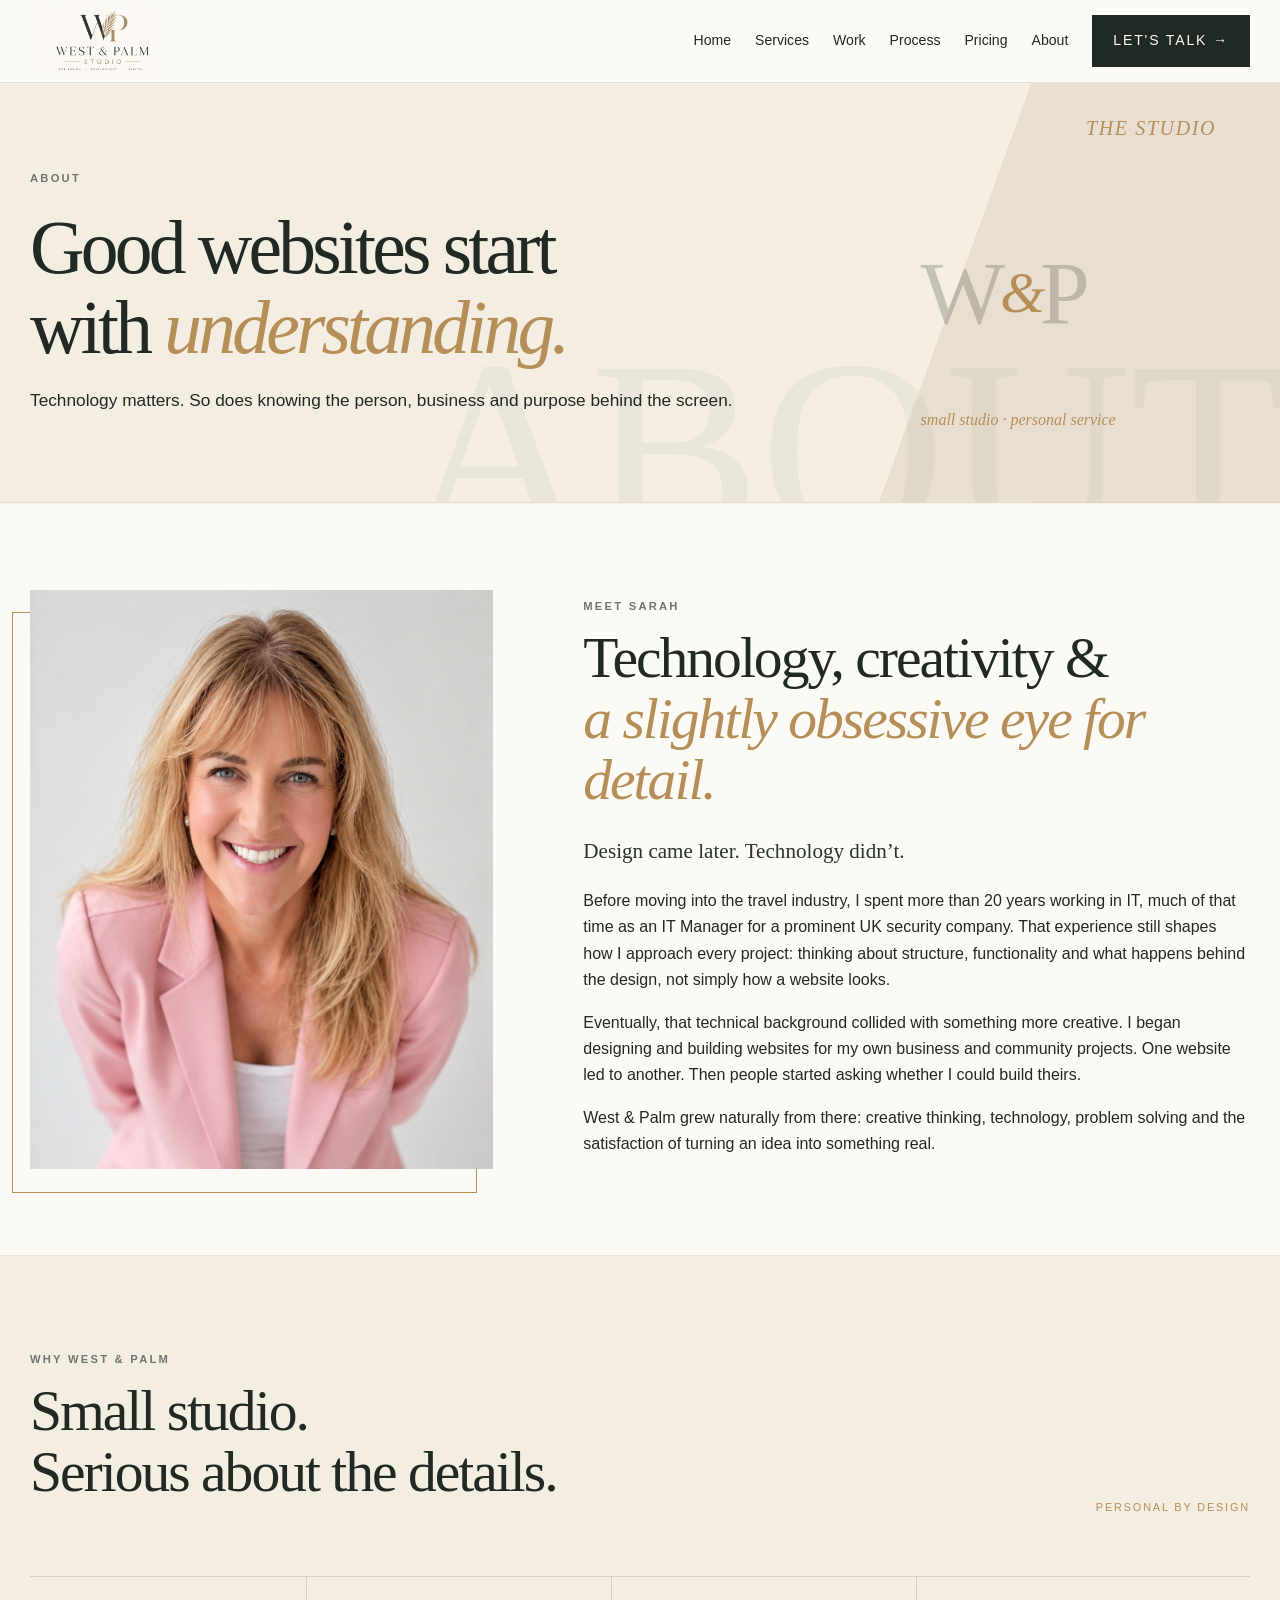
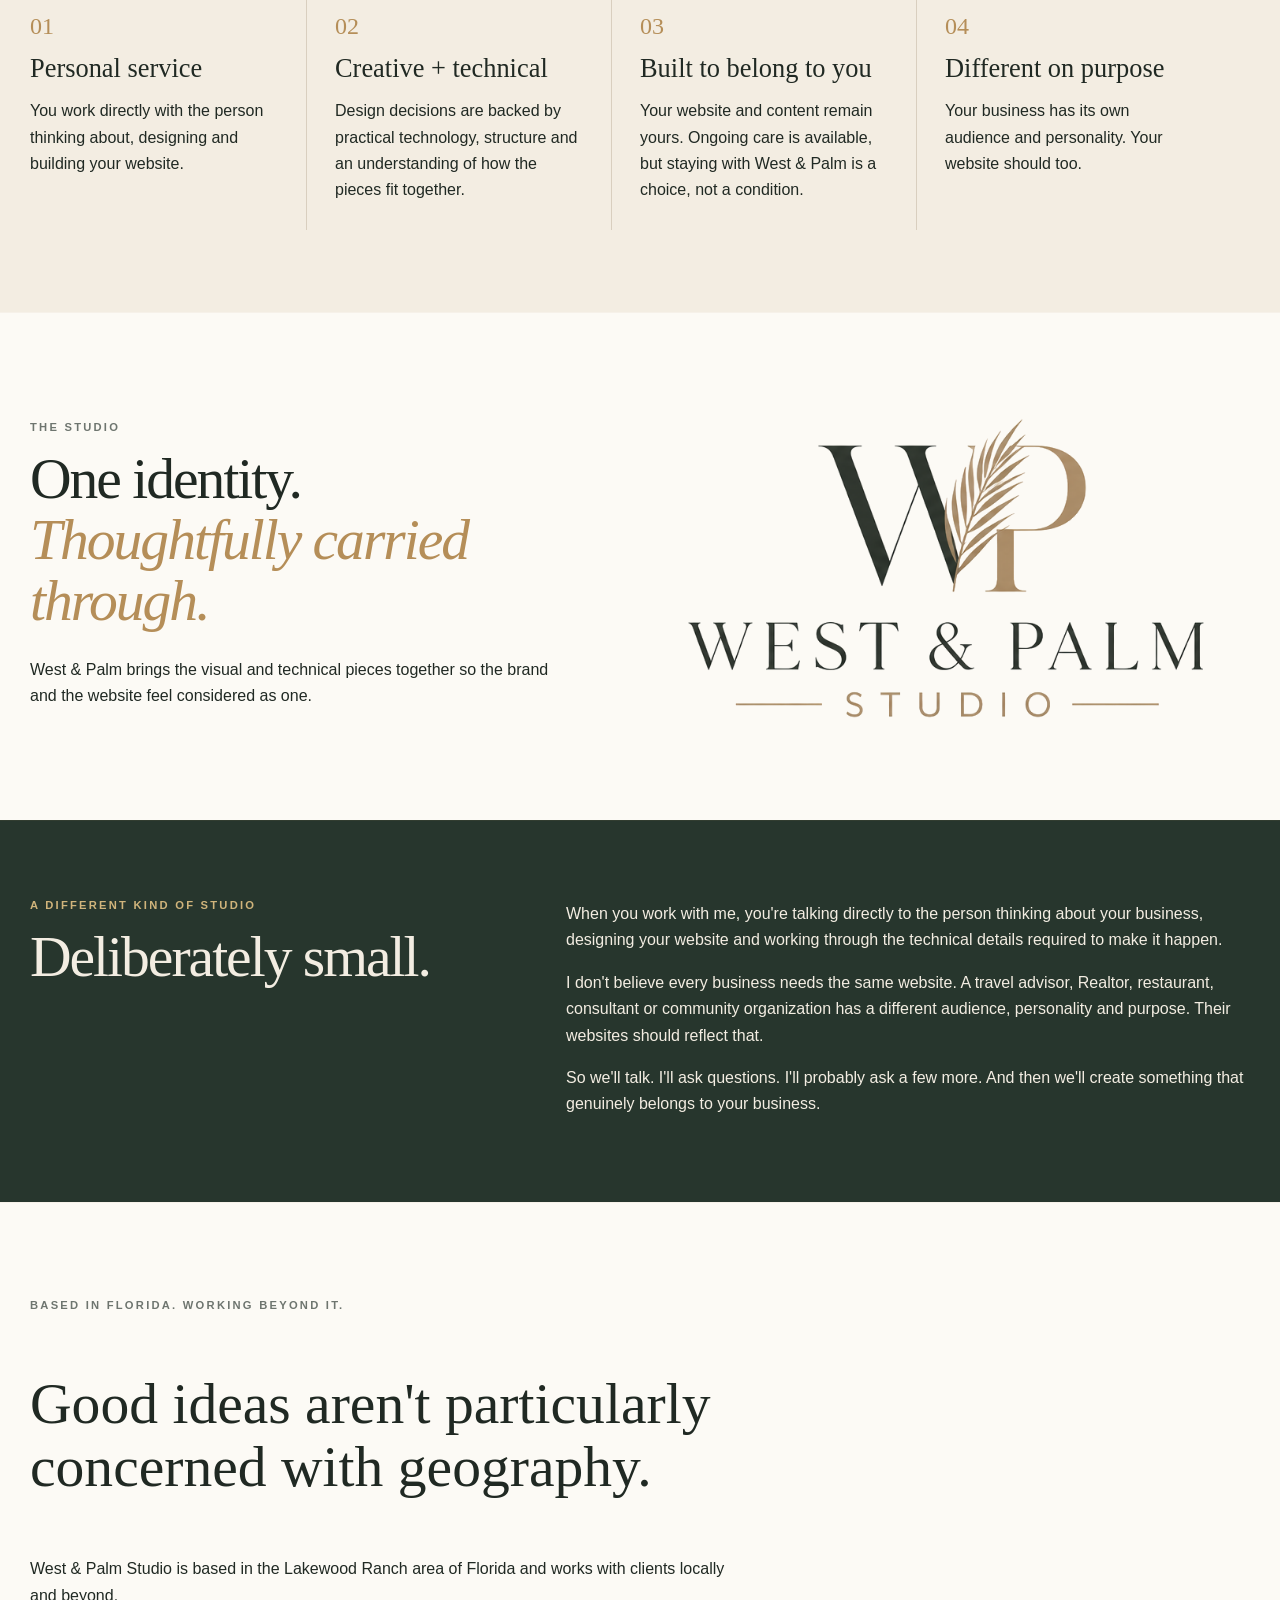
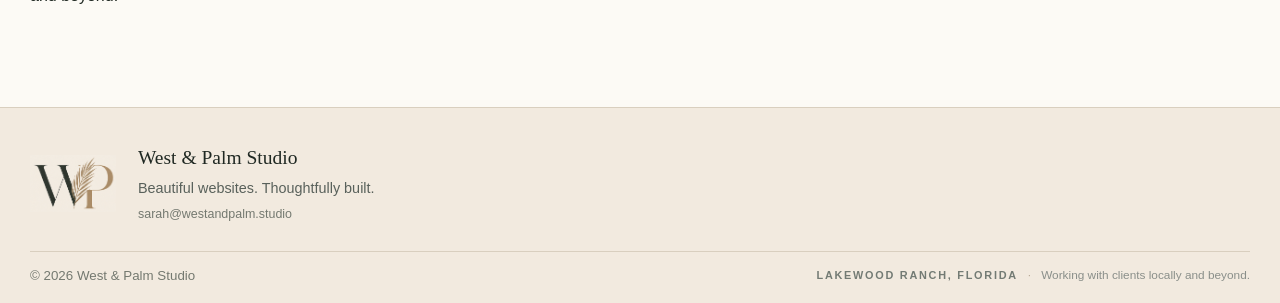
==== commit d63f01d4: "Add files via upload" ====
--- a/about.html
+++ b/about.html
@@ -1,3 +1,3 @@
 <!DOCTYPE html>
 
-<html lang="en"><head><meta charset="utf-8"/><meta content="width=device-width,initial-scale=1" name="viewport"/><title>About | West &amp; Palm Studio</title><meta content="Meet Sarah Cullen and learn about the personal, technically grounded approach behind West &amp; Palm Studio." name="description"/><link href="assets/wp-transparent.png" rel="icon"/><link href="styles.css" rel="stylesheet"/></head><body class="page-about"><header class="nav"><div class="wrap"><a aria-label="West &amp; Palm Studio" class="brand header-logo" href="index.html"><img alt="West &amp; Palm Studio" src="assets/west-palm-header-transparent.png"/></a><nav class="links"><a href="index.html">Home</a><a href="services.html">Services</a><a href="work.html">Work</a><a href="process.html">Process</a><a href="pricing.html">Pricing</a><a href="about.html">About</a><a class="btn fill" href="contact.html">Let's talk →</a></nav><button aria-controls="mobile-navigation" aria-expanded="false" aria-label="Open navigation" class="mobile-menu-toggle" type="button"><span></span><span></span><span></span></button><nav aria-label="Mobile navigation" class="mobile-navigation" id="mobile-navigation"><a href="index.html">Home</a><a href="services.html">Services</a><a href="work.html">Work</a><a href="process.html">Process</a><a href="pricing.html">Pricing</a><a href="about.html">About</a><a class="mobile-menu-cta" href="contact.html">Let's talk →</a></nav></div></header><main><section class="pagehero editorial-hero about-hero"><div class="wrap hero-editorial-grid"><div class="hero-editorial-copy"><p class="eyebrow">About</p><h1>Good websites start<br/>with <em>understanding.</em></h1><p>Technology matters. So does knowing the person, business and purpose behind the screen.</p></div><div aria-hidden="true" class="hero-editorial-art about-art"><b>W</b><span>&amp;</span><b>P</b><i>small studio · personal service</i></div></div></section><section class="section about-sarah"><div class="wrap about-sarah-grid"><div class="sarah-photo"><img alt="Sarah Cullen, West &amp; Palm Studio" src="assets/sarah-cullen.png"/></div><div class="sarah-story"><p class="eyebrow">Meet Sarah</p><h2>Technology, creativity &amp;<br/><em>a slightly obsessive eye for detail.</em></h2><p class="about-tech-lead">Design came later. Technology didn’t.</p><p>Before moving into the travel industry, I spent more than 20 years working in IT, much of that time as an IT Manager for a prominent UK security company. That experience still shapes how I approach every project: thinking about structure, functionality and what happens behind the design, not simply how a website looks.</p><p>Eventually, that technical background collided with something more creative. I began designing and building websites for my own business and community projects. One website led to another. Then people started asking whether I could build theirs.</p><p>West &amp; Palm grew naturally from there: creative thinking, technology, problem solving and the satisfaction of turning an idea into something real.</p></div></div></section><section class="section why-wp"><div class="wrap"><div class="services-head"><div><p class="eyebrow">Why West &amp; Palm</p><h2>Small studio.<br/>Serious about the details.</h2></div><p class="micro">Personal by design</p></div><div class="thinking-grid"><article><span>01</span><h3>Personal service</h3><p>You work directly with the person thinking about, designing and building your website.</p></article><article><span>02</span><h3>Creative + technical</h3><p>Design decisions are backed by practical technology, structure and an understanding of how the pieces fit together.</p></article><article><span>03</span><h3>Built to belong to you</h3><p>Your website and content remain yours. Ongoing care is available, but staying with West &amp; Palm is a choice, not a condition.</p></article><article><span>04</span><h3>Different on purpose</h3><p>Your business has its own audience and personality. Your website should too.</p></article></div></div></section><section class="section about-brand-signature"><div class="wrap about-brand-signature-grid"><div><p class="eyebrow">The studio</p><h2>One identity.<br/><em>Thoughtfully carried through.</em></h2><p>West &amp; Palm brings the visual and technical pieces together so the brand and the website feel considered as one.</p></div><div class="about-brand-logo"><img alt="West &amp; Palm Studio" src="assets/west-palm-logo.png"/></div></div></section><section class="section dark"><div class="wrap split"><div><p class="eyebrow">A different kind of studio</p><h2>Deliberately small.</h2></div><div><p>When you work with me, you're talking directly to the person thinking about your business, designing your website and working through the technical details required to make it happen.</p><p>I don't believe every business needs the same website. A travel advisor, Realtor, restaurant, consultant or community organization has a different audience, personality and purpose. Their websites should reflect that.</p><p>So we'll talk. I'll ask questions. I'll probably ask a few more. And then we'll create something that genuinely belongs to your business.</p></div></div></section><section class="section"><div class="wrap"><p class="eyebrow">Based in Florida. Working beyond it.</p><p class="quote">Good ideas aren't particularly concerned with geography.</p><p>West &amp; Palm Studio is based in the Lakewood Ranch area of Florida and works with clients locally and beyond.</p></div></section></main><footer class="footer"><div class="wrap footer-main"><div class="footer-brand"><div class="footer-brand-lockup"><a aria-label="West &amp; Palm Studio" class="footer-mark" href="index.html"><img alt="" src="assets/wp-transparent.png"/></a><div><p class="footer-studio-name">West &amp; Palm Studio</p><p class="footer-tagline">Beautiful websites. Thoughtfully built.</p></div></div></div></div><div class="wrap footer-bottom"><small>© <span data-year=""></span> West &amp; Palm Studio</small><small class="footer-location-line"><span class="footer-location-place">Lakewood Ranch, Florida</span><span class="footer-location-copy">Working with clients locally and beyond.</span></small></div></footer><script src="script.js"></script></body></html>+<html lang="en"><head><meta charset="utf-8"/><meta content="width=device-width,initial-scale=1" name="viewport"/><title>About | West &amp; Palm Studio</title><meta content="Meet Sarah Cullen and learn about the personal, technically grounded approach behind West &amp; Palm Studio." name="description"/><link href="assets/wp-transparent.png" rel="icon"/><link href="styles.css" rel="stylesheet"/></head><body class="page-about"><header class="nav"><div class="wrap"><a aria-label="West &amp; Palm Studio" class="brand header-logo" href="index.html"><img alt="West &amp; Palm Studio" src="assets/west-palm-header-transparent.png"/></a><nav class="links"><a href="index.html">Home</a><a href="services.html">Services</a><a href="work.html">Work</a><a href="process.html">Process</a><a href="pricing.html">Pricing</a><a href="about.html">About</a><a class="btn fill" href="contact.html">Let's talk →</a></nav><button aria-controls="mobile-navigation" aria-expanded="false" aria-label="Open navigation" class="mobile-menu-toggle" type="button"><span></span><span></span><span></span></button><nav aria-label="Mobile navigation" class="mobile-navigation" id="mobile-navigation"><a href="index.html">Home</a><a href="services.html">Services</a><a href="work.html">Work</a><a href="process.html">Process</a><a href="pricing.html">Pricing</a><a href="about.html">About</a><a class="mobile-menu-cta" href="contact.html">Let's talk →</a></nav></div></header><main><section class="pagehero editorial-hero about-hero"><div class="wrap hero-editorial-grid"><div class="hero-editorial-copy"><p class="eyebrow">About</p><h1>Good websites start<br/>with <em>understanding.</em></h1><p>Technology matters. So does knowing the person, business and purpose behind the screen.</p></div><div aria-hidden="true" class="hero-editorial-art about-art"><b>W</b><span>&amp;</span><b>P</b><i>small studio · personal service</i></div></div></section><section class="section about-sarah"><div class="wrap about-sarah-grid"><div class="sarah-photo"><img alt="Sarah Cullen, West &amp; Palm Studio" src="assets/sarah-cullen.png"/></div><div class="sarah-story"><p class="eyebrow">Meet Sarah</p><h2>Technology, creativity &amp;<br/><em>a slightly obsessive eye for detail.</em></h2><p class="about-tech-lead">Design came later. Technology didn’t.</p><p>Before moving into the travel industry, I spent more than 20 years working in IT, much of that time as an IT Manager for a prominent UK security company. That experience still shapes how I approach every project: thinking about structure, functionality and what happens behind the design, not simply how a website looks.</p><p>Eventually, that technical background collided with something more creative. I began designing and building websites for my own business and community projects. One website led to another. Then people started asking whether I could build theirs.</p><p>West &amp; Palm grew naturally from there: creative thinking, technology, problem solving and the satisfaction of turning an idea into something real.</p></div></div></section><section class="section why-wp"><div class="wrap"><div class="services-head"><div><p class="eyebrow">Why West &amp; Palm</p><h2>Small studio.<br/>Serious about the details.</h2></div><p class="micro">Personal by design</p></div><div class="thinking-grid"><article><span>01</span><h3>Personal service</h3><p>You work directly with the person thinking about, designing and building your website.</p></article><article><span>02</span><h3>Creative + technical</h3><p>Design decisions are backed by practical technology, structure and an understanding of how the pieces fit together.</p></article><article><span>03</span><h3>Built to belong to you</h3><p>Your website and content remain yours. Ongoing care is available, but staying with West &amp; Palm is a choice, not a condition.</p></article><article><span>04</span><h3>Different on purpose</h3><p>Your business has its own audience and personality. Your website should too.</p></article></div></div></section><section class="section about-brand-signature"><div class="wrap about-brand-signature-grid"><div><p class="eyebrow">The studio</p><h2>One identity.<br/><em>Thoughtfully carried through.</em></h2><p>West &amp; Palm brings the visual and technical pieces together so the brand and the website feel considered as one.</p></div><div class="about-brand-logo"><img alt="West &amp; Palm Studio" src="assets/west-palm-logo.png"/></div></div></section><section class="section dark"><div class="wrap split"><div><p class="eyebrow">A different kind of studio</p><h2>Deliberately small.</h2></div><div><p>When you work with me, you're talking directly to the person thinking about your business, designing your website and working through the technical details required to make it happen.</p><p>I don't believe every business needs the same website. A travel advisor, Realtor, restaurant, consultant or community organization has a different audience, personality and purpose. Their websites should reflect that.</p><p>So we'll talk. I'll ask questions. I'll probably ask a few more. And then we'll create something that genuinely belongs to your business.</p></div></div></section><section class="section"><div class="wrap"><p class="eyebrow">Based in Florida. Working beyond it.</p><p class="quote">Good ideas aren't particularly concerned with geography.</p><p>West &amp; Palm Studio is based in the Lakewood Ranch area of Florida and works with clients locally and beyond.</p></div></section></main><footer class="footer"><div class="wrap footer-main"><div class="footer-brand"><div class="footer-brand-lockup"><a aria-label="West &amp; Palm Studio" class="footer-mark" href="index.html"><img alt="" src="assets/wp-transparent.png"/></a><div><p class="footer-studio-name">West &amp; Palm Studio</p><p class="footer-tagline">Beautiful websites. Thoughtfully built.</p><a class="footer-email" href="mailto:sarah@westandpalm.studio">sarah@westandpalm.studio</a></div></div></div></div><div class="wrap footer-bottom"><small>© <span data-year=""></span> West &amp; Palm Studio</small><small class="footer-location-line"><span class="footer-location-place">Lakewood Ranch, Florida</span><span class="footer-location-copy">Working with clients locally and beyond.</span></small></div></footer><script src="script.js"></script></body></html>
--- a/styles.css
+++ b/styles.css
@@ -590,3 +590,13 @@
   .page-pricing .comparison-section{padding-bottom:32px}
   .page-pricing .inclusions{padding-top:32px;padding-bottom:48px}
 }
+
+/* V9: Pricing hero separation only. Keep restored hero geometry untouched. */
+.page-pricing .packages-section{background:#ded4c5!important}
+
+/* V1.9.9 — public studio email + direct contact option */
+.footer-email{display:inline-block;margin-top:5px;color:#747970;text-decoration:none;font:400 .78rem/1.4 Arial,Helvetica,sans-serif}
+.footer-email:hover{color:var(--sand)}
+.contact-direct-email{margin-top:18px;font-size:.92rem}
+.contact-direct-email a{color:var(--forest);text-decoration:none;border-bottom:1px solid rgba(32,41,35,.28)}
+.contact-direct-email a:hover{color:var(--sand);border-bottom-color:var(--sand)}
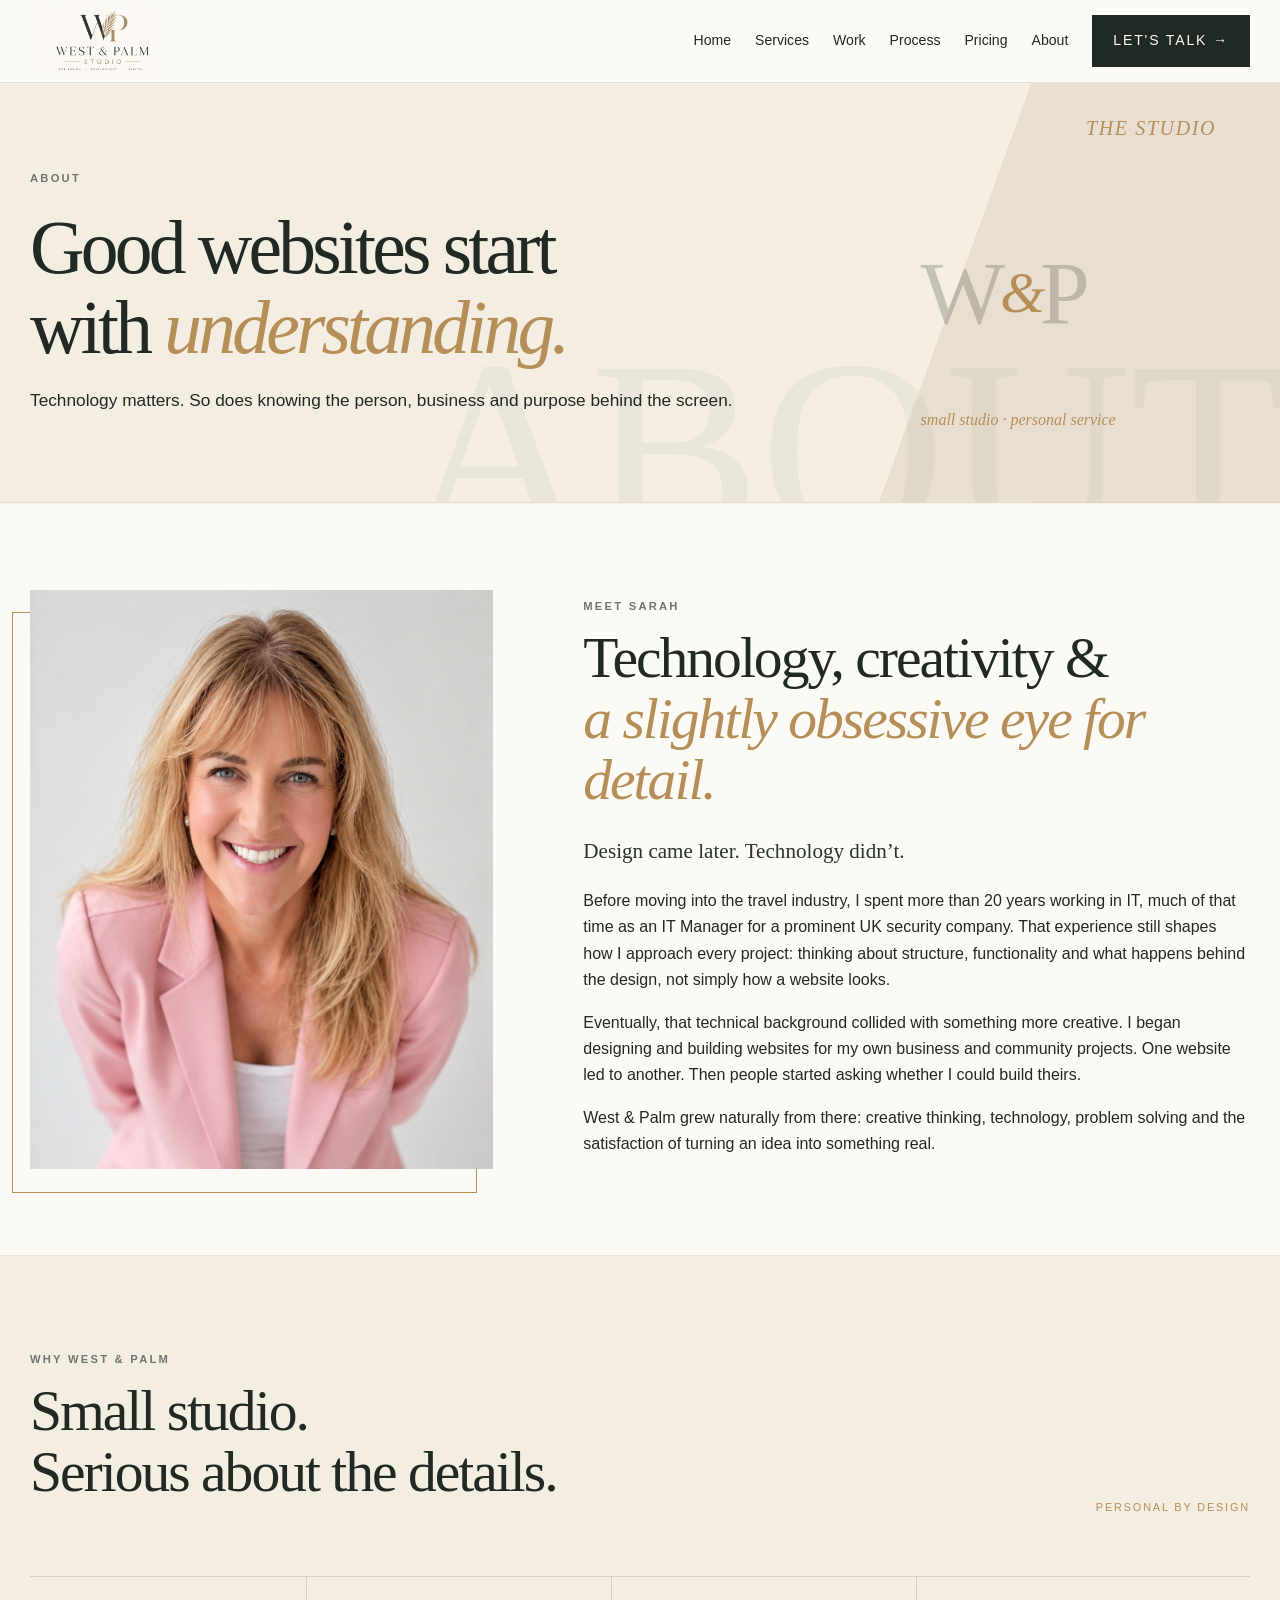
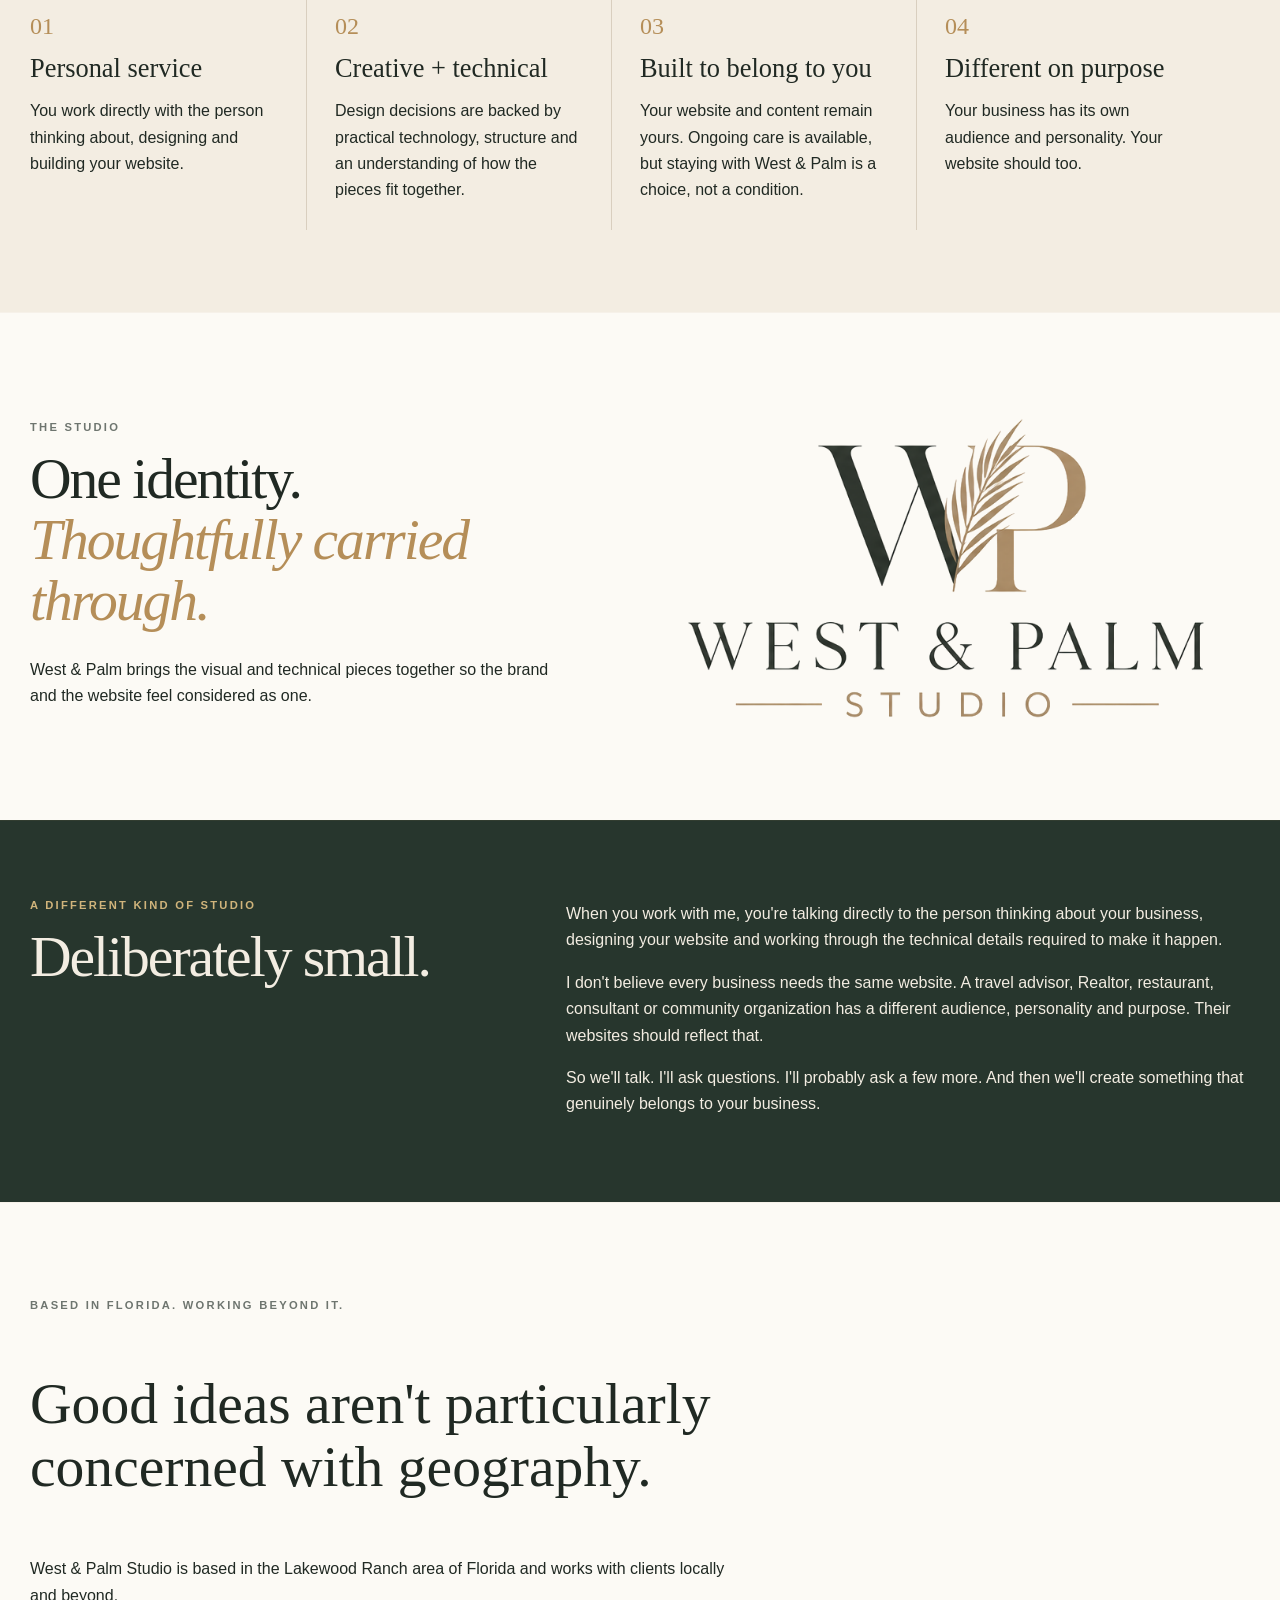
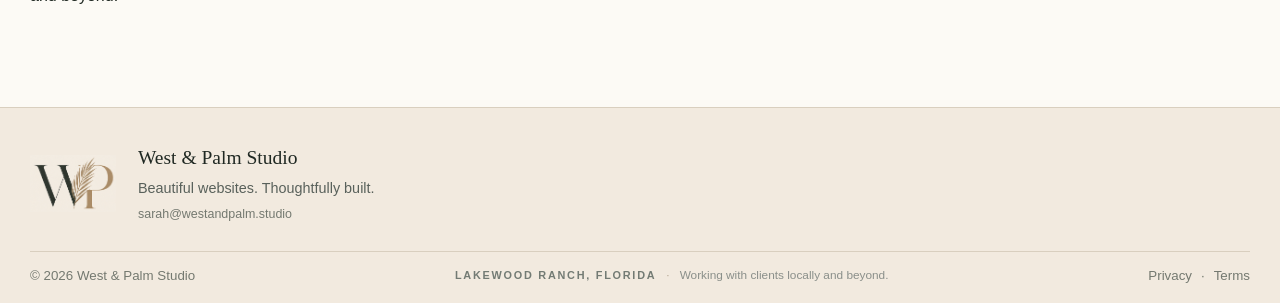
==== commit ee12f7ae: "Add files via upload" ====
--- a/about.html
+++ b/about.html
@@ -1,3 +1,3 @@
 <!DOCTYPE html>
 
-<html lang="en"><head><meta charset="utf-8"/><meta content="width=device-width,initial-scale=1" name="viewport"/><title>About | West &amp; Palm Studio</title><meta content="Meet Sarah Cullen and learn about the personal, technically grounded approach behind West &amp; Palm Studio." name="description"/><link href="assets/wp-transparent.png" rel="icon"/><link href="styles.css" rel="stylesheet"/></head><body class="page-about"><header class="nav"><div class="wrap"><a aria-label="West &amp; Palm Studio" class="brand header-logo" href="index.html"><img alt="West &amp; Palm Studio" src="assets/west-palm-header-transparent.png"/></a><nav class="links"><a href="index.html">Home</a><a href="services.html">Services</a><a href="work.html">Work</a><a href="process.html">Process</a><a href="pricing.html">Pricing</a><a href="about.html">About</a><a class="btn fill" href="contact.html">Let's talk →</a></nav><button aria-controls="mobile-navigation" aria-expanded="false" aria-label="Open navigation" class="mobile-menu-toggle" type="button"><span></span><span></span><span></span></button><nav aria-label="Mobile navigation" class="mobile-navigation" id="mobile-navigation"><a href="index.html">Home</a><a href="services.html">Services</a><a href="work.html">Work</a><a href="process.html">Process</a><a href="pricing.html">Pricing</a><a href="about.html">About</a><a class="mobile-menu-cta" href="contact.html">Let's talk →</a></nav></div></header><main><section class="pagehero editorial-hero about-hero"><div class="wrap hero-editorial-grid"><div class="hero-editorial-copy"><p class="eyebrow">About</p><h1>Good websites start<br/>with <em>understanding.</em></h1><p>Technology matters. So does knowing the person, business and purpose behind the screen.</p></div><div aria-hidden="true" class="hero-editorial-art about-art"><b>W</b><span>&amp;</span><b>P</b><i>small studio · personal service</i></div></div></section><section class="section about-sarah"><div class="wrap about-sarah-grid"><div class="sarah-photo"><img alt="Sarah Cullen, West &amp; Palm Studio" src="assets/sarah-cullen.png"/></div><div class="sarah-story"><p class="eyebrow">Meet Sarah</p><h2>Technology, creativity &amp;<br/><em>a slightly obsessive eye for detail.</em></h2><p class="about-tech-lead">Design came later. Technology didn’t.</p><p>Before moving into the travel industry, I spent more than 20 years working in IT, much of that time as an IT Manager for a prominent UK security company. That experience still shapes how I approach every project: thinking about structure, functionality and what happens behind the design, not simply how a website looks.</p><p>Eventually, that technical background collided with something more creative. I began designing and building websites for my own business and community projects. One website led to another. Then people started asking whether I could build theirs.</p><p>West &amp; Palm grew naturally from there: creative thinking, technology, problem solving and the satisfaction of turning an idea into something real.</p></div></div></section><section class="section why-wp"><div class="wrap"><div class="services-head"><div><p class="eyebrow">Why West &amp; Palm</p><h2>Small studio.<br/>Serious about the details.</h2></div><p class="micro">Personal by design</p></div><div class="thinking-grid"><article><span>01</span><h3>Personal service</h3><p>You work directly with the person thinking about, designing and building your website.</p></article><article><span>02</span><h3>Creative + technical</h3><p>Design decisions are backed by practical technology, structure and an understanding of how the pieces fit together.</p></article><article><span>03</span><h3>Built to belong to you</h3><p>Your website and content remain yours. Ongoing care is available, but staying with West &amp; Palm is a choice, not a condition.</p></article><article><span>04</span><h3>Different on purpose</h3><p>Your business has its own audience and personality. Your website should too.</p></article></div></div></section><section class="section about-brand-signature"><div class="wrap about-brand-signature-grid"><div><p class="eyebrow">The studio</p><h2>One identity.<br/><em>Thoughtfully carried through.</em></h2><p>West &amp; Palm brings the visual and technical pieces together so the brand and the website feel considered as one.</p></div><div class="about-brand-logo"><img alt="West &amp; Palm Studio" src="assets/west-palm-logo.png"/></div></div></section><section class="section dark"><div class="wrap split"><div><p class="eyebrow">A different kind of studio</p><h2>Deliberately small.</h2></div><div><p>When you work with me, you're talking directly to the person thinking about your business, designing your website and working through the technical details required to make it happen.</p><p>I don't believe every business needs the same website. A travel advisor, Realtor, restaurant, consultant or community organization has a different audience, personality and purpose. Their websites should reflect that.</p><p>So we'll talk. I'll ask questions. I'll probably ask a few more. And then we'll create something that genuinely belongs to your business.</p></div></div></section><section class="section"><div class="wrap"><p class="eyebrow">Based in Florida. Working beyond it.</p><p class="quote">Good ideas aren't particularly concerned with geography.</p><p>West &amp; Palm Studio is based in the Lakewood Ranch area of Florida and works with clients locally and beyond.</p></div></section></main><footer class="footer"><div class="wrap footer-main"><div class="footer-brand"><div class="footer-brand-lockup"><a aria-label="West &amp; Palm Studio" class="footer-mark" href="index.html"><img alt="" src="assets/wp-transparent.png"/></a><div><p class="footer-studio-name">West &amp; Palm Studio</p><p class="footer-tagline">Beautiful websites. Thoughtfully built.</p><a class="footer-email" href="mailto:sarah@westandpalm.studio">sarah@westandpalm.studio</a></div></div></div></div><div class="wrap footer-bottom"><small>© <span data-year=""></span> West &amp; Palm Studio</small><small class="footer-location-line"><span class="footer-location-place">Lakewood Ranch, Florida</span><span class="footer-location-copy">Working with clients locally and beyond.</span></small></div></footer><script src="script.js"></script></body></html>+<html lang="en"><head><meta charset="utf-8"/><meta content="width=device-width,initial-scale=1" name="viewport"/><title>About | West &amp; Palm Studio</title><meta content="Meet Sarah Cullen and learn about the personal, technically grounded approach behind West &amp; Palm Studio." name="description"/><link href="assets/wp-transparent.png" rel="icon"/><link href="styles.css" rel="stylesheet"/></head><body class="page-about"><header class="nav"><div class="wrap"><a aria-label="West &amp; Palm Studio" class="brand header-logo" href="index.html"><img alt="West &amp; Palm Studio" src="assets/west-palm-header-transparent.png"/></a><nav class="links"><a href="index.html">Home</a><a href="services.html">Services</a><a href="work.html">Work</a><a href="process.html">Process</a><a href="pricing.html">Pricing</a><a href="about.html">About</a><a class="btn fill" href="contact.html">Let's talk →</a></nav><button aria-controls="mobile-navigation" aria-expanded="false" aria-label="Open navigation" class="mobile-menu-toggle" type="button"><span></span><span></span><span></span></button><nav aria-label="Mobile navigation" class="mobile-navigation" id="mobile-navigation"><a href="index.html">Home</a><a href="services.html">Services</a><a href="work.html">Work</a><a href="process.html">Process</a><a href="pricing.html">Pricing</a><a href="about.html">About</a><a class="mobile-menu-cta" href="contact.html">Let's talk →</a></nav></div></header><main><section class="pagehero editorial-hero about-hero"><div class="wrap hero-editorial-grid"><div class="hero-editorial-copy"><p class="eyebrow">About</p><h1>Good websites start<br/>with <em>understanding.</em></h1><p>Technology matters. So does knowing the person, business and purpose behind the screen.</p></div><div aria-hidden="true" class="hero-editorial-art about-art"><b>W</b><span>&amp;</span><b>P</b><i>small studio · personal service</i></div></div></section><section class="section about-sarah"><div class="wrap about-sarah-grid"><div class="sarah-photo"><img alt="Sarah Cullen, West &amp; Palm Studio" src="assets/sarah-cullen.png"/></div><div class="sarah-story"><p class="eyebrow">Meet Sarah</p><h2>Technology, creativity &amp;<br/><em>a slightly obsessive eye for detail.</em></h2><p class="about-tech-lead">Design came later. Technology didn’t.</p><p>Before moving into the travel industry, I spent more than 20 years working in IT, much of that time as an IT Manager for a prominent UK security company. That experience still shapes how I approach every project: thinking about structure, functionality and what happens behind the design, not simply how a website looks.</p><p>Eventually, that technical background collided with something more creative. I began designing and building websites for my own business and community projects. One website led to another. Then people started asking whether I could build theirs.</p><p>West &amp; Palm grew naturally from there: creative thinking, technology, problem solving and the satisfaction of turning an idea into something real.</p></div></div></section><section class="section why-wp"><div class="wrap"><div class="services-head"><div><p class="eyebrow">Why West &amp; Palm</p><h2>Small studio.<br/>Serious about the details.</h2></div><p class="micro">Personal by design</p></div><div class="thinking-grid"><article><span>01</span><h3>Personal service</h3><p>You work directly with the person thinking about, designing and building your website.</p></article><article><span>02</span><h3>Creative + technical</h3><p>Design decisions are backed by practical technology, structure and an understanding of how the pieces fit together.</p></article><article><span>03</span><h3>Built to belong to you</h3><p>Your website and content remain yours. Ongoing care is available, but staying with West &amp; Palm is a choice, not a condition.</p></article><article><span>04</span><h3>Different on purpose</h3><p>Your business has its own audience and personality. Your website should too.</p></article></div></div></section><section class="section about-brand-signature"><div class="wrap about-brand-signature-grid"><div><p class="eyebrow">The studio</p><h2>One identity.<br/><em>Thoughtfully carried through.</em></h2><p>West &amp; Palm brings the visual and technical pieces together so the brand and the website feel considered as one.</p></div><div class="about-brand-logo"><img alt="West &amp; Palm Studio" src="assets/west-palm-logo.png"/></div></div></section><section class="section dark"><div class="wrap split"><div><p class="eyebrow">A different kind of studio</p><h2>Deliberately small.</h2></div><div><p>When you work with me, you're talking directly to the person thinking about your business, designing your website and working through the technical details required to make it happen.</p><p>I don't believe every business needs the same website. A travel advisor, Realtor, restaurant, consultant or community organization has a different audience, personality and purpose. Their websites should reflect that.</p><p>So we'll talk. I'll ask questions. I'll probably ask a few more. And then we'll create something that genuinely belongs to your business.</p></div></div></section><section class="section"><div class="wrap"><p class="eyebrow">Based in Florida. Working beyond it.</p><p class="quote">Good ideas aren't particularly concerned with geography.</p><p>West &amp; Palm Studio is based in the Lakewood Ranch area of Florida and works with clients locally and beyond.</p></div></section></main><footer class="footer"><div class="wrap footer-main"><div class="footer-brand"><div class="footer-brand-lockup"><a aria-label="West &amp; Palm Studio" class="footer-mark" href="index.html"><img alt="" src="assets/wp-transparent.png"/></a><div><p class="footer-studio-name">West &amp; Palm Studio</p><p class="footer-tagline">Beautiful websites. Thoughtfully built.</p><a class="footer-email" href="mailto:sarah@westandpalm.studio">sarah@westandpalm.studio</a></div></div></div></div><div class="wrap footer-bottom"><small>© <span data-year=""></span> West &amp; Palm Studio</small><small class="footer-location-line"><span class="footer-location-place">Lakewood Ranch, Florida</span><span class="footer-location-copy">Working with clients locally and beyond.</span></small><small class="footer-legal"><a href="privacy.html">Privacy</a><span>·</span><a href="terms.html">Terms</a></small></div></footer><script src="script.js"></script></body></html>
--- a/styles.css
+++ b/styles.css
@@ -600,3 +600,22 @@
 .contact-direct-email{margin-top:18px;font-size:.92rem}
 .contact-direct-email a{color:var(--forest);text-decoration:none;border-bottom:1px solid rgba(32,41,35,.28)}
 .contact-direct-email a:hover{color:var(--sand);border-bottom-color:var(--sand)}
+
+
+/* V11: legal pages + footer legal links */
+.footer-legal{display:flex;align-items:center;gap:9px;white-space:nowrap}
+.footer-legal a{color:inherit;text-decoration:none}
+.footer-legal a:hover{color:var(--sand)}
+.project-form .form-foot small a{color:inherit;text-underline-offset:2px}
+.legal-hero{background:var(--cream);padding:86px 0 72px;border-bottom:1px solid var(--line)}
+.legal-hero h1{font-family:Georgia,'Times New Roman',serif;font-weight:400;font-size:clamp(3rem,6vw,5.8rem);line-height:.98;letter-spacing:-.035em;margin:12px 0 20px;color:var(--ink)}
+.legal-hero> .wrap > p:last-child{max-width:650px;font-size:1.08rem;line-height:1.7;color:#59615b}
+.legal-section{padding-top:72px;padding-bottom:92px}
+.legal-copy{max-width:820px}
+.legal-copy .legal-updated{font-size:.82rem;letter-spacing:.04em;text-transform:uppercase;color:#747970;margin:0 0 42px}
+.legal-copy h2{font-family:Georgia,'Times New Roman',serif;font-weight:400;font-size:1.65rem;line-height:1.2;color:var(--forest);margin:38px 0 10px}
+.legal-copy h2:first-of-type{margin-top:0}
+.legal-copy p{font-size:.98rem;line-height:1.78;color:#4f5751;margin:0 0 16px}
+.legal-copy a{color:var(--forest);text-underline-offset:3px}
+@media(max-width:900px){.footer-bottom{flex-wrap:wrap!important}.legal-hero{padding:68px 0 58px}.legal-section{padding-top:58px;padding-bottom:74px}}
+@media(max-width:620px){.footer-legal{margin-top:10px}.legal-hero{padding:52px 0 46px}.legal-section{padding-top:46px;padding-bottom:62px}.legal-copy h2{font-size:1.45rem;margin-top:32px}}
